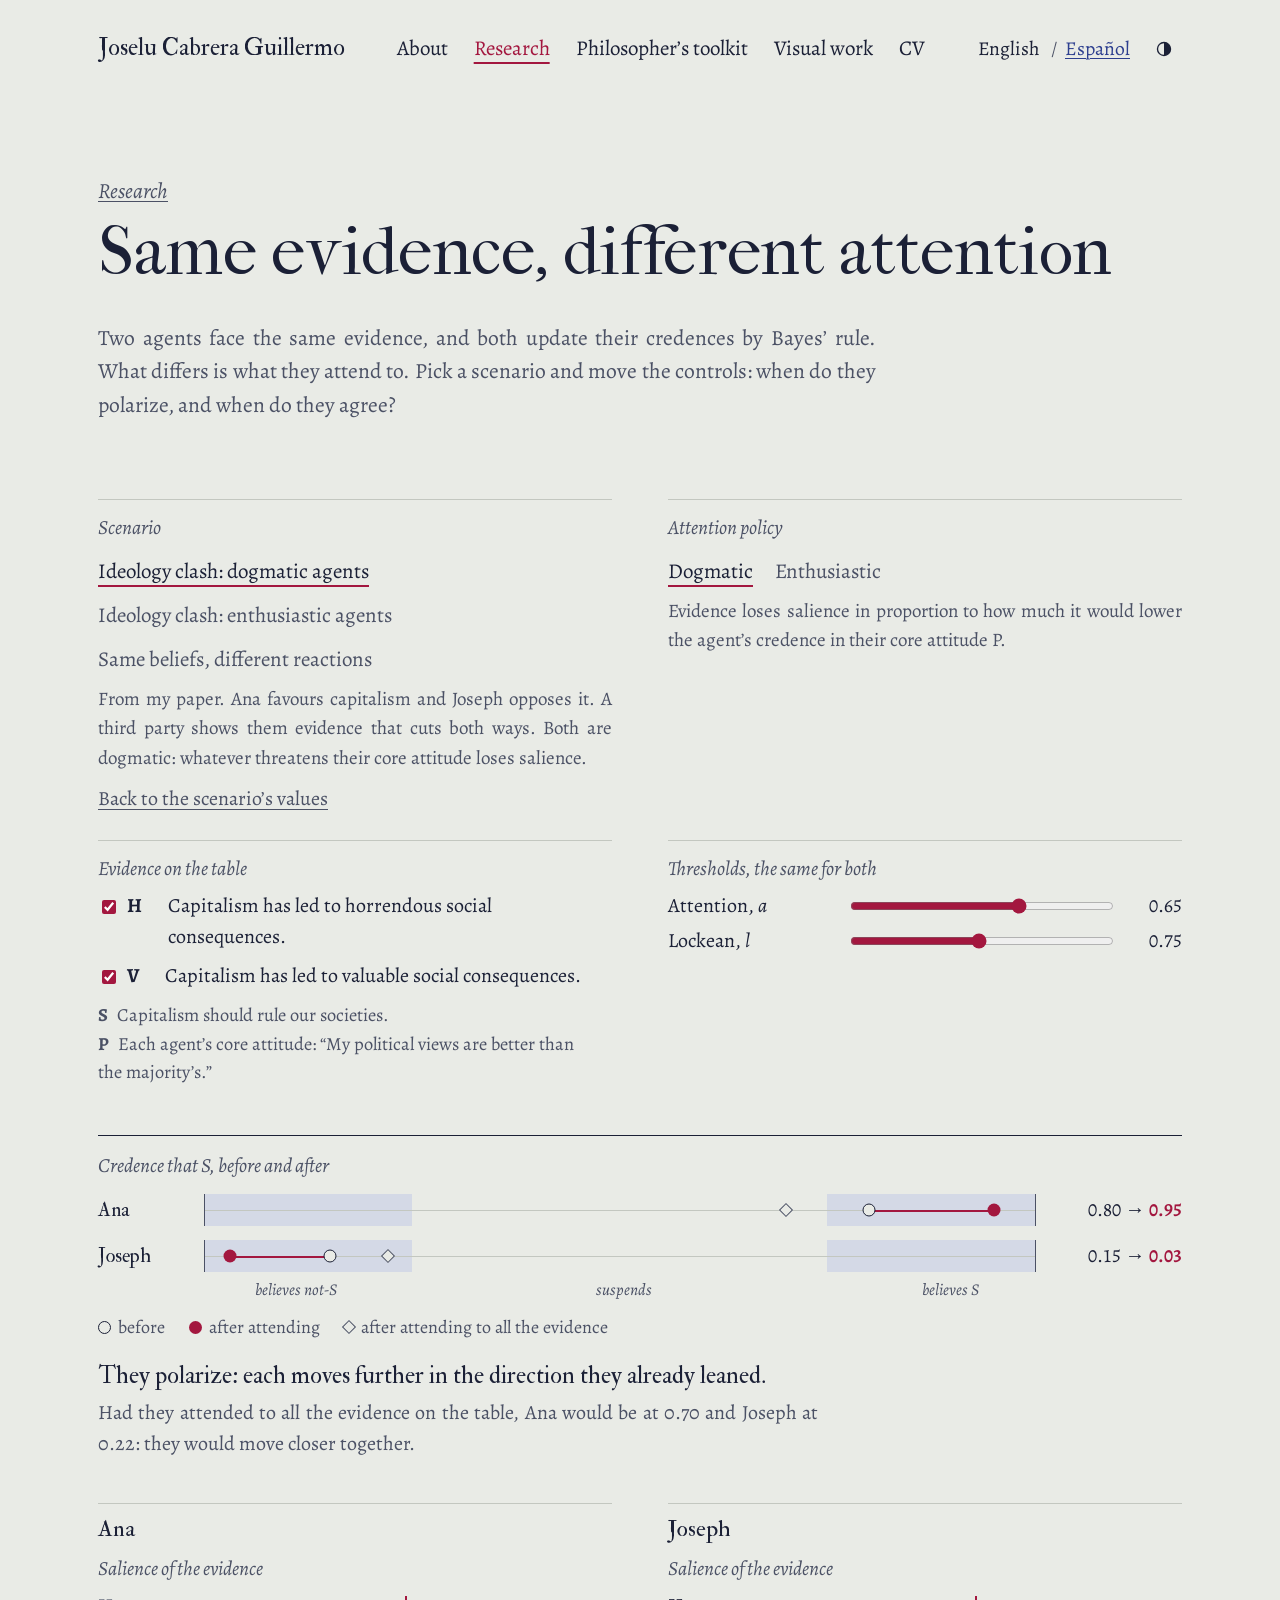
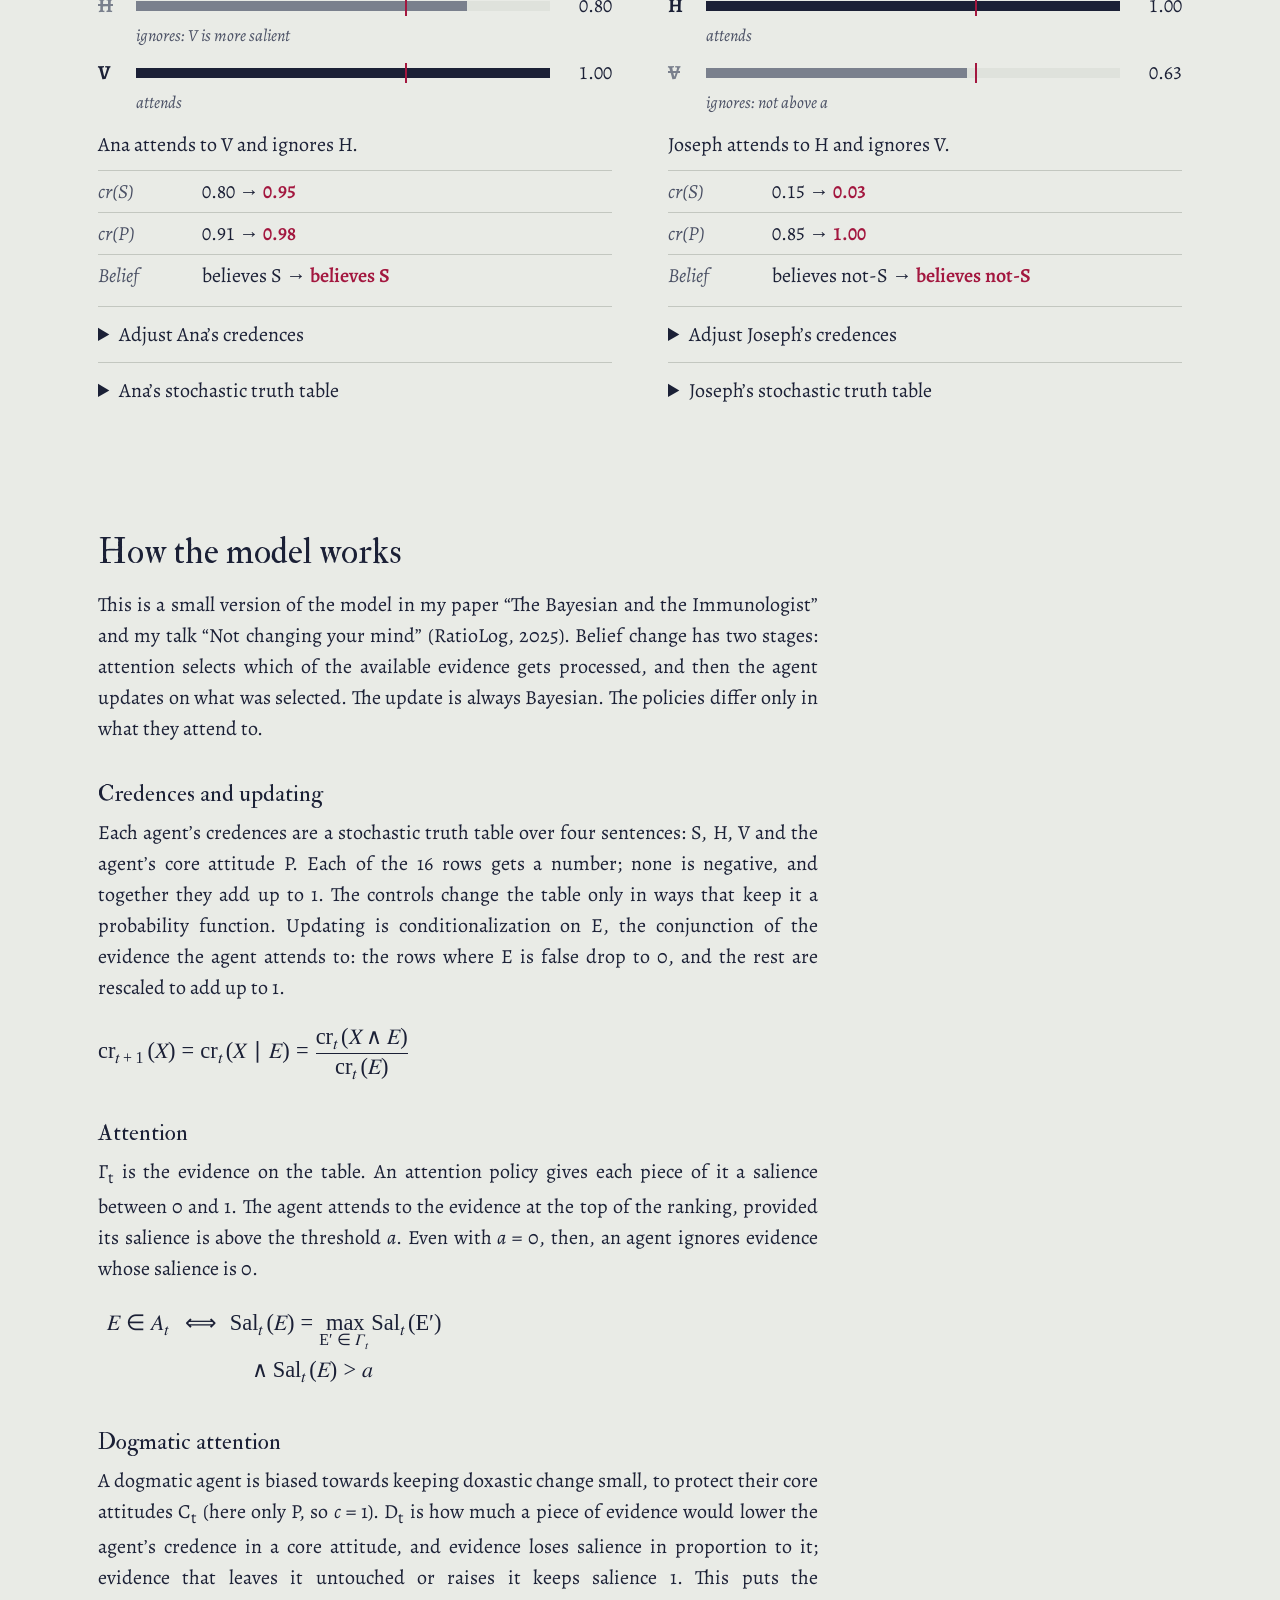
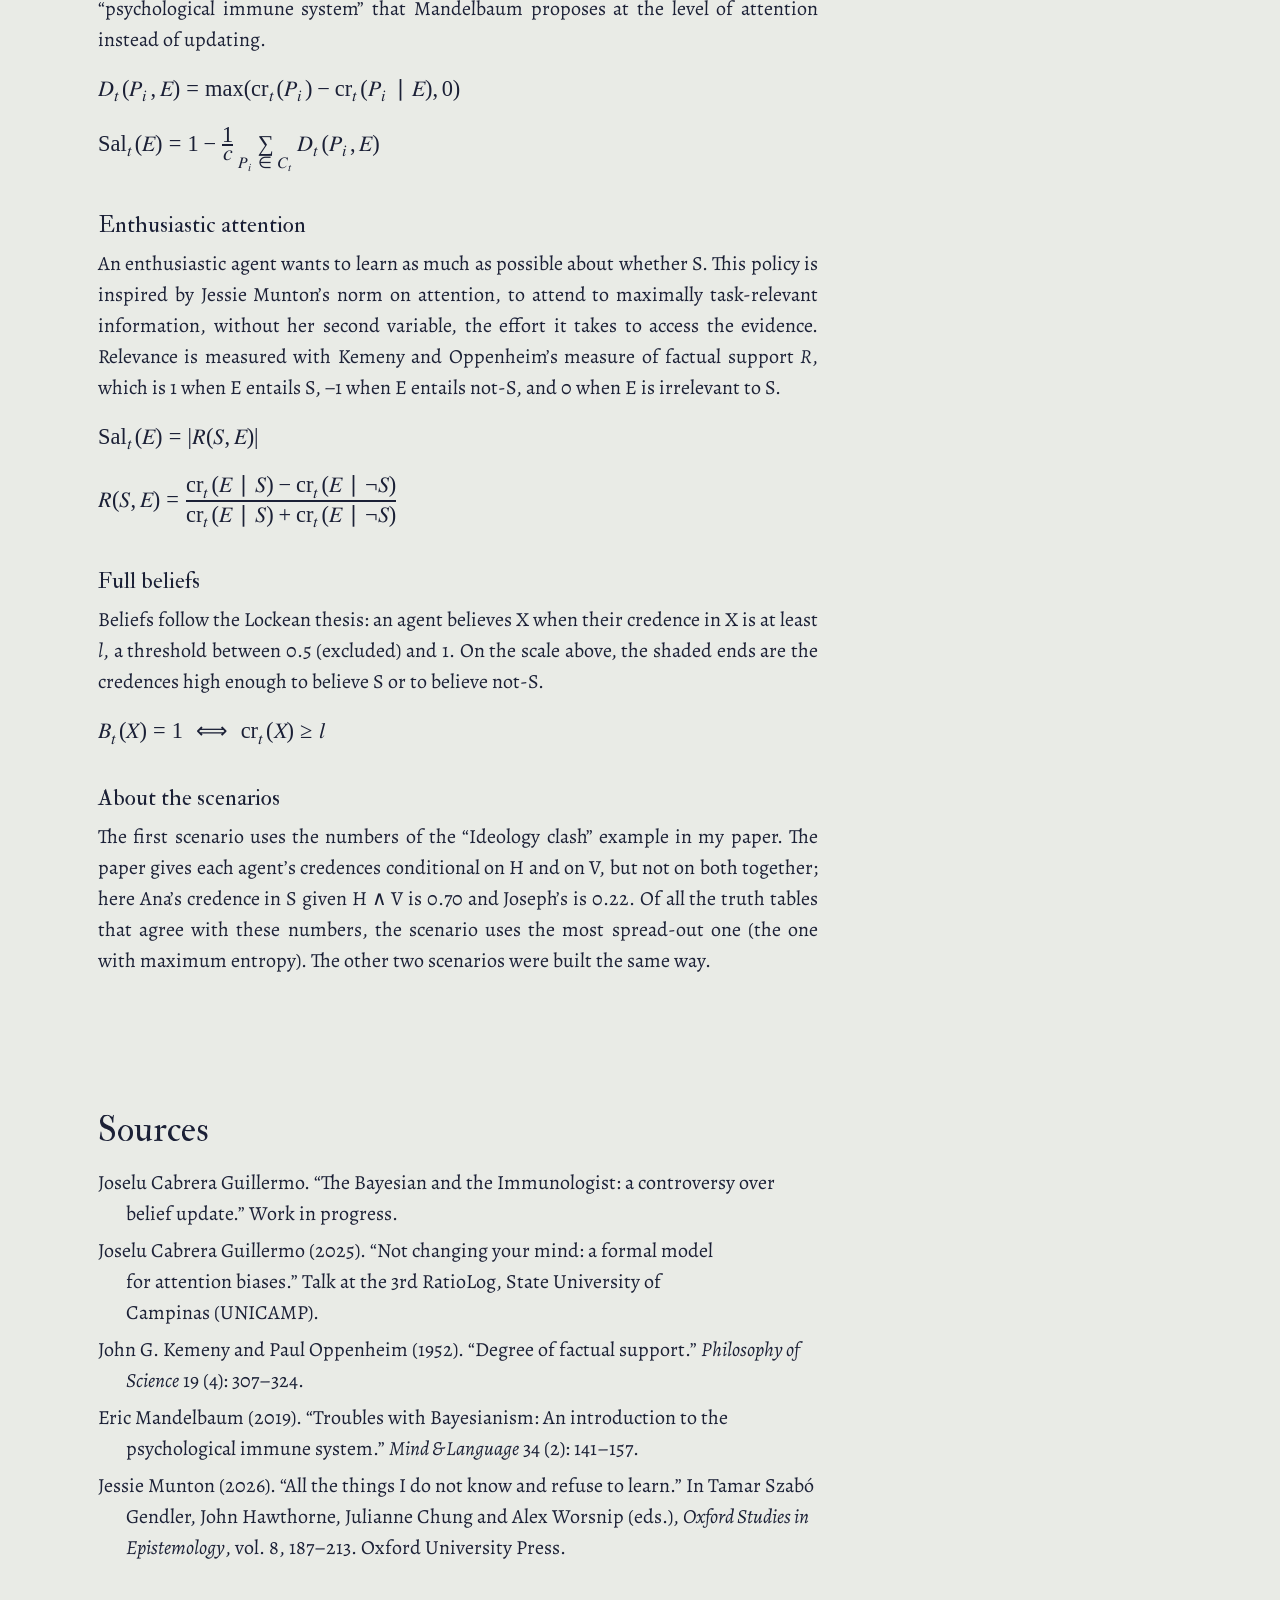
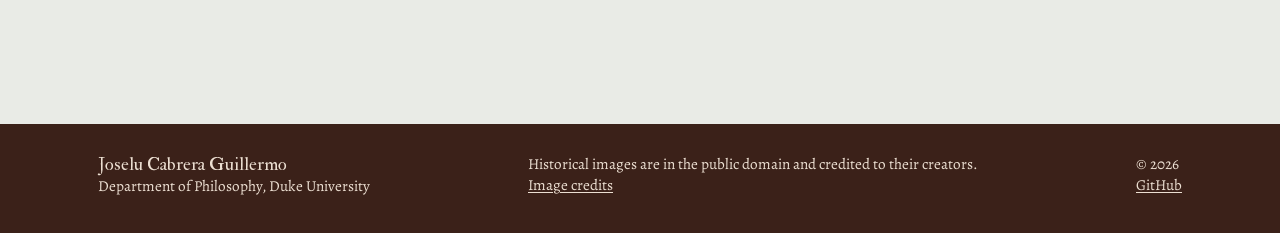
==== attention.html @ 2c98f3ec "Add the interactive attention model (not yet published) attention.html + assets/js/attention.js: two" ====
<!doctype html>
<html lang="en" data-lang="en" data-title-en="Same evidence, different attention — Joselu Cabrera Guillermo" data-title-es="La misma evidencia, distinta atención — Joselu Cabrera Guillermo">
<head>
  <meta charset="utf-8">
  <meta name="viewport" content="width=device-width, initial-scale=1">
  <title>Same evidence, different attention — Joselu Cabrera Guillermo</title>
  <meta name="description" content="An interactive model by Joselu Cabrera Guillermo: two Bayesian agents face the same evidence but attend to different parts of it, and polarize. Dogmatic and enthusiastic attention policies, with a Lockean threshold.">
  <meta name="author" content="Joselu Cabrera Guillermo">
  <!-- Link previews (WhatsApp, Slack, social media) and search engines -->
  <link rel="canonical" href="https://joselu14.github.io/attention.html">
  <meta property="og:type" content="website">
  <meta property="og:site_name" content="Joselu Cabrera Guillermo">
  <meta property="og:title" content="Same evidence, different attention — Joselu Cabrera Guillermo">
  <meta property="og:description" content="An interactive model by Joselu Cabrera Guillermo: two Bayesian agents face the same evidence but attend to different parts of it, and polarize. Dogmatic and enthusiastic attention policies, with a Lockean threshold.">
  <meta property="og:url" content="https://joselu14.github.io/attention.html">
  <meta property="og:image" content="https://joselu14.github.io/assets/img/og-card.png">
  <meta property="og:image:width" content="1200">
  <meta property="og:image:height" content="630">
  <meta property="og:image:alt" content="Joselu Cabrera Guillermo, PhD student in Philosophy at Duke University, beside an arithmetic triangle drawn in type">
  <meta property="og:locale" content="en_US">
  <meta property="og:locale:alternate" content="es_PE">
  <meta name="twitter:card" content="summary_large_image">
  <meta name="theme-color" content="#e9ebe6" media="(prefers-color-scheme: light)">
  <meta name="theme-color" content="#141826" media="(prefers-color-scheme: dark)">
  <!-- /Link previews -->
  <!-- Set language and theme before the page paints (remembers the visitor's choice). -->
  <script>
    (function () {
      var d = document.documentElement, l, t;
      try { l = localStorage.getItem("lang"); t = localStorage.getItem("theme"); } catch (e) {}
      if (!l) l = ((navigator.languages && navigator.languages[0]) || navigator.language || "en").toLowerCase().indexOf("es") === 0 ? "es" : "en";
      d.setAttribute("data-lang", l); d.lang = l;
      if (t) d.setAttribute("data-theme", t);
    })();
  </script>
  <link rel="preload" href="assets/fonts/alegreya-latin-wght-normal.woff2" as="font" type="font/woff2" crossorigin>
  <link rel="stylesheet" href="assets/css/fonts.css">
  <link rel="stylesheet" href="assets/css/style.css">
  <link rel="icon" href="assets/img/favicon.svg" type="image/svg+xml">
</head>
<body>
  <a class="skip" href="#main"><span lang="en">Skip to content</span><span lang="es">Ir al contenido</span></a>

  <header class="site-header">
    <div class="wrap">
      <a class="brand" href="index.html">Joselu Cabrera Guillermo</a>
      <nav class="nav" aria-label="Main / Principal">
        <a href="index.html"><span lang="en">About</span><span lang="es">Inicio</span></a>
        <a href="research.html" aria-current="page"><span lang="en">Research</span><span lang="es">Investigación</span></a>
        <a href="toolkit.html"><span lang="en">Philosopher’s toolkit</span><span lang="es">Herramientas</span></a>
        <a href="visual.html"><span lang="en">Visual work</span><span lang="es">Obra visual</span></a>
        <a href="cv.html">CV</a>
      </nav>
      <div class="tools">
        <div class="seg" role="group" aria-label="Language / Idioma">
          <button type="button" data-set-lang="en" aria-pressed="true">English</button>
          <button type="button" data-set-lang="es" aria-pressed="false">Español</button>
        </div>
        <button type="button" class="icon-btn" id="theme-toggle" aria-label="Switch light or dark mode"
                data-label-en="Switch light or dark mode" data-label-es="Cambiar a modo claro u oscuro"><svg viewBox="0 0 20 20" width="18" height="18" aria-hidden="true" focusable="false"><circle cx="10" cy="10" r="7.25" fill="none" stroke="currentColor" stroke-width="1.5"/><path d="M10 2.75a7.25 7.25 0 0 1 0 14.5z" fill="currentColor"/></svg></button>
      </div>
    </div>
  </header>

  <main id="main">
    <header class="wrap page-head">
      <p class="crumb"><a href="research.html#inquiry"><span lang="en">Research</span><span lang="es">Investigación</span></a></p>
      <h1><span lang="en">Same evidence, different attention</span><span lang="es">La misma evidencia, distinta atención</span></h1>
      <p lang="en">Two agents face the same evidence, and both update their credences by Bayes’ rule. What differs is what they attend to. Pick a scenario and move the controls: when do they polarize, and when do they agree?</p><p lang="es">Dos agentes enfrentan la misma evidencia y ambos actualizan sus grados de creencia con la regla de Bayes. Lo que cambia es aquello a lo que atienden. Elige un escenario y mueve los controles: ¿cuándo se polarizan y cuándo llegan a un acuerdo?</p>
    </header>

    <section class="wrap att" id="att" aria-label="Interactive model / Modelo interactivo">
      <div class="att-controls">
        <div class="att-ctl">
          <p class="att-label" id="att-scen-l"><span lang="en">Scenario</span><span lang="es">Escenario</span></p>
          <div class="filters att-choice" role="group" aria-labelledby="att-scen-l">
            <button type="button" data-scen="clash-dogmatic" aria-pressed="true"><span lang="en">Ideology clash: dogmatic agents</span><span lang="es">Choque ideológico: agentes dogmáticos</span></button>
            <button type="button" data-scen="clash-enthusiastic" aria-pressed="false"><span lang="en">Ideology clash: enthusiastic agents</span><span lang="es">Choque ideológico: agentes entusiastas</span></button>
            <button type="button" data-scen="same-beliefs" aria-pressed="false"><span lang="en">Same beliefs, different reactions</span><span lang="es">Mismas creencias, distintas reacciones</span></button>
          </div>
          <p class="att-note" data-scen-note="clash-dogmatic"><span lang="en">From my paper. Ana favours capitalism and Joseph opposes it. A third party shows them evidence that cuts both ways. Both are dogmatic: whatever threatens their core attitude loses salience.</span><span lang="es">De mi artículo. Ana está a favor del capitalismo y Joseph en contra. Un tercero les muestra evidencia que apunta en ambas direcciones. Ambos son dogmáticos: lo que amenaza su actitud nuclear pierde prominencia.</span></p>
          <p class="att-note" data-scen-note="clash-enthusiastic" hidden><span lang="en">The same story with enthusiastic agents: each attends to the evidence that, by their own lights, bears most on whether capitalism should rule.</span><span lang="es">La misma historia con agentes entusiastas: cada uno atiende a la evidencia que, a su juicio, más incide en si el capitalismo debería regir.</span></p>
          <p class="att-note" data-scen-note="same-beliefs" hidden><span lang="en">Ana and Lucía believe the same things: that capitalism should rule, and that their political views are better than the majority’s. Only H is on the table. Their credences differ, and so do their reactions.</span><span lang="es">Ana y Lucía creen lo mismo: que el capitalismo debería regir y que sus ideas políticas son mejores que las de la mayoría. Solo H está sobre la mesa. Sus grados de creencia difieren, y también sus reacciones.</span></p>
          <button type="button" class="again" id="att-reset"><span lang="en">Back to the scenario’s values</span><span lang="es">Volver a los valores del escenario</span></button>
        </div>
        <div class="att-ctl">
          <p class="att-label" id="att-pol-l"><span lang="en">Attention policy</span><span lang="es">Política atencional</span></p>
          <div class="filters att-choice" role="group" aria-labelledby="att-pol-l">
            <button type="button" data-policy="dogmatic" aria-pressed="true"><span lang="en">Dogmatic</span><span lang="es">Dogmática</span></button>
            <button type="button" data-policy="enthusiastic" aria-pressed="false"><span lang="en">Enthusiastic</span><span lang="es">Entusiasta</span></button>
          </div>
          <p class="att-note" data-policy-note="dogmatic"><span lang="en">Evidence loses salience in proportion to how much it would lower the agent’s credence in their core attitude P.</span><span lang="es">La evidencia pierde prominencia en proporción a cuánto bajaría el grado de creencia del agente en su actitud nuclear P.</span></p>
          <p class="att-note" data-policy-note="enthusiastic" hidden><span lang="en">Evidence is salient in proportion to how much it bears on whether S. Inspired by Jessie Munton’s norm on attention.</span><span lang="es">La evidencia es prominente en proporción a cuánto incide en si S. Inspirada en la norma de Jessie Munton sobre la atención.</span></p>
        </div>
        <div class="att-ctl">
          <p class="att-label"><span lang="en">Evidence on the table</span><span lang="es">Evidencia sobre la mesa</span></p>
          <label class="att-check"><input type="checkbox" id="att-ev-H" checked> <b>H</b>&#8194;<span lang="en">Capitalism has led to horrendous social consequences.</span><span lang="es">El capitalismo ha tenido consecuencias sociales horrendas.</span></label>
          <label class="att-check"><input type="checkbox" id="att-ev-V" checked> <b>V</b>&#8194;<span lang="en">Capitalism has led to valuable social consequences.</span><span lang="es">El capitalismo ha tenido consecuencias sociales valiosas.</span></label>
          <p class="att-key"><b>S</b>&#8194;<span lang="en">Capitalism should rule our societies.</span><span lang="es">El capitalismo debería regir nuestras sociedades.</span><br><b>P</b>&#8194;<span lang="en">Each agent’s core attitude: “My political views are better than the majority’s.”</span><span lang="es">La actitud nuclear de cada agente: “Mis ideas políticas son mejores que las de la mayoría”.</span></p>
        </div>
        <div class="att-ctl">
          <p class="att-label"><span lang="en">Thresholds, the same for both</span><span lang="es">Umbrales, los mismos para ambos</span></p>
          <div class="att-slider"><label for="att-a"><span lang="en">Attention, <i>a</i></span><span lang="es">Atención, <i>a</i></span></label><input type="range" id="att-a" min="0" max="1" step="0.01" value="0.65"><output id="att-a-out" for="att-a"></output></div>
          <div class="att-slider"><label for="att-l"><span lang="en">Lockean, <i>l</i></span><span lang="es">Lockeano, <i>l</i></span></label><input type="range" id="att-l" min="0.51" max="1" step="0.01" value="0.75"><output id="att-l-out" for="att-l"></output></div>
        </div>
      </div>

      <div class="att-outcome">
        <p class="att-label"><span lang="en">Credence that S, before and after</span><span lang="es">Grado de creencia en S, antes y después</span></p>
        <div class="att-scale">
          <div class="att-row">
            <span class="att-row-name"></span>
            <span class="att-track" aria-hidden="true"><span class="att-arrow"></span><span class="mk all"></span><span class="mk before"></span><span class="mk after"></span></span>
            <span class="att-row-num"></span>
          </div>
          <div class="att-row">
            <span class="att-row-name"></span>
            <span class="att-track" aria-hidden="true"><span class="att-arrow"></span><span class="mk all"></span><span class="mk before"></span><span class="mk after"></span></span>
            <span class="att-row-num"></span>
          </div>
          <div class="att-axis" aria-hidden="true"><span></span><span class="att-zones"><span><span lang="en">believes not-S</span><span lang="es">cree que no-S</span></span><span><span lang="en">suspends</span><span lang="es">suspende</span></span><span><span lang="en">believes S</span><span lang="es">cree que S</span></span></span><span></span></div>
        </div>
        <p class="att-legend" aria-hidden="true"><span class="att-li"><span class="mk before"></span><span lang="en">before</span><span lang="es">antes</span></span><span class="att-li"><span class="mk after"></span><span lang="en">after attending</span><span lang="es">después de atender</span></span><span class="att-li"><span class="mk all"></span><span lang="en">after attending to all the evidence</span><span lang="es">si atendiera a toda la evidencia</span></span></p>
        <p id="att-verdict" class="att-verdict" aria-live="polite"></p>
        <p id="att-all" class="att-all"></p>
      </div>

      <div class="att-agents">
        <article class="att-agent">
          <h3 class="att-name">Ana</h3>
          <p class="att-label"><span lang="en">Salience of the evidence</span><span lang="es">Prominencia de la evidencia</span></p>
          <div class="att-sals"></div>
          <p class="att-says"></p>
          <dl class="att-cr"></dl>
          <details class="att-adjust">
            <summary><span lang="en">Adjust <span class="att-name"></span>’s credences</span><span lang="es">Ajustar los grados de creencia de <span class="att-name"></span></span></summary>
            <div class="att-body"></div>
          </details>
          <details class="att-tt">
            <summary><span lang="en"><span class="att-name"></span>’s stochastic truth table</span><span lang="es">Tabla de verdad estocástica de <span class="att-name"></span></span></summary>
            <p class="att-tt-note"><span lang="en">Before (cr<sub>t</sub>) and after attending and updating (cr<sub>t+1</sub>). Struck-out rows are the ones the evidence rules out.</span><span lang="es">Antes (cr<sub>t</sub>) y después de atender y actualizar (cr<sub>t+1</sub>). Las filas tachadas son las que la evidencia descarta.</span></p>
            <table class="att-table"><thead></thead><tbody></tbody></table>
          </details>
        </article>
        <article class="att-agent">
          <h3 class="att-name">Joseph</h3>
          <p class="att-label"><span lang="en">Salience of the evidence</span><span lang="es">Prominencia de la evidencia</span></p>
          <div class="att-sals"></div>
          <p class="att-says"></p>
          <dl class="att-cr"></dl>
          <details class="att-adjust">
            <summary><span lang="en">Adjust <span class="att-name"></span>’s credences</span><span lang="es">Ajustar los grados de creencia de <span class="att-name"></span></span></summary>
            <div class="att-body"></div>
          </details>
          <details class="att-tt">
            <summary><span lang="en"><span class="att-name"></span>’s stochastic truth table</span><span lang="es">Tabla de verdad estocástica de <span class="att-name"></span></span></summary>
            <p class="att-tt-note"><span lang="en">Before (cr<sub>t</sub>) and after attending and updating (cr<sub>t+1</sub>). Struck-out rows are the ones the evidence rules out.</span><span lang="es">Antes (cr<sub>t</sub>) y después de atender y actualizar (cr<sub>t+1</sub>). Las filas tachadas son las que la evidencia descarta.</span></p>
            <table class="att-table"><thead></thead><tbody></tbody></table>
          </details>
        </article>
      </div>
    </section>

    <section class="wrap att-how" id="how">
      <h2><span lang="en">How the model works</span><span lang="es">Cómo funciona el modelo</span></h2>
      <p class="measure" lang="en">This is a small version of the model in my paper “The Bayesian and the Im&shy;mu&shy;nol&shy;o&shy;gist” and my talk “Not changing your mind” (RatioLog, 2025). Belief change has two stages: attention selects which of the available evidence gets processed, and then the agent updates on what was selected. The update is always Bayesian. The policies differ only in what they attend to.</p><p class="measure" lang="es">Es una versión pequeña del modelo de mi artículo “The Bayesian and the Im&shy;mu&shy;nol&shy;o&shy;gist” y de mi ponencia “Not changing your mind” (RatioLog, 2025). El cambio de creencias tiene dos etapas: la atención selecciona qué parte de la evidencia disponible se procesa, y luego el agente actualiza sobre lo seleccionado. La actualización siempre es bayesiana. Las políticas solo difieren en aquello a lo que se atiende.</p>

      <h3><span lang="en">Credences and updating</span><span lang="es">Grados de creencia y actualización</span></h3>
      <p class="measure" lang="en">Each agent’s credences are a stochastic truth table over four sentences: S, H, V and the agent’s core attitude P. Each of the 16 rows gets a number; none is negative, and together they add up to 1. The controls change the table only in ways that keep it a probability function. Updating is conditionalization on E, the conjunction of the evidence the agent attends to: the rows where E is false drop to 0, and the rest are rescaled to add up to 1.</p><p class="measure" lang="es">Los grados de creencia de cada agente son una tabla de verdad estocástica sobre cuatro oraciones: S, H, V y la actitud nuclear del agente, P. Cada una de las 16 filas recibe un número; ninguno es negativo y juntos suman 1. Los controles solo cambian la tabla de maneras que la mantienen como una función de probabilidad. Actualizar es condicionalizar sobre E, la conjunción de la evidencia a la que el agente atiende: las filas en que E es falsa pasan a 0 y el resto se reescala para sumar 1.</p>
      <math display="block"><mrow><msub><mi>cr</mi><mrow><mi>t</mi><mo>+</mo><mn>1</mn></mrow></msub><mrow><mo stretchy="false">(</mo><mi>X</mi><mo stretchy="false">)</mo></mrow><mo>=</mo><msub><mi>cr</mi><mi>t</mi></msub><mrow><mo stretchy="false">(</mo><mi>X</mi><mo>∣</mo><mi>E</mi><mo stretchy="false">)</mo></mrow><mo>=</mo><mfrac><mrow><msub><mi>cr</mi><mi>t</mi></msub><mrow><mo stretchy="false">(</mo><mi>X</mi><mo>∧</mo><mi>E</mi><mo stretchy="false">)</mo></mrow></mrow><mrow><msub><mi>cr</mi><mi>t</mi></msub><mrow><mo stretchy="false">(</mo><mi>E</mi><mo stretchy="false">)</mo></mrow></mrow></mfrac></mrow></math>

      <h3><span lang="en">Attention</span><span lang="es">Atención</span></h3>
      <p class="measure" lang="en">Γ<sub>t</sub> is the evidence on the table. An attention policy gives each piece of it a salience between 0 and 1. The agent attends to the evidence at the top of the ranking, provided its salience is above the threshold <i>a</i>. Even with <i>a</i> = 0, then, an agent ignores evidence whose salience is 0.</p><p class="measure" lang="es">Γ<sub>t</sub> es la evidencia sobre la mesa. Una política atencional le asigna a cada pieza una prominencia entre 0 y 1. El agente atiende a la evidencia que encabeza el orden, siempre que su prominencia supere el umbral <i>a</i>. Así, incluso con <i>a</i> = 0, un agente ignora la evidencia cuya prominencia es 0.</p>
      <math display="block"><mtable columnalign="left"><mtr><mtd><mrow><mi>E</mi><mo>∈</mo><msub><mi>A</mi><mi>t</mi></msub><mspace width="0.3em"/><mo>⟺</mo><mspace width="0.3em"/><msub><mi>Sal</mi><mi>t</mi></msub><mrow><mo stretchy="false">(</mo><mi>E</mi><mo stretchy="false">)</mo></mrow><mo>=</mo><munder><mi>max</mi><mrow><mi>E′</mi><mo>∈</mo><msub><mi>Γ</mi><mi>t</mi></msub></mrow></munder><msub><mi>Sal</mi><mi>t</mi></msub><mrow><mo stretchy="false">(</mo><mi>E′</mi><mo stretchy="false">)</mo></mrow></mrow></mtd></mtr><mtr><mtd><mrow><mspace width="3.2em"/><mo>∧</mo><msub><mi>Sal</mi><mi>t</mi></msub><mrow><mo stretchy="false">(</mo><mi>E</mi><mo stretchy="false">)</mo></mrow><mo>&gt;</mo><mi>a</mi></mrow></mtd></mtr></mtable></math>

      <h3><span lang="en">Dogmatic attention</span><span lang="es">Atención dogmática</span></h3>
      <p class="measure" lang="en">A dogmatic agent is biased towards keeping doxastic change small, to protect their core attitudes C<sub>t</sub> (here only P, so <i>c</i> = 1). D<sub>t</sub> is how much a piece of evidence would lower the agent’s credence in a core attitude, and evidence loses salience in proportion to it; evidence that leaves it untouched or raises it keeps salience 1. This puts the “psychological immune system” that Man&shy;del&shy;baum proposes at the level of attention instead of updating.</p><p class="measure" lang="es">Un agente dogmático tiende a mantener pequeño el cambio doxástico, para proteger sus actitudes nucleares C<sub>t</sub> (aquí solo P, así que <i>c</i> = 1). D<sub>t</sub> es cuánto bajaría una pieza de evidencia el grado de creencia del agente en una actitud nuclear, y la evidencia pierde prominencia en proporción a eso; la que no la toca o la eleva conserva prominencia 1. Así, el “sistema inmune psicológico” que propone Man&shy;del&shy;baum opera en la atención y no en la actualización.</p>
      <math display="block"><mrow><msub><mi>D</mi><mi>t</mi></msub><mrow><mo stretchy="false">(</mo><msub><mi>P</mi><mi>i</mi></msub><mo>,</mo><mi>E</mi><mo stretchy="false">)</mo></mrow><mo>=</mo><mi>max</mi><mrow><mo stretchy="false">(</mo><msub><mi>cr</mi><mi>t</mi></msub><mrow><mo stretchy="false">(</mo><msub><mi>P</mi><mi>i</mi></msub><mo stretchy="false">)</mo></mrow><mo>−</mo><msub><mi>cr</mi><mi>t</mi></msub><mrow><mo stretchy="false">(</mo><msub><mi>P</mi><mi>i</mi></msub><mo>∣</mo><mi>E</mi><mo stretchy="false">)</mo></mrow><mo>,</mo><mn>0</mn><mo stretchy="false">)</mo></mrow></mrow></math><math display="block"><mrow><msub><mi>Sal</mi><mi>t</mi></msub><mrow><mo stretchy="false">(</mo><mi>E</mi><mo stretchy="false">)</mo></mrow><mo>=</mo><mn>1</mn><mo>−</mo><mfrac><mn>1</mn><mi>c</mi></mfrac><munder><mo>∑</mo><mrow><msub><mi>P</mi><mi>i</mi></msub><mo>∈</mo><msub><mi>C</mi><mi>t</mi></msub></mrow></munder><msub><mi>D</mi><mi>t</mi></msub><mrow><mo stretchy="false">(</mo><msub><mi>P</mi><mi>i</mi></msub><mo>,</mo><mi>E</mi><mo stretchy="false">)</mo></mrow></mrow></math>

      <h3><span lang="en">Enthusiastic attention</span><span lang="es">Atención entusiasta</span></h3>
      <p class="measure" lang="en">An enthusiastic agent wants to learn as much as possible about whether S. This policy is inspired by Jessie Munton’s norm on attention, to attend to maximally task-relevant information, without her second variable, the effort it takes to access the evidence. Relevance is measured with Kemeny and Oppenheim’s measure of factual support <i>R</i>, which is 1 when E entails S, −1 when E entails not-S, and 0 when E is irrelevant to S.</p><p class="measure" lang="es">Un agente entusiasta quiere aprender lo más posible sobre si S. Esta política se inspira en la norma de Jessie Munton sobre la atención, atender a la información más relevante para la tarea, sin su segunda variable, el esfuerzo que cuesta acceder a la evidencia. La relevancia se mide con la medida de apoyo fáctico <i>R</i> de Kemeny y Oppenheim, que vale 1 cuando E implica S, −1 cuando E implica no-S y 0 cuando E es irrelevante para S.</p>
      <math display="block"><mrow><msub><mi>Sal</mi><mi>t</mi></msub><mrow><mo stretchy="false">(</mo><mi>E</mi><mo stretchy="false">)</mo></mrow><mo>=</mo><mo stretchy="false" lspace="0" rspace="0">|</mo><mi>R</mi><mrow><mo stretchy="false">(</mo><mi>S</mi><mo>,</mo><mi>E</mi><mo stretchy="false">)</mo></mrow><mo stretchy="false" lspace="0" rspace="0">|</mo></mrow></math><math display="block"><mrow><mi>R</mi><mrow><mo stretchy="false">(</mo><mi>S</mi><mo>,</mo><mi>E</mi><mo stretchy="false">)</mo></mrow><mo>=</mo><mfrac><mrow><msub><mi>cr</mi><mi>t</mi></msub><mrow><mo stretchy="false">(</mo><mi>E</mi><mo>∣</mo><mi>S</mi><mo stretchy="false">)</mo></mrow><mo>−</mo><msub><mi>cr</mi><mi>t</mi></msub><mrow><mo stretchy="false">(</mo><mi>E</mi><mo>∣</mo><mo>¬</mo><mi>S</mi><mo stretchy="false">)</mo></mrow></mrow><mrow><msub><mi>cr</mi><mi>t</mi></msub><mrow><mo stretchy="false">(</mo><mi>E</mi><mo>∣</mo><mi>S</mi><mo stretchy="false">)</mo></mrow><mo>+</mo><msub><mi>cr</mi><mi>t</mi></msub><mrow><mo stretchy="false">(</mo><mi>E</mi><mo>∣</mo><mo>¬</mo><mi>S</mi><mo stretchy="false">)</mo></mrow></mrow></mfrac></mrow></math>

      <h3><span lang="en">Full beliefs</span><span lang="es">Creencias plenas</span></h3>
      <p class="measure" lang="en">Beliefs follow the Lockean thesis: an agent believes X when their credence in X is at least <i>l</i>, a threshold between 0.5 (excluded) and 1. On the scale above, the shaded ends are the credences high enough to believe S or to believe not-S.</p><p class="measure" lang="es">Las creencias siguen la tesis lockeana: un agente cree X cuando su grado de creencia en X es al menos <i>l</i>, un umbral mayor que 0.5 y no mayor que 1. En la escala de arriba, los extremos sombreados son los grados de creencia suficientes para creer S o para creer no-S.</p>
      <math display="block"><mrow><msub><mi>B</mi><mi>t</mi></msub><mrow><mo stretchy="false">(</mo><mi>X</mi><mo stretchy="false">)</mo></mrow><mo>=</mo><mn>1</mn><mspace width="0.3em"/><mo>⟺</mo><mspace width="0.3em"/><msub><mi>cr</mi><mi>t</mi></msub><mrow><mo stretchy="false">(</mo><mi>X</mi><mo stretchy="false">)</mo></mrow><mo>≥</mo><mi>l</mi></mrow></math>

      <h3><span lang="en">About the scenarios</span><span lang="es">Sobre los escenarios</span></h3>
      <p class="measure" lang="en">The first scenario uses the numbers of the “Ideology clash” example in my paper. The paper gives each agent’s credences conditional on H and on V, but not on both together; here Ana’s credence in S given H ∧ V is 0.70 and Joseph’s is 0.22. Of all the truth tables that agree with these numbers, the scenario uses the most spread-out one (the one with maximum entropy). The other two scenarios were built the same way.</p><p class="measure" lang="es">El primer escenario usa los números del ejemplo “Ideology clash” de mi artículo. El artículo da los grados de creencia de cada agente condicionales a H y a V, pero no a ambas juntas; aquí el grado de creencia de Ana en S dado H ∧ V es 0.70 y el de Joseph, 0.22. De todas las tablas de verdad que concuerdan con esos números, el escenario usa la más repartida (la de máxima entropía). Los otros dos escenarios se construyeron de la misma manera.</p>
    </section>

    <section class="wrap" id="sources">
      <h2><span lang="en">Sources</span><span lang="es">Fuentes</span></h2>
      <ul class="readings refs">
        <li>Joselu Cabrera Guillermo. “The Bayesian and the Im&shy;mu&shy;nol&shy;o&shy;gist: a controversy over belief update.” <span lang="en">Work in progress.</span><span lang="es">Trabajo en curso.</span></li>
        <li>Joselu Cabrera Guillermo (2025). “Not changing your mind: a formal model for attention biases.” <span lang="en">Talk at the 3rd RatioLog, State Uni&shy;ver&shy;si&shy;ty of Cam&shy;pi&shy;nas (UNICAMP).</span><span lang="es">Ponencia en el 3er RatioLog, Uni&shy;ver&shy;si&shy;da&shy;de Es&shy;ta&shy;dual de Cam&shy;pi&shy;nas (UNICAMP).</span></li>
        <li>John G. Kemeny and Paul Oppenheim (1952). “Degree of factual support.” <em>Phi&shy;los&shy;o&shy;phy of Science</em> 19 (4): 307–324.</li>
        <li>Eric Man&shy;del&shy;baum (2019). “Troubles with Bayes&shy;ian&shy;ism: An introduction to the psychological immune system.” <em>Mind &amp; Language</em> 34 (2): 141–157.</li>
        <li>Jessie Munton (2026). “All the things I do not know and refuse to learn.” In Tamar Szabó Gendler, John Hawthorne, Julianne Chung and Alex Worsnip (eds.), <em>Oxford Studies in Epistemology</em>, vol. 8, 187–213. Oxford Uni&shy;ver&shy;si&shy;ty Press.</li>
      </ul>
    </section>
  </main>

  <footer class="site-footer">
    <div class="wrap">
      <span><span class="who">Joselu Cabrera Guillermo</span><br><span lang="en">De&shy;part&shy;ment of Phi&shy;los&shy;o&shy;phy, Duke Uni&shy;ver&shy;si&shy;ty</span><span lang="es">De&shy;par&shy;ta&shy;men&shy;to de Fi&shy;lo&shy;so&shy;fía, Duke Uni&shy;ver&shy;si&shy;ty</span></span>
      <span><span lang="en">Historical images are in the public domain and credited to their creators.</span><span lang="es">Las imágenes históricas son de dominio público y se acreditan a sus autores.</span><br>
        <a href="credits.html"><span lang="en">Image credits</span><span lang="es">Créditos de imágenes</span></a></span>
      <span>&copy; <span class="year">2026</span><br><a href="https://github.com/Joselu14">GitHub</a></span>
    </div>
  </footer>

  <script src="assets/js/main.js"></script>
  <script src="assets/js/attention.js"></script>
</body>
</html>
---- assets/css/fonts.css ----
/* Self-hosted fonts (no requests to Google). All three families are under the SIL Open Font License 1.1.
   IM Fell types: digitized by Igino Marini from the 17th-century types Bishop John Fell left to Oxford.
   Alegreya: Juan Pablo del Peral, Huerta Tipográfica (Argentina).
   Courier Prime: Alan Dague-Greene, for Quote-Unquote Apps. Used only inside the ASCII figure. */

@font-face { font-family: "IM Fell French Canon"; font-style: normal; font-weight: 400; font-display: swap;
  src: url("../fonts/im-fell-french-canon-latin-400-normal.woff2") format("woff2"); }
@font-face { font-family: "IM Fell French Canon"; font-style: italic; font-weight: 400; font-display: swap;
  src: url("../fonts/im-fell-french-canon-latin-400-italic.woff2") format("woff2"); }
@font-face { font-family: "IM Fell Double Pica"; font-style: normal; font-weight: 400; font-display: swap;
  src: url("../fonts/im-fell-double-pica-latin-400-normal.woff2") format("woff2"); }
@font-face { font-family: "IM Fell Double Pica"; font-style: italic; font-weight: 400; font-display: swap;
  src: url("../fonts/im-fell-double-pica-latin-400-italic.woff2") format("woff2"); }

@font-face { font-family: "Alegreya"; font-style: normal; font-weight: 400 900; font-display: swap;
  src: url("../fonts/alegreya-latin-wght-normal.woff2") format("woff2");
  unicode-range: U+0000-00FF, U+0131, U+0152-0153, U+02BB-02BC, U+02C6, U+02DA, U+02DC, U+0304, U+0308, U+0329, U+2000-206F, U+20AC, U+2122, U+2191, U+2193, U+2212, U+2215, U+FEFF, U+FFFD; }
@font-face { font-family: "Alegreya"; font-style: italic; font-weight: 400 900; font-display: swap;
  src: url("../fonts/alegreya-latin-wght-italic.woff2") format("woff2");
  unicode-range: U+0000-00FF, U+0131, U+0152-0153, U+02BB-02BC, U+02C6, U+02DA, U+02DC, U+0304, U+0308, U+0329, U+2000-206F, U+20AC, U+2122, U+2191, U+2193, U+2212, U+2215, U+FEFF, U+FFFD; }
@font-face { font-family: "Alegreya"; font-style: normal; font-weight: 400 900; font-display: swap;
  src: url("../fonts/alegreya-latin-ext-wght-normal.woff2") format("woff2");
  unicode-range: U+0100-02BA, U+02BD-02C5, U+02C7-02CC, U+02CE-02D7, U+02DD-02FF, U+1E00-1E9F, U+1EF2-1EFF, U+2020, U+20A0-20AB, U+20AD-20C0, U+2113, U+2C60-2C7F, U+A720-A7FF; }
@font-face { font-family: "Alegreya"; font-style: italic; font-weight: 400 900; font-display: swap;
  src: url("../fonts/alegreya-latin-ext-wght-italic.woff2") format("woff2");
  unicode-range: U+0100-02BA, U+02BD-02C5, U+02C7-02CC, U+02CE-02D7, U+02DD-02FF, U+1E00-1E9F, U+1EF2-1EFF, U+2020, U+20A0-20AB, U+20AD-20C0, U+2113, U+2C60-2C7F, U+A720-A7FF; }
@font-face { font-family: "Alegreya"; font-style: normal; font-weight: 400 900; font-display: swap;
  src: url("../fonts/alegreya-greek-wght-normal.woff2") format("woff2");
  unicode-range: U+0370-0377, U+037A-037F, U+0384-038A, U+038C, U+038E-03A1, U+03A3-03FF; }
@font-face { font-family: "Alegreya"; font-style: italic; font-weight: 400 900; font-display: swap;
  src: url("../fonts/alegreya-greek-wght-italic.woff2") format("woff2");
  unicode-range: U+0370-0377, U+037A-037F, U+0384-038A, U+038C, U+038E-03A1, U+03A3-03FF; }

@font-face { font-family: "Courier Prime"; font-style: normal; font-weight: 400; font-display: swap;
  src: url("../fonts/courier-prime-latin-400-normal.woff2") format("woff2"); }
@font-face { font-family: "Courier Prime"; font-style: normal; font-weight: 700; font-display: swap;
  src: url("../fonts/courier-prime-latin-700-normal.woff2") format("woff2"); }
---- assets/css/style.css ----
/* =========================================================
   Joselu Cabrera Guillermo — personal site
   Plain HTML + CSS + a little JS. No build step.

   The look, in one paragraph:
   grey "garúa" paper (Lima's winter fog) instead of cream;
   indigo-black ink with cochineal carmine as the one accent;
   IM Fell (17th-century letterpress, the era of Fludd and Guaman Poma)
   for titles, Alegreya (Huerta Tipográfica, Argentina) for reading;
   the dark-brown band from Joselu's own event posters as the footer.
   The memorable thing is the arithmetic triangle on the home page:
   everything else stays quiet.
   ========================================================= */

/* ---------- 1. Tokens ---------- */
:root {
  --paper: #e9ebe6;        /* garúa */
  --paper-2: #dfe2dc;
  --ink: #1b2036;          /* indigo-black */
  --ink-2: #4b5165;
  --faint: #7a808d;        /* the unvisited part of the triangle (3.3:1 on paper) */
  --rule: #c3c7c0;
  --carmine: #a3173f;      /* cochineal */
  --indigo: #2d3f8f;       /* links */
  --link: var(--indigo);
  --link-hover: var(--carmine);
  --cacao: #3b2119;        /* the band at the foot of Joselu's posters */
  --cacao-ink: #ecdfd2;
  --cacao-ink-2: #c4aea0;

  /* papers that black-and-white engravings are "printed" on */
  --tint-cochineal: #eac4cc;
  --tint-indigo: #c6cde6;
  --tint-ochre: #ead6a5;
  --tint-verdigris: #bfdad2;

  --display: "IM Fell French Canon", "IM Fell Double Pica", "Iowan Old Style", "Palatino Linotype", Georgia, serif;
  --head: "IM Fell Double Pica", "Iowan Old Style", "Palatino Linotype", Georgia, serif;
  --text: "Alegreya", "Iowan Old Style", "Palatino Linotype", Georgia, serif;
  --type: "Courier Prime", "Courier New", Courier, monospace;

  --measure: 36em;
  --wrap: 1180px;
  --gutter: clamp(18px, 4vw, 48px);
  color-scheme: light;
}

@media (prefers-color-scheme: dark) {
  :root:not([data-theme="light"]) {
    --paper: #141826; --paper-2: #1c2133; --ink: #e8e4db; --ink-2: #a9adb9; --faint: #666d82;
    --rule: #30364a; --carmine: #f0869e; --indigo: #aab8f5; --link: #aab8f5; --link-hover: #f6a9ba;
    --cacao: #25150f; --cacao-ink: #e4d6c8; --cacao-ink-2: #b19c8e;
    color-scheme: dark;
  }
}
:root[data-theme="dark"] {
  --paper: #141826; --paper-2: #1c2133; --ink: #e8e4db; --ink-2: #a9adb9; --faint: #666d82;
  --rule: #30364a; --carmine: #f0869e; --indigo: #aab8f5; --link: #aab8f5; --link-hover: #f6a9ba;
  --cacao: #25150f; --cacao-ink: #e4d6c8; --cacao-ink-2: #b19c8e;
  color-scheme: dark;
}

/* ---------- 2. Bilingual switch ----------
   Every piece of text exists twice: lang="en" and lang="es".
   The <html data-lang="…"> attribute decides which one shows. */
html[data-lang="en"] body [lang="es"],
html[data-lang="es"] body [lang="en"] { display: none !important; }
[hidden] { display: none !important; }

/* ---------- 3. Base ---------- */
*, *::before, *::after { box-sizing: border-box; }
html { -webkit-text-size-adjust: 100%; text-size-adjust: 100%; }
body {
  margin: 0;
  background: var(--paper);
  color: var(--ink);
  font-family: var(--text);
  font-size: clamp(1.125rem, 1.06rem + 0.25vw, 1.25rem);
  line-height: 1.55;
  font-variant-numeric: oldstyle-nums proportional-nums;
  text-rendering: optimizeLegibility;
  -webkit-font-smoothing: antialiased;
}
img { max-width: 100%; height: auto; display: block; }
button { font-family: inherit; font-size: inherit; touch-action: manipulation; }
a { color: var(--link); text-decoration-thickness: 1px; text-underline-offset: 0.16em; }
@media (hover: hover) and (pointer: fine) { a:hover { color: var(--link-hover); } }
:focus-visible { outline: 2px solid var(--carmine); outline-offset: 3px; }

h1, h2, h3 { font-weight: 400; font-synthesis: none; margin: 0 0 0.5em; }
h1 { font: 400 clamp(2.6rem, 1.9rem + 3vw, 4.4rem) / 1 var(--display); letter-spacing: -0.005em; }
h2 { font: 400 clamp(1.75rem, 1.5rem + 0.9vw, 2.35rem) / 1.08 var(--head); }
h3 { font: 400 1.45rem / 1.15 var(--head); }
p { margin: 0 0 1em; }
/* Reading text is justified; hyphenation keeps the spacing even in narrow columns.
   Headings, menus, buttons and the footer stay ranged left. */
main p, main li, main figcaption, main dd {
  text-align: justify; -webkit-hyphens: auto; hyphens: auto; hyphenate-limit-chars: 6 2 2;
  text-wrap: pretty;
}
main .go li, main .links li, main .lb-top p, main .odds { text-align: left; -webkit-hyphens: manual; hyphens: manual; }
main h1, main h2, main h3, main summary { text-align: left; -webkit-hyphens: manual; hyphens: manual; }
em, i { font-style: italic; }

.wrap { max-width: var(--wrap); margin-inline: auto; padding-inline: var(--gutter); }
.measure { max-width: var(--measure); }
.muted { color: var(--ink-2); }
.label { font-style: italic; color: var(--ink-2); }
.sr-only { position: absolute; width: 1px; height: 1px; overflow: hidden; clip: rect(0 0 0 0); white-space: nowrap; }
.skip {
  position: absolute; left: -999px; top: 8px; z-index: 10;
  background: var(--ink); color: var(--paper); padding: 8px 12px;
}
.skip:focus { left: 8px; }

/* ---------- 4. Header ---------- */
.site-header .wrap {
  display: flex; flex-wrap: wrap; align-items: baseline; justify-content: space-between;
  gap: 10px 36px; padding-top: 26px; padding-bottom: 14px;
}
.brand { font: 400 1.5rem / 1.1 var(--head); color: var(--ink); text-decoration: none; }
.nav { display: flex; flex-wrap: wrap; gap: 2px 26px; }
.nav a {
  color: var(--ink); text-decoration: none; font-size: 1.05em;
  display: inline-block; padding: 6px 0; text-underline-offset: 0.32em;
}
.nav a[aria-current="page"] { color: var(--carmine); text-decoration: underline; text-decoration-thickness: 2px; }
@media (hover: hover) and (pointer: fine) { .nav a:hover { color: var(--carmine); } }
.tools { display: flex; align-items: center; gap: 14px; }
.seg { display: inline-flex; align-items: baseline; gap: 0; }
.seg button {
  background: none; border: 0; padding: 6px 2px; cursor: pointer; font-size: 0.98em;
  color: var(--link); text-decoration: underline; text-decoration-thickness: 1px; text-underline-offset: 0.16em;
}
.seg button + button::before { content: "/"; color: var(--ink-2); display: inline-block; margin: 0 0.4em; text-decoration: none; }
.seg button[aria-pressed="true"] { color: var(--ink); text-decoration: none; cursor: default; }
.icon-btn {
  display: inline-grid; place-items: center; width: 36px; height: 36px; padding: 0;
  background: none; border: 0; color: var(--ink); cursor: pointer;
}
@media (hover: hover) and (pointer: fine) {
  .seg button[aria-pressed="false"]:hover, .icon-btn:hover { color: var(--carmine); }
}

/* ---------- 5. Sections, buttons ---------- */
main { display: block; }
section { padding-top: clamp(40px, 6vw, 84px); padding-bottom: clamp(24px, 3vw, 40px); }
.page-head { padding-top: clamp(44px, 7vw, 96px); padding-bottom: clamp(12px, 2vw, 24px); }
.page-head p { max-width: var(--measure); color: var(--ink-2); font-size: 1.08em; }

.btn {
  display: inline-block; font: 500 1rem / 1.2 var(--text); text-decoration: none; cursor: pointer;
  padding: 10px 18px 11px; border: 1.5px solid var(--ink); background: none; color: var(--ink);
}
.btn.primary { background: var(--ink); color: var(--paper); }
.btn, .controls .again { -webkit-tap-highlight-color: transparent; transition: transform 120ms ease-out; }
.btn:active, .controls .again:active { transform: scale(0.97); }
@media (hover: hover) and (pointer: fine) {
  .btn:hover { border-color: var(--carmine); color: var(--carmine); }
  .btn.primary:hover { background: var(--carmine); border-color: var(--carmine); color: var(--paper); }
}
.actions { display: flex; flex-wrap: wrap; gap: 10px; margin-top: 22px; }

/* ---------- 6. Plates (historical images) ---------- */
.plate { margin: 0; }
.plate .mat { background: var(--paper-2); padding: clamp(12px, 2vw, 22px); }
.plate[data-tint] .mat { background: var(--tint, var(--paper-2)); }
.plate[data-tint] img { mix-blend-mode: multiply; filter: grayscale(1) contrast(1.08); }
.plate[data-tint][data-aged] img { filter: grayscale(1) brightness(1.2) contrast(1.45); }
.plate[data-tint="cochineal"] { --tint: var(--tint-cochineal); }
.plate[data-tint="indigo"]    { --tint: var(--tint-indigo); }
.plate[data-tint="ochre"]     { --tint: var(--tint-ochre); }
.plate[data-tint="verdigris"] { --tint: var(--tint-verdigris); }
.plate img { margin: 0 auto; max-height: 560px; width: auto; }
.plate figcaption { margin-top: 10px; font-size: 0.9rem; line-height: 1.45; color: var(--ink-2); }
.plate figcaption a { color: inherit; }

/* ---------- 7. Home ---------- */
.hero {
  display: grid; grid-template-columns: 1fr; gap: clamp(40px, 6vw, 88px); align-items: start;
  padding-top: clamp(36px, 6vw, 88px);
}
@media (min-width: 900px) { .hero { grid-template-columns: minmax(0, 1.05fr) minmax(0, 1fr); } }
.hero h1 { font-size: clamp(3rem, 1.6rem + 5vw, 5.6rem); line-height: 0.94; margin-bottom: 0.32em; }
.role { font-style: italic; font-size: 1.22em; color: var(--ink-2); margin-bottom: 1.3em; }
.lede { font-size: 1.08em; line-height: 1.5; max-width: 32em; }
.hero .lede + p { max-width: 34em; }
.go { list-style: none; padding: 0; margin: 1.5em 0 0; display: flex; flex-wrap: wrap; gap: 6px 28px; font-size: 1.1em; }
.go a { color: var(--ink); text-decoration-color: var(--carmine); text-decoration-thickness: 2px; text-underline-offset: 0.26em; }
@media (hover: hover) and (pointer: fine) { .go a:hover { color: var(--carmine); } }

/* The arithmetic triangle: the one loud thing on the site */
.tri { margin: 0; container-type: inline-size; }
.tri-intro { font-size: 1.02em; margin: 0 0 14px; }
.tri pre {
  margin: 0 0 18px; white-space: pre; overflow: hidden;
  font-family: var(--type); font-weight: 400; line-height: 1.2;
  font-size: 12px;
  font-size: min(15px, calc(100cqi / var(--cols, 45) / 0.6));
  color: var(--faint); font-variant-numeric: normal;
}
.tri pre .p { color: var(--carmine); font-weight: 700; }
.tri pre .cur { color: var(--paper); background: var(--carmine); font-weight: 700; }
.tri pre .new { animation: ink-in 260ms cubic-bezier(0.23, 1, 0.32, 1); }
@keyframes ink-in { from { color: var(--faint); background-color: transparent; } }
.controls { display: flex; flex-wrap: wrap; align-items: center; gap: 10px; }
.controls .btn { min-width: 6.5em; text-align: center; }
.controls .again {
  background: none; border: 0; padding: 10px 4px; cursor: pointer; color: var(--ink-2);
  text-decoration: underline; text-decoration-thickness: 1px; text-underline-offset: 0.18em;
}
@media (hover: hover) and (pointer: fine) { .controls .again:hover { color: var(--carmine); } }
.seq { margin-left: auto; font: 400 0.95rem / 1 var(--type); letter-spacing: 0.14em; color: var(--ink-2); white-space: nowrap; }
.odds { font-size: 1.12em; margin: 20px 0 0; }
.odds .frac { font: 400 2.25rem / 1 var(--head); color: var(--carmine); font-variant-numeric: lining-nums; margin-left: 0.15em; }
.odds .pct { color: var(--ink-2); font-size: 0.9em; margin-left: 0.3em; font-variant-numeric: lining-nums tabular-nums; }
.tri figcaption {
  margin-top: 16px; padding-top: 12px; border-top: 1px solid var(--rule);
  font-size: 0.95rem; line-height: 1.45; color: var(--ink-2); max-width: 36em;
}
.tri figcaption p { margin: 0 0 0.5em; }
.tri .stop { font-style: italic; }

.areas { list-style: none; padding: 0; margin: 0; columns: 2 18em; column-gap: 48px; }
.areas li { break-inside: avoid; padding: 10px 0 12px; border-top: 1px solid var(--rule); }
.areas a { font: 400 1.35rem / 1.2 var(--head); color: var(--ink); text-decoration: none; }
.areas span { display: block; color: var(--ink-2); font-size: 0.95em; margin-top: 2px; }
@media (hover: hover) and (pointer: fine) { .areas a:hover { color: var(--carmine); } }

.two-col { display: grid; gap: 48px; grid-template-columns: 1fr; }
@media (min-width: 900px) { .two-col { grid-template-columns: minmax(0, 1.35fr) minmax(0, 1fr); gap: 72px; } }
.news { list-style: none; padding: 0; margin: 0; }
.news li { display: grid; grid-template-columns: 5.8rem 1fr; gap: 14px; padding: 11px 0 12px; border-top: 1px solid var(--rule); }
.news time { font-style: italic; color: var(--ink-2); }
@media (max-width: 520px) { .news li { grid-template-columns: 1fr; gap: 0; } }

.byline { display: flex; gap: 18px; align-items: center; margin-bottom: 20px; }
.byline p { margin: 0; color: var(--ink-2); line-height: 1.4; }
.portrait {
  position: relative; width: 112px; height: 112px; flex: none; overflow: hidden; border-radius: 50%;
  background: var(--tint-ochre); display: grid; place-items: center; font: 1.6rem var(--head); color: #3b2a10;
}
.portrait img { position: absolute; inset: 0; width: 100%; height: 100%; object-fit: cover; }
.links { list-style: none; padding: 0; margin: 0; }
.links li { display: flex; justify-content: space-between; align-items: baseline; gap: 14px; padding: 9px 0; border-top: 1px solid var(--rule); }
.links a { overflow-wrap: anywhere; text-align: right; font-variant-numeric: lining-nums; }

/* Every tile keeps its own proportions and all four share one height:
   one row on wide screens; on phones a row you swipe through. */
.strip { display: flex; gap: 14px; align-items: flex-start; margin-top: 22px; }
.strip a { flex: var(--ar, 0.8) 1 0; min-width: 0; display: block; }
.strip img { width: 100%; height: auto; }
@media (max-width: 640px) {
  .strip {
    gap: 10px; overflow-x: auto; scroll-snap-type: x mandatory; overscroll-behavior-x: contain;
    margin-inline: calc(-1 * var(--gutter)); padding-inline: var(--gutter); scroll-padding-inline: var(--gutter);
    scrollbar-width: none;
  }
  .strip::-webkit-scrollbar { display: none; }
  .strip a { flex: none; height: min(62vw, 300px); aspect-ratio: var(--ar, 0.8); scroll-snap-align: start; }
  .strip img { width: 100%; height: 100%; object-fit: contain; }
}
.section-lede { max-width: var(--measure); }

/* ---------- 8. Research ---------- */
.area {
  display: grid; gap: clamp(22px, 4vw, 60px); grid-template-columns: 1fr; align-items: start;
  padding: clamp(32px, 5vw, 60px) 0; border-top: 1px solid var(--rule);
}
.area:first-of-type { border-top: 0; }
@media (min-width: 900px) {
  .area { grid-template-columns: 300px minmax(0, 1fr); }
  .area:nth-of-type(even) { grid-template-columns: minmax(0, 1fr) 300px; }
  .area:nth-of-type(even) .plate { order: 2; }
}
.area .plate img { max-height: 340px; }
.keywords { font-style: italic; color: var(--ink-2); font-size: 0.95em; }

.cards { display: grid; grid-template-columns: 1fr; gap: 0 56px; }
@media (min-width: 800px) { .cards { grid-template-columns: repeat(2, minmax(0, 1fr)); } }
.card { padding: 16px 0 20px; border-top: 1px solid var(--rule); }
.card h3 { margin: 4px 0 0.35em; }
.card p { margin: 0; color: var(--ink-2); }
.status { font-style: italic; color: var(--carmine); font-size: 0.95em; }

/* Toolkit entries: status line, title, short description, optional "More about this project" */
.projects { list-style: none; padding: 0; margin: 0; max-width: 40em; }
.project { padding: 16px 0 22px; border-top: 1px solid var(--rule); }
.project h3 { margin: 4px 0 0.4em; }
.project p { margin: 0 0 0.7em; }
details.more summary {
  display: inline-block; cursor: pointer; list-style: none; padding: 4px 0; color: var(--link);
  text-decoration: underline; text-decoration-thickness: 1px; text-underline-offset: 0.16em;
}
details.more summary::-webkit-details-marker { display: none; }
details.more summary::after { content: " +"; }
details.more[open] summary::after { content: " \2212"; }
details.more[open] summary { margin-bottom: 8px; }
@media (hover: hover) and (pointer: fine) { details.more summary:hover { color: var(--link-hover); } }
@media (pointer: coarse) { details.more summary { min-height: 44px; display: inline-flex; align-items: center; } }
.entries { list-style: none; padding: 0; margin: 0; }
.entries li { display: grid; grid-template-columns: 7rem 1fr; gap: 14px; padding: 12px 0; border-top: 1px solid var(--rule); }
.entries .when { font-style: italic; color: var(--ink-2); }
@media (max-width: 520px) { .entries li { grid-template-columns: 1fr; gap: 2px; } }
.talk { font-weight: 500; }
.todo { background: var(--tint-ochre); color: #3b2a10; padding: 0 4px; }

/* ---------- Course and reading-group pages (groups/, courses/, templates/course-or-group.html) ---------- */
.crumb { margin: 0 0 10px; font-style: italic; font-size: 0.98em; }
.crumb a { color: var(--ink-2); }
@media (hover: hover) and (pointer: fine) { .crumb a:hover { color: var(--link-hover); } }
.facts { margin: 26px 0 0; max-width: var(--measure); }
.facts > div { display: grid; grid-template-columns: 8.5rem minmax(0, 1fr); align-items: baseline; padding: 9px 0; border-top: 1px solid var(--rule); }
.facts dt { font-style: italic; color: var(--ink-2); padding-right: 14px; }
.facts dd { margin: 0; text-align: left; }
.poster { margin: 0; }
.poster img { display: block; width: auto; max-width: 100%; max-height: 560px; margin: 0 auto; box-shadow: 0 1px 2px rgb(27 32 54 / 0.18), 0 10px 28px -12px rgb(27 32 54 / 0.35); }
.poster figcaption { margin-top: 14px; font-size: 0.9rem; line-height: 1.45; color: var(--ink-2); text-align: center; }
.poster figcaption a { color: inherit; }
.rules, .weeks, #materials .entries { max-width: 50em; }
.rules { margin: 18px 0 26px; }
.rules > div { display: grid; grid-template-columns: 11rem minmax(0, 1fr); column-gap: 18px; align-items: baseline; padding: 12px 0; border-top: 1px solid var(--rule); }
.rules dt { font: 400 1.22rem / 1.25 var(--head); }
.rules dd { margin: 0; }
.weeks { list-style: none; padding: 0; margin: 18px 0 0; }
.week { display: grid; grid-template-columns: 7rem minmax(0, 1fr); column-gap: 14px; align-items: start; padding: 18px 0 20px; border-top: 1px solid var(--rule); }
.week > * { grid-column: 2; }
.week > .week-n { grid-column: 1; grid-row: 1; font-style: italic; color: var(--ink-2); }
.week > .week-n, .week > h3 { align-self: baseline; }
.week h3 { margin: 0 0 0.35em; }
.week p { margin: 0 0 0.6em; }
.readings { list-style: none; padding: 0; margin: 0; }
.readings.refs { max-width: var(--measure); margin: 0 0 1em; }
main .readings li { padding-left: 1.4em; text-indent: -1.4em; margin: 0 0 0.3em; text-align: left; -webkit-hyphens: none; hyphens: none; }
@media (max-width: 620px) {
  .facts > div { grid-template-columns: 7rem minmax(0, 1fr); }
  .rules > div { grid-template-columns: 1fr; }
  .week { grid-template-columns: 1fr; }
  .week > .week-n { grid-column: 1; grid-row: auto; padding-bottom: 2px; }
  .week > * { grid-column: 1; }
}

.split { display: grid; gap: clamp(24px, 4vw, 60px); grid-template-columns: 1fr; align-items: center; }
@media (min-width: 900px) { .split { grid-template-columns: minmax(0, 1fr) minmax(0, 0.9fr); } }
.split .plate img { max-height: 520px; }
.hero > *, .two-col > *, .split > *, .area > * { min-width: 0; }

/* ---------- Attention model (attention.html) ---------- */
.att { --a: 0.65; --l: 0.75; --zone: color-mix(in srgb, var(--tint-indigo) 60%, transparent); padding-top: clamp(16px, 3vw, 32px); }
:root[data-theme="dark"] .att { --zone: color-mix(in srgb, var(--indigo) 18%, transparent); }
@media (prefers-color-scheme: dark) { :root:not([data-theme="light"]) .att { --zone: color-mix(in srgb, var(--indigo) 18%, transparent); } }
.att-label { font-style: italic; color: var(--ink-2); margin: 0 0 6px; text-align: left; }
.att-controls { display: grid; grid-template-columns: 1fr; gap: 22px 56px; }
@media (min-width: 860px) { .att-controls { grid-template-columns: 1fr 1fr; } }
.att-ctl { border-top: 1px solid var(--rule); padding-top: 12px; min-width: 0; }
.att .filters { margin: 0 0 4px; gap: 0 22px; }
.att .filters button { text-align: left; }
.att-note { font-size: 0.95em; color: var(--ink-2); margin: 4px 0 6px; max-width: var(--measure); }
.att .again { background: none; border: 0; padding: 6px 0; cursor: pointer; color: var(--ink-2); text-decoration: underline; text-decoration-thickness: 1px; text-underline-offset: 0.18em; }
@media (hover: hover) and (pointer: fine) { .att .again:hover { color: var(--link-hover); } }
.att-check { display: flex; gap: 8px; align-items: baseline; margin: 0 0 8px; cursor: pointer; text-align: left; }
.att-check input { accent-color: var(--carmine); width: 1.05em; height: 1.05em; flex: none; transform: translateY(2px); }
.att-key { font-size: 0.92em; color: var(--ink-2); margin: 10px 0 0; text-align: left; }
.att-slider { display: grid; grid-template-columns: 8.5em minmax(0, 1fr) 2.8em; align-items: center; gap: 12px; margin: 4px 0; }
.att-slider input[type="range"] { width: 100%; margin: 0; min-height: 30px; accent-color: var(--carmine); }
.att-slider output { font-variant-numeric: lining-nums tabular-nums; text-align: right; }

/* The shared scale: the one moving picture on the page */
.att-outcome { margin-top: clamp(30px, 4vw, 48px); padding-top: 14px; border-top: 1.5px solid var(--ink); }
.att-row, .att-axis { display: grid; grid-template-columns: 4.6em minmax(0, 1fr) 6.6em; gap: 14px; align-items: center; }
.att-row { min-height: 46px; }
.att-row-name { font: 400 1.25rem / 1 var(--head); }
.att-row-num { font-variant-numeric: lining-nums tabular-nums; text-align: right; white-space: nowrap; }
.att-row-num b, .att-cr b { color: var(--carmine); font-weight: 600; }
.att-track {
  position: relative; height: 32px; border-left: 1px solid var(--ink-2); border-right: 1px solid var(--ink-2);
  background: linear-gradient(to right, var(--zone) calc((1 - var(--l)) * 100%), transparent calc((1 - var(--l)) * 100%) calc(var(--l) * 100%), var(--zone) calc(var(--l) * 100%));
}
.att-track::before { content: ""; position: absolute; left: 0; right: 0; top: 50%; border-top: 1px solid var(--rule); }
.att-arrow { position: absolute; top: 50%; height: 0; border-top: 2px solid var(--carmine); transition: left 220ms cubic-bezier(0.23, 1, 0.32, 1), width 220ms cubic-bezier(0.23, 1, 0.32, 1); }
.mk { position: absolute; top: 50%; width: 13px; height: 13px; border-radius: 50%; transform: translate(-50%, -50%); transition: left 220ms cubic-bezier(0.23, 1, 0.32, 1); }
.mk.before { border: 1.5px solid var(--ink); background: var(--paper); }
.mk.after { background: var(--carmine); }
.mk.all { width: 10px; height: 10px; border-radius: 0; border: 1.5px solid var(--ink-2); background: var(--paper); transform: translate(-50%, -50%) rotate(45deg); }
.att-axis { margin-top: 2px; font-size: 0.82em; line-height: 1.15; color: var(--ink-2); font-style: italic; align-items: start; }
.att-zones { display: grid; grid-template-columns: calc((1 - var(--l)) * 100%) minmax(0, 1fr) calc((1 - var(--l)) * 100%); text-align: center; }
.att-zones > span { overflow: hidden; padding: 0 2px; }
.att-legend { display: flex; flex-wrap: wrap; align-items: center; gap: 6px 8px; font-size: 0.9em; color: var(--ink-2); margin: 14px 0 0; }
.att-li { display: inline-flex; align-items: center; gap: 7px; margin-right: 16px; white-space: nowrap; }
.att-legend .mk { position: static; display: inline-block; transform: none; flex: none; }
.att-legend .mk.all { transform: rotate(45deg); }
.att-verdict { font: 400 1.5rem / 1.25 var(--head); margin: 20px 0 6px; max-width: 32em; text-align: left; -webkit-hyphens: manual; hyphens: manual; }
.att-all { color: var(--ink-2); max-width: var(--measure); }
@media (max-width: 620px) {
  .att-row { grid-template-columns: minmax(0, 1fr) auto; grid-template-areas: "name num" "track track"; gap: 2px 10px; padding-bottom: 6px; }
  .att-row-name { grid-area: name; } .att-row-num { grid-area: num; } .att-track { grid-area: track; }
  .att-axis { grid-template-columns: minmax(0, 1fr); }
  .att-axis > span:not(.att-zones) { display: none; }
  .att-how math[display="block"] { font-size: 1em; }
}

/* The two agents */
.att-agents { display: grid; grid-template-columns: 1fr; gap: 28px 56px; margin-top: clamp(26px, 4vw, 44px); }
@media (min-width: 860px) { .att-agents { grid-template-columns: 1fr 1fr; } }
.att-agent { border-top: 1px solid var(--rule); padding-top: 12px; min-width: 0; }
.att-agent h3 { margin: 0 0 10px; }
.att-sal { display: grid; grid-template-columns: 1.4em minmax(0, 1fr) 2.6em; gap: 2px 10px; align-items: center; margin: 0 0 8px; }
.att-ev { font-weight: 700; color: var(--ink); }
.att-sal:not(.on) .att-ev { color: var(--faint); text-decoration: line-through; }
.att-bar { position: relative; height: 10px; background: var(--paper-2); }
.att-bar > span { position: absolute; left: 0; top: 0; bottom: 0; background: var(--faint); transition: width 220ms cubic-bezier(0.23, 1, 0.32, 1); }
.att-sal.on .att-bar > span { background: var(--ink); }
.att-bar::after { content: ""; position: absolute; top: -5px; bottom: -5px; left: calc(var(--a) * 100%); border-left: 2px solid var(--carmine); }
.att-num { font-variant-numeric: lining-nums tabular-nums; text-align: right; }
.att-why { grid-column: 2 / 4; font-size: 0.85em; font-style: italic; color: var(--ink-2); text-align: left; }
.att-says { margin: 12px 0 10px; text-align: left; }
.att-cr { margin: 0 0 10px; }
.att-cr > div { display: grid; grid-template-columns: 5.2em minmax(0, 1fr); padding: 5px 0; border-top: 1px solid var(--rule); }
.att-cr dt { font-style: italic; color: var(--ink-2); }
.att-cr dd { margin: 0; font-variant-numeric: lining-nums tabular-nums; text-align: left; }
.att-adjust, .att-tt { border-top: 1px solid var(--rule); padding: 8px 0; }
.att-adjust summary, .att-tt summary { cursor: pointer; padding: 4px 0; }
@media (hover: hover) and (pointer: fine) { .att-adjust summary:hover, .att-tt summary:hover { color: var(--link-hover); } }
.att-group { border: 0; padding: 0; margin: 10px 0 4px; min-width: 0; }
.att-group legend { font-style: italic; color: var(--ink-2); padding: 0; margin-bottom: 2px; font-size: 0.95em; }
.att-agent .att-slider { grid-template-columns: 5.9em minmax(0, 1fr) 2.6em; }
.att-agent .att-slider label { font-variant-numeric: lining-nums; white-space: nowrap; font-size: 0.95em; }
.att-derived { font-size: 0.9em; color: var(--ink-2); text-align: left; font-variant-numeric: lining-nums; }
.att-tt-note { font-size: 0.9em; color: var(--ink-2); max-width: 30em; }
.att-table { border-collapse: collapse; font-variant-numeric: lining-nums tabular-nums; font-size: 0.92em; margin-top: 6px; }
.att-table th, .att-table td { padding: 2px 9px; text-align: center; }
.att-table th { font-weight: 400; font-style: italic; color: var(--ink-2); border-bottom: 1px solid var(--rule); }
.att-table td:nth-child(n+5) { text-align: right; }
.att-table tr.out td { color: var(--faint); text-decoration: line-through; }

/* How the model works */
.att-how h3 { margin: 1.6em 0 0.4em; }
.att-how math { font-family: "STIX Two Math", "Cambria Math", math; }
.att-how math[display="block"] { display: block; margin: 12px 0 18px; font-size: 1.12em; overflow-x: auto; overflow-y: hidden; max-width: 100%; padding: 4px 0; }

/* ---------- 9. Visual work: the darkroom ---------- */
body.darkroom {
  --paper: #1d1512; --paper-2: #2a201b; --ink: #efe5d9; --ink-2: #b6a799; --faint: #7d6d62;
  --rule: #3e312a; --link: #f2b3c0; --link-hover: #ffffff; --carmine: #f08aa1;
  color-scheme: dark;
}
.filters { display: flex; flex-wrap: wrap; gap: 4px 26px; margin: 4px 0 30px; }
.filters button {
  background: none; border: 0; padding: 8px 0; cursor: pointer; color: var(--ink-2); font-size: 1.05em;
  text-decoration: none; text-underline-offset: 0.32em;
}
.filters button[aria-pressed="true"] { color: var(--ink); text-decoration: underline; text-decoration-color: var(--carmine); text-decoration-thickness: 2px; }
.filters .count { font-size: 0.8em; margin-left: 0.35em; color: var(--ink-2); font-variant-numeric: lining-nums; }
@media (hover: hover) and (pointer: fine) { .filters button:hover { color: var(--ink); } }

.gallery { columns: 3 280px; column-gap: 20px; }
.work { break-inside: avoid; margin: 0 0 22px; }
.work button { all: unset; display: block; width: 100%; cursor: zoom-in; }
.work button:focus-visible { outline: 2px solid var(--carmine); outline-offset: 3px; }
.work figcaption { font-size: 0.92rem; line-height: 1.35; color: var(--ink-2); padding: 9px 1px 0; }
.work figcaption strong { display: block; color: var(--ink); font-weight: 500; font-size: 1.06em; }
.work figcaption .meta { display: block; margin-top: 2px; }
.work figcaption time { display: block; font-style: italic; }
.empty { color: var(--ink-2); font-style: italic; }
@media (max-width: 600px) {
  .gallery { columns: 2; column-gap: 12px; }
  .work { margin-bottom: 16px; }
  .work figcaption { font-size: 0.82rem; }
}

/* The viewer fills the screen: tap anywhere outside the image and its caption to close,
   swipe left or right (touch) or use the arrows / arrow keys to move between works. */
dialog.lightbox {
  position: fixed; inset: 0; width: 100%; height: 100%; max-width: none; max-height: none; margin: 0;
  border: 0; color: #efe5d9; background: #160f0c;
  padding: max(12px, env(safe-area-inset-top)) max(14px, env(safe-area-inset-right)) max(14px, env(safe-area-inset-bottom)) max(14px, env(safe-area-inset-left));
  overscroll-behavior: contain; touch-action: pan-y pinch-zoom;
}
dialog.lightbox[open] { display: grid; grid-template-rows: auto minmax(0, 1fr) auto; gap: 10px; }
dialog.lightbox::backdrop { background: rgba(22, 15, 12, 0.6); }
html:has(dialog.lightbox[open]) { overflow: hidden; }
.lb-top, .lightbox .bar { width: 100%; max-width: 1100px; margin-inline: auto; }
.lb-top { display: flex; justify-content: space-between; align-items: center; gap: 12px; }
.viewer-position { color: #b6a799; font-style: italic; font-size: 0.95rem; margin: 0; }
.lightbox .stage { position: relative; min-height: 0; height: 100%; }
.lightbox .stage > * {
  position: absolute; inset: 0; margin: auto; width: auto; height: auto; max-width: 100%; max-height: 100%;
  user-select: none; -webkit-user-select: none; -webkit-user-drag: none;
}
.lightbox .bar { display: grid; grid-template-columns: 48px minmax(0, 1fr) 48px; align-items: center; gap: 12px; }
.lightbox .caption { text-align: center; font-size: 0.98rem; line-height: 1.35; }
.lightbox .caption strong { display: block; font-weight: 500; }
.lightbox .caption .meta, .lightbox .caption time { display: block; opacity: 0.8; }
.lightbox button {
  min-width: 44px; min-height: 44px; padding: 8px 14px; cursor: pointer; font: inherit;
  background: none; color: #efe5d9; border: 1px solid #5a4a40; -webkit-tap-highlight-color: transparent;
}
.lightbox .lb-arrow { padding: 0; width: 48px; height: 48px; font-size: 1.2rem; }
.lightbox button:active { transform: scale(0.96); }
@media (hover: hover) and (pointer: fine) { .lightbox button:hover { border-color: #f2b3c0; color: #f2b3c0; } }
@media (max-width: 600px) {
  .lightbox .bar { grid-template-columns: 44px minmax(0, 1fr) 44px; gap: 8px; }
  .lightbox .lb-arrow { width: 44px; height: 44px; }
  .lightbox .caption { font-size: 0.9rem; }
}

/* ---------- 10. CV ---------- */
.cv-section { display: grid; grid-template-columns: 1fr; gap: 6px 40px; padding: 26px 0; border-top: 1px solid var(--rule); }
@media (min-width: 900px) { .cv-section { grid-template-columns: 220px minmax(0, 1fr); } }
.cv-section h2 { font-size: 1.5rem; }
.cv-section ul { list-style: none; padding: 0; margin: 0; }
.cv-section li { display: grid; grid-template-columns: 7.5rem 1fr; gap: 14px; padding: 5px 0; }
.cv-section .when { font-style: italic; color: var(--ink-2); }
@media (max-width: 520px) { .cv-section li { grid-template-columns: 1fr; gap: 0; } }

/* ---------- 11. Credits ---------- */
.credits { display: grid; grid-template-columns: 1fr; gap: 26px 56px; }
@media (min-width: 800px) { .credits { grid-template-columns: repeat(2, minmax(0, 1fr)); } }
.credit { display: grid; grid-template-columns: 96px minmax(0, 1fr); gap: 18px; align-items: start; }
.credit .thumb { background: var(--paper-2); padding: 6px; }
.credit .thumb img { width: 100%; height: 84px; object-fit: contain; }
.credit .label { display: block; }
.credit h3 { font-size: 1.2rem; margin-bottom: 0.25em; }
.credit p { font-size: 0.95rem; margin: 0; color: var(--ink-2); }
@media (max-width: 600px) { .credit { grid-template-columns: 70px minmax(0, 1fr); } }

/* ---------- 12. 404 ---------- */
.lost { display: grid; grid-template-columns: 1fr; gap: clamp(32px, 5vw, 72px); align-items: start; padding-top: clamp(36px, 6vw, 88px); }
@media (min-width: 900px) { .lost { grid-template-columns: minmax(0, 1fr) minmax(0, 0.9fr); } }
.lost > * { min-width: 0; }
#random-plate .mat { height: clamp(300px, 46vw, 460px); display: block; }
#random-plate .mat img { width: 100%; height: 100%; max-height: none; object-fit: contain; }
#random-plate figcaption { min-height: 4.4em; }
.redraw {
  background: none; border: 0; padding: 8px 0; cursor: pointer; color: var(--link);
  text-decoration: underline; text-decoration-thickness: 1px; text-underline-offset: 0.18em;
}

/* ---------- 13. Footer: the band at the foot of the posters ---------- */
.site-footer { background: var(--cacao); color: var(--cacao-ink); margin-top: clamp(56px, 8vw, 110px); font-size: 0.95rem; line-height: 1.4; }
.site-footer .wrap { display: flex; flex-wrap: wrap; justify-content: space-between; gap: 10px 36px; padding-top: 30px; padding-bottom: 36px; }
.site-footer a { color: inherit; }
@media (hover: hover) and (pointer: fine) { .site-footer a:hover { color: #ffffff; } }
.site-footer .who { font: 400 1.15rem / 1.2 var(--head); }

/* ---------- 14. Touch, motion, print ---------- */
@media (pointer: coarse) {
  .nav a, .seg button, .filters button, .btn, .controls .again, .redraw { min-height: 44px; }
  .nav a { display: inline-flex; align-items: center; }
  .icon-btn { width: 44px; height: 44px; }
}
@media (max-width: 640px) {
  .site-header .wrap { gap: 4px 20px; padding-top: 18px; }
  .brand { flex-basis: 100%; font-size: 1.35rem; }
  .nav { gap: 0 18px; }
  .tools { margin-left: auto; }
  .seq { margin-left: 0; width: 100%; padding-top: 4px; }
  .links li { flex-wrap: wrap; }
  .links a { text-align: left; }
}
@media (prefers-reduced-motion: reduce) {
  *, *::before, *::after { animation: none !important; transition: none !important; }
}
@media print {
  :root, :root[data-theme="dark"] { --paper: #fff; --paper-2: #fff; --ink: #000; --ink-2: #333; --rule: #bbb; --link: #000; color-scheme: light; }
  .site-header, .site-footer, .skip, .actions { display: none !important; }
  body { font-size: 10.5pt; }
  .wrap { padding: 0; max-width: none; }
  .page-head { padding: 0 0 12pt; }
  h1 { font-size: 26pt; }
  .cv-section { grid-template-columns: 110pt 1fr; padding: 10pt 0; }
  .cv-section li { grid-template-columns: 72pt 1fr; break-inside: avoid; }
  a { text-decoration: none; }
}
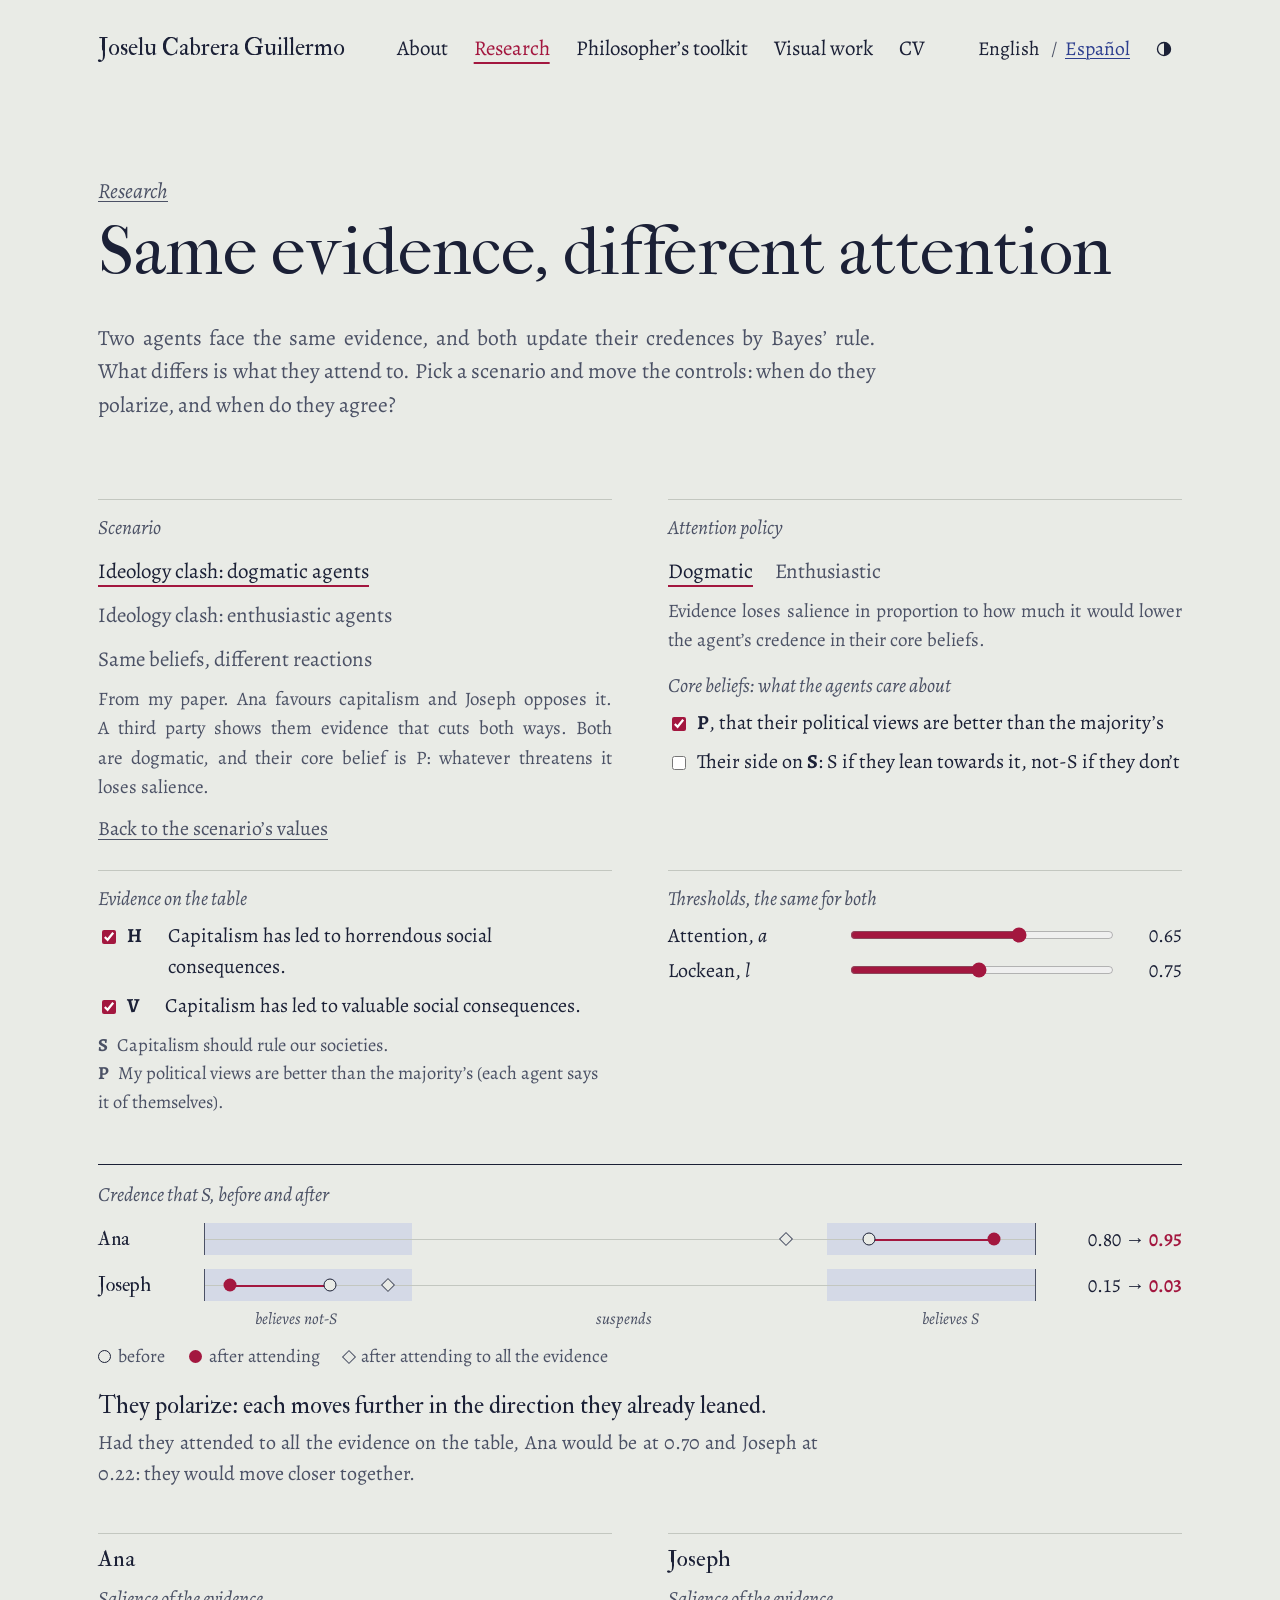
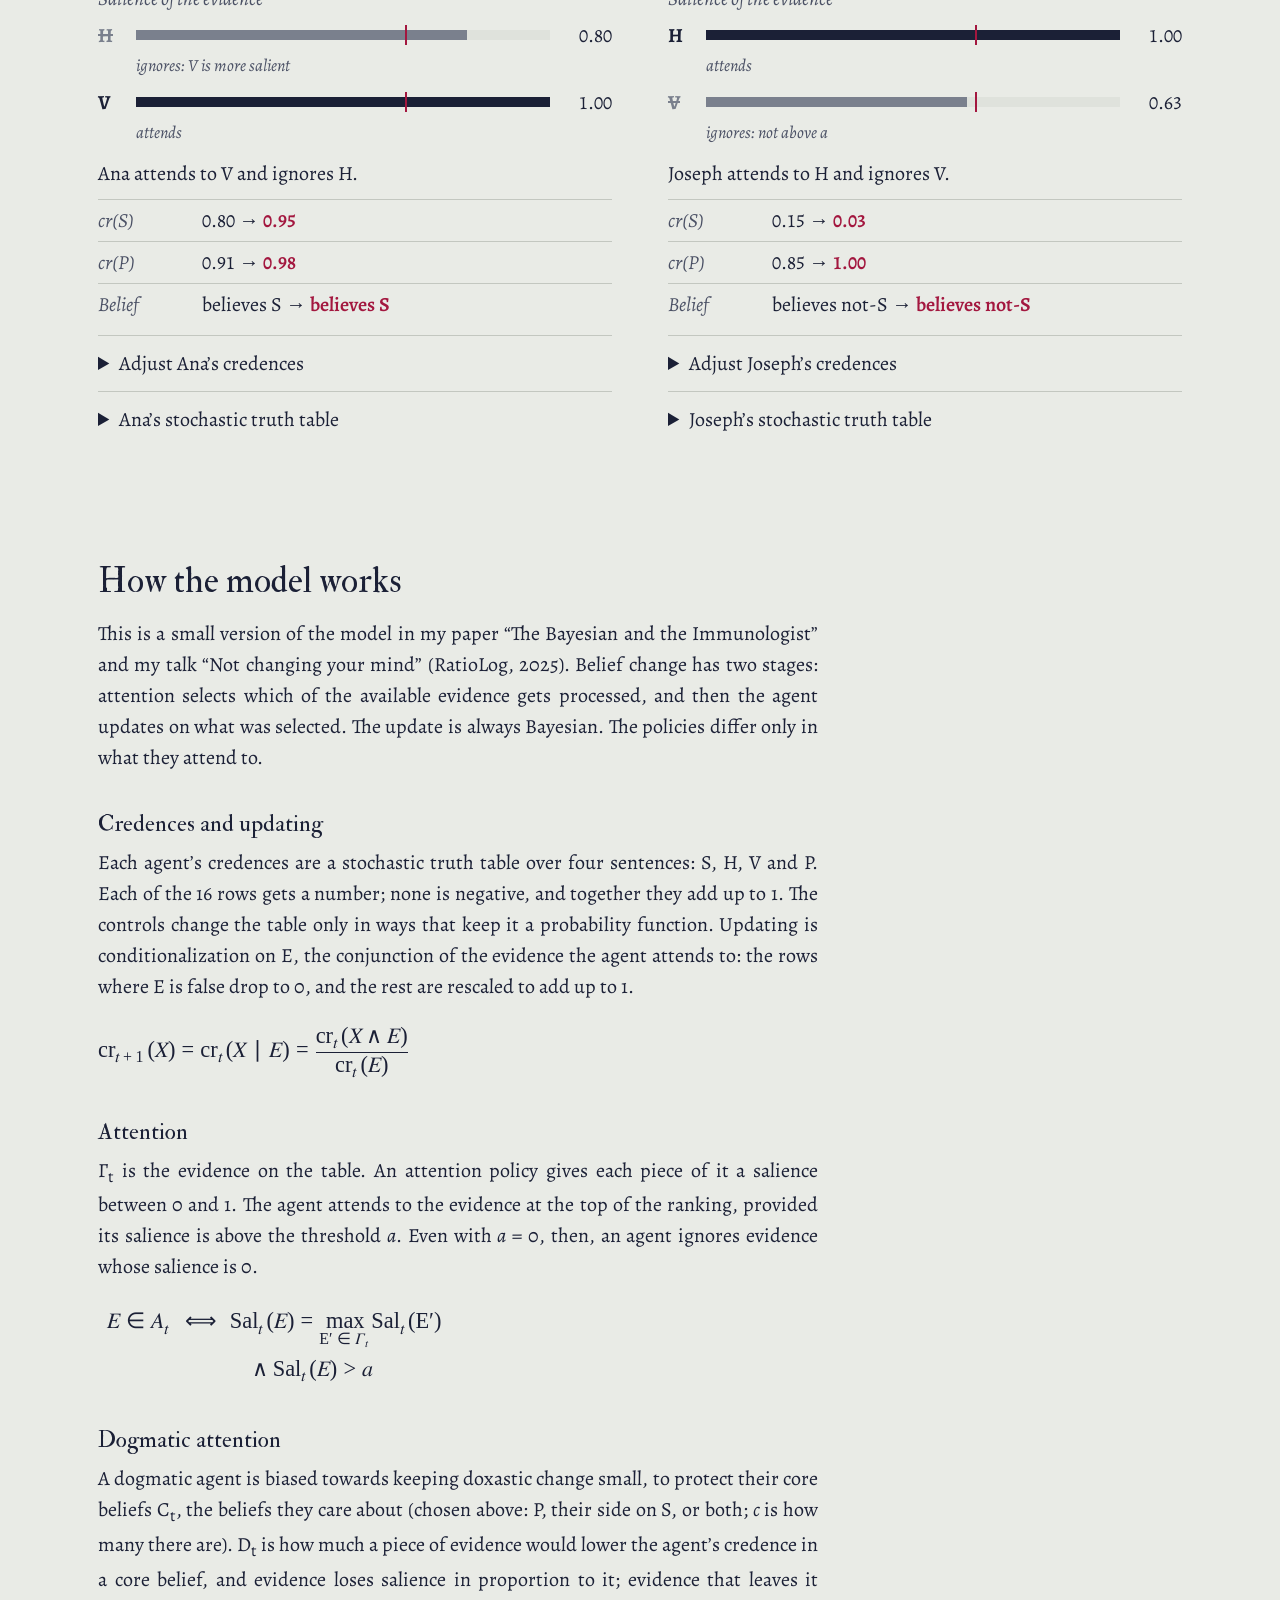
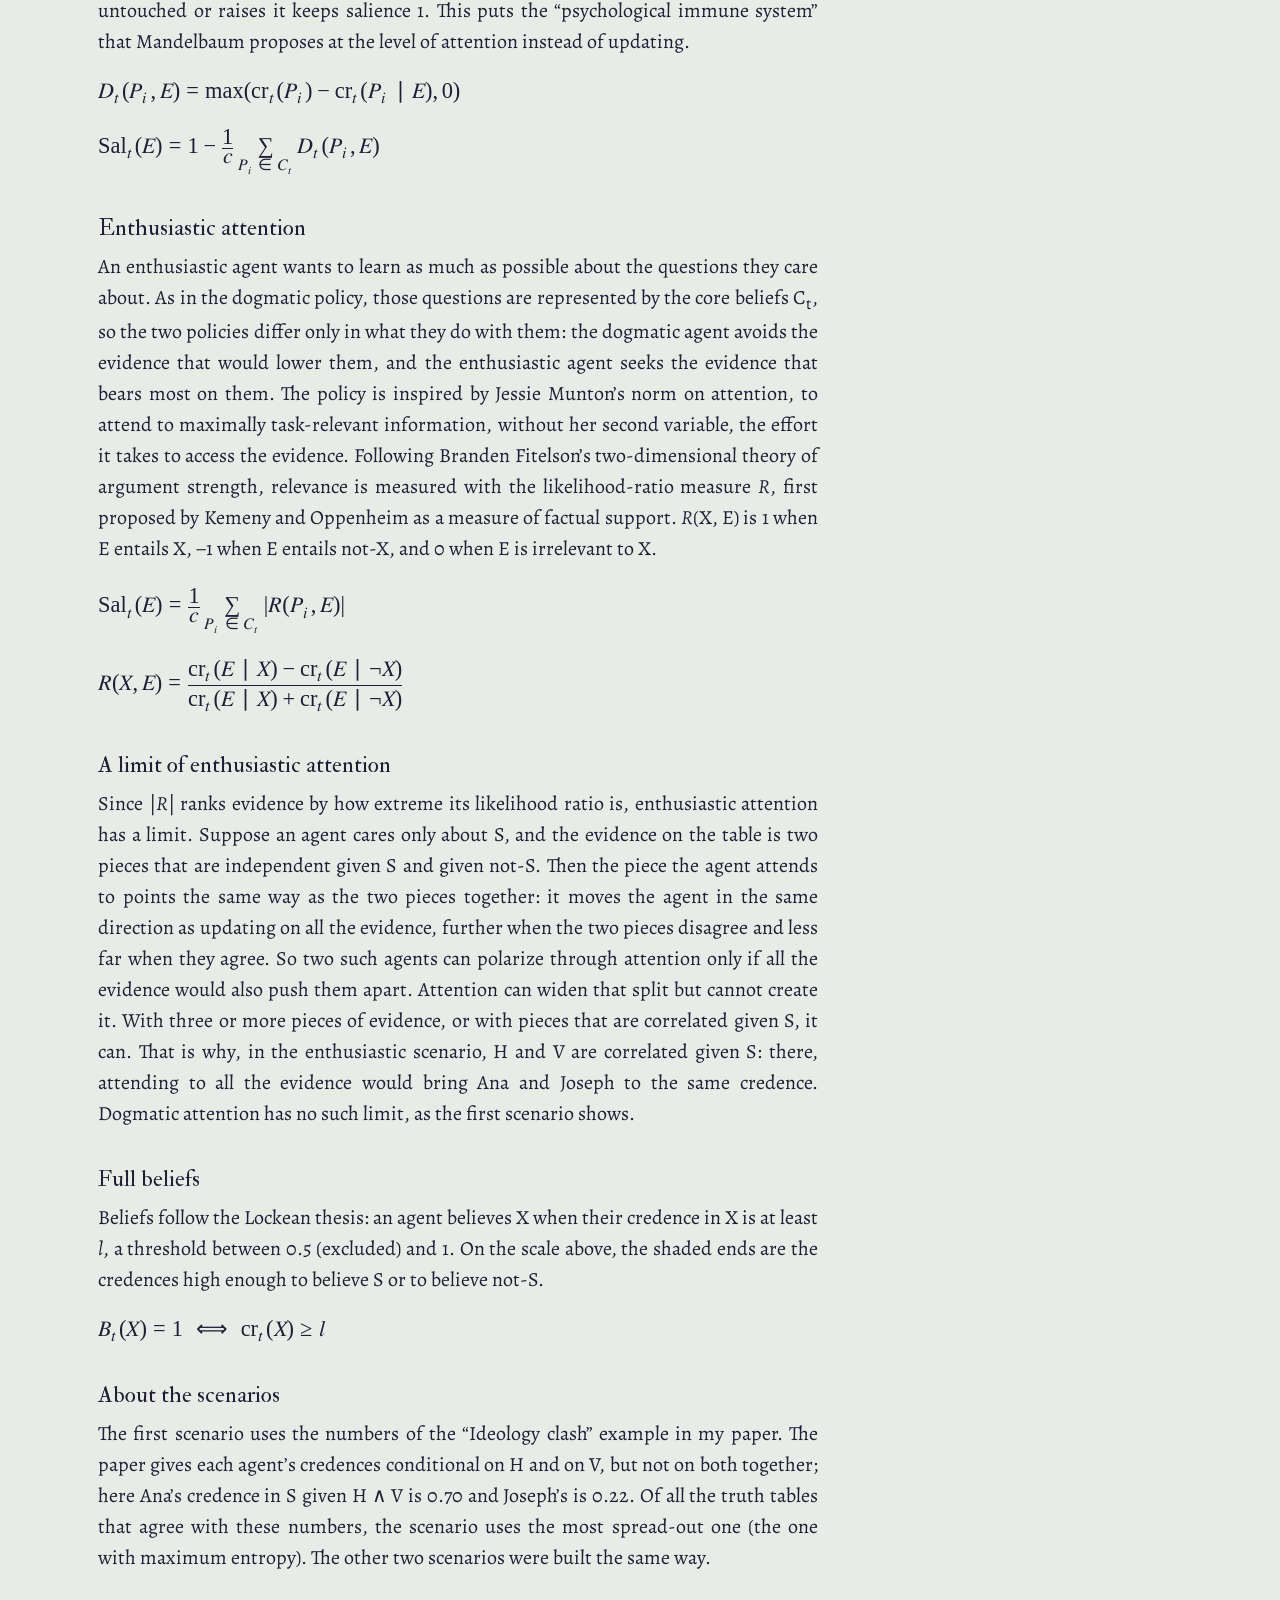
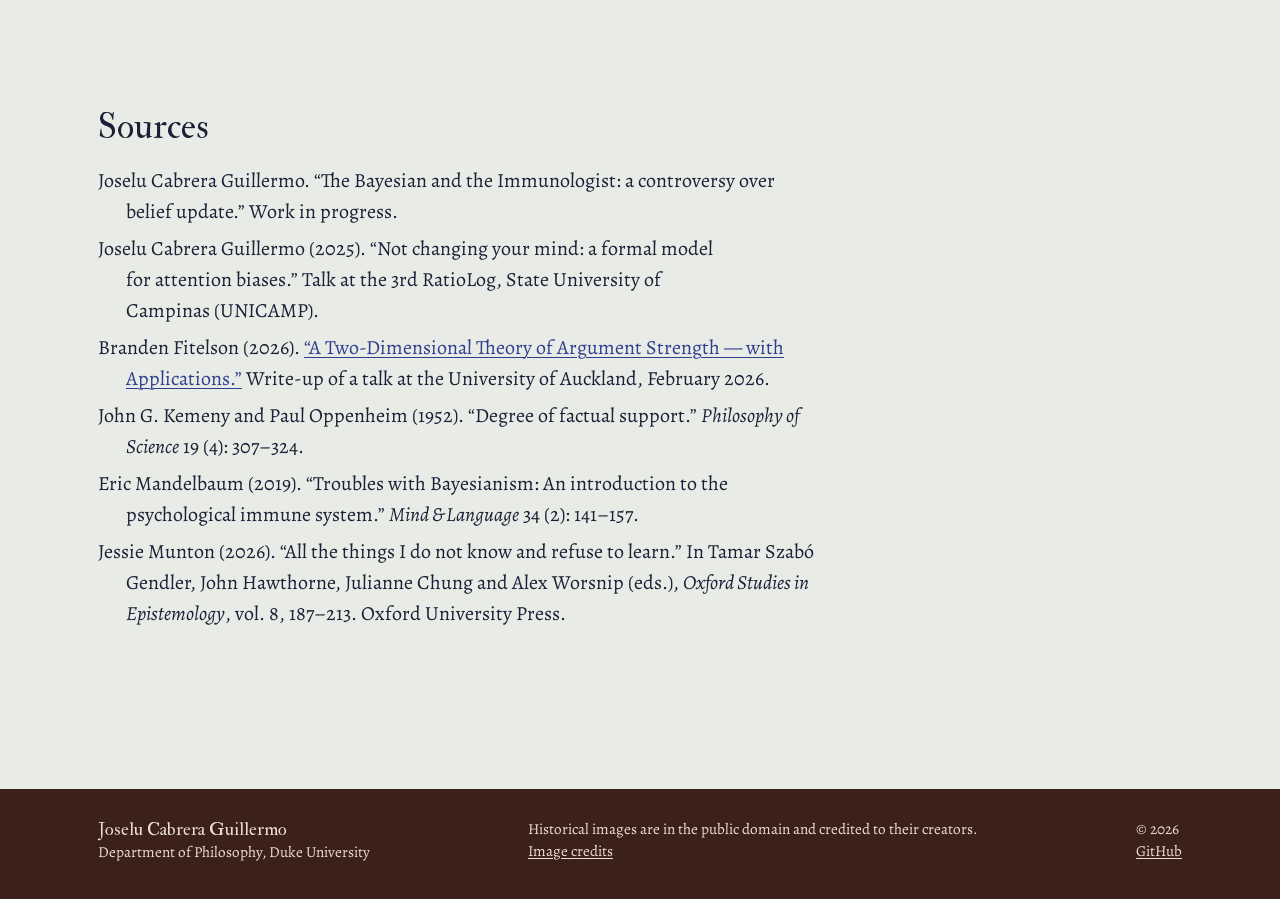
==== commit 1cf4e5bc: "Attention model: core beliefs for both policies, Fitelson reference, the limit of enthusiastic atten" ====
--- a/attention.html
+++ b/attention.html
@@ -78,9 +78,9 @@
             <button type="button" data-scen="clash-enthusiastic" aria-pressed="false"><span lang="en">Ideology clash: enthusiastic agents</span><span lang="es">Choque ideológico: agentes entusiastas</span></button>
             <button type="button" data-scen="same-beliefs" aria-pressed="false"><span lang="en">Same beliefs, different reactions</span><span lang="es">Mismas creencias, distintas reacciones</span></button>
           </div>
-          <p class="att-note" data-scen-note="clash-dogmatic"><span lang="en">From my paper. Ana favours capitalism and Joseph opposes it. A third party shows them evidence that cuts both ways. Both are dogmatic: whatever threatens their core attitude loses salience.</span><span lang="es">De mi artículo. Ana está a favor del capitalismo y Joseph en contra. Un tercero les muestra evidencia que apunta en ambas direcciones. Ambos son dogmáticos: lo que amenaza su actitud nuclear pierde prominencia.</span></p>
-          <p class="att-note" data-scen-note="clash-enthusiastic" hidden><span lang="en">The same story with enthusiastic agents: each attends to the evidence that, by their own lights, bears most on whether capitalism should rule.</span><span lang="es">La misma historia con agentes entusiastas: cada uno atiende a la evidencia que, a su juicio, más incide en si el capitalismo debería regir.</span></p>
-          <p class="att-note" data-scen-note="same-beliefs" hidden><span lang="en">Ana and Lucía believe the same things: that capitalism should rule, and that their political views are better than the majority’s. Only H is on the table. Their credences differ, and so do their reactions.</span><span lang="es">Ana y Lucía creen lo mismo: que el capitalismo debería regir y que sus ideas políticas son mejores que las de la mayoría. Solo H está sobre la mesa. Sus grados de creencia difieren, y también sus reacciones.</span></p>
+          <p class="att-note" data-scen-note="clash-dogmatic"><span lang="en">From my paper. Ana favours capitalism and Joseph opposes it. A third party shows them evidence that cuts both ways. Both are dogmatic, and their core belief is P: whatever threatens it loses salience.</span><span lang="es">De mi artículo. Ana está a favor del capitalismo y Joseph en contra. Un tercero les muestra evidencia que apunta en ambas direcciones. Ambos son dogmáticos y su creencia nuclear es P: lo que la amenaza pierde saliencia.</span></p>
+          <p class="att-note" data-scen-note="clash-enthusiastic" hidden><span lang="en">The same story with enthusiastic agents who care about S: each attends to the evidence that, by their own lights, bears most on whether capitalism should rule.</span><span lang="es">La misma historia con agentes entusiastas a quienes les importa S: cada quien atiende a la evidencia que, a su juicio, más incide en si el capitalismo debería regir.</span></p>
+          <p class="att-note" data-scen-note="same-beliefs" hidden><span lang="en">Ana and Dai believe the same things: that capitalism should rule, and that their political views are better than the majority’s. Only H is on the table. Their credences differ, and so do their reactions.</span><span lang="es">Ana y Dai creen lo mismo: que el capitalismo debería regir y que sus ideas políticas son mejores que las de la mayoría. Solo H está sobre la mesa. Sus grados de creencia difieren, y también sus reacciones.</span></p>
           <button type="button" class="again" id="att-reset"><span lang="en">Back to the scenario’s values</span><span lang="es">Volver a los valores del escenario</span></button>
         </div>
         <div class="att-ctl">
@@ -89,14 +89,17 @@
             <button type="button" data-policy="dogmatic" aria-pressed="true"><span lang="en">Dogmatic</span><span lang="es">Dogmática</span></button>
             <button type="button" data-policy="enthusiastic" aria-pressed="false"><span lang="en">Enthusiastic</span><span lang="es">Entusiasta</span></button>
           </div>
-          <p class="att-note" data-policy-note="dogmatic"><span lang="en">Evidence loses salience in proportion to how much it would lower the agent’s credence in their core attitude P.</span><span lang="es">La evidencia pierde prominencia en proporción a cuánto bajaría el grado de creencia del agente en su actitud nuclear P.</span></p>
-          <p class="att-note" data-policy-note="enthusiastic" hidden><span lang="en">Evidence is salient in proportion to how much it bears on whether S. Inspired by Jessie Munton’s norm on attention.</span><span lang="es">La evidencia es prominente en proporción a cuánto incide en si S. Inspirada en la norma de Jessie Munton sobre la atención.</span></p>
+          <p class="att-note" data-policy-note="dogmatic"><span lang="en">Evidence loses salience in proportion to how much it would lower the agent’s credence in their core beliefs.</span><span lang="es">La evidencia pierde saliencia en proporción a cuánto bajaría el grado de creencia del agente en sus creencias nucleares.</span></p>
+          <p class="att-note" data-policy-note="enthusiastic" hidden><span lang="en">Evidence is salient in proportion to how much it bears on the agent’s core beliefs, with relevance measured as in Branden Fitelson’s two-dimensional theory of argument strength. Inspired by Jessie Munton’s norm on attention.</span><span lang="es">La evidencia es saliente en proporción a cuánto incide en las creencias nucleares del agente, con la relevancia medida como en la teoría bidimensional de la fuerza argumentativa de Branden Fitelson. Inspirada en la norma de Jessie Munton sobre la atención.</span></p>
+          <p class="att-label att-sub"><span lang="en">Core beliefs: what the agents care about</span><span lang="es">Creencias nucleares: lo que les importa a los agentes</span></p>
+          <label class="att-check"><input type="checkbox" id="att-core-P" checked> <span lang="en"><b>P</b>, that their political views are better than the majority’s</span><span lang="es"><b>P</b>, que sus ideas políticas son mejores que las de la mayoría</span></label>
+          <label class="att-check"><input type="checkbox" id="att-core-S"> <span lang="en">Their side on <b>S</b>: S if they lean towards it, not-S if they don’t</span><span lang="es">Su postura sobre <b>S</b>: S si se inclinan hacia ella, no-S si no</span></label>
         </div>
         <div class="att-ctl">
           <p class="att-label"><span lang="en">Evidence on the table</span><span lang="es">Evidencia sobre la mesa</span></p>
           <label class="att-check"><input type="checkbox" id="att-ev-H" checked> <b>H</b>&#8194;<span lang="en">Capitalism has led to horrendous social consequences.</span><span lang="es">El capitalismo ha tenido consecuencias sociales horrendas.</span></label>
           <label class="att-check"><input type="checkbox" id="att-ev-V" checked> <b>V</b>&#8194;<span lang="en">Capitalism has led to valuable social consequences.</span><span lang="es">El capitalismo ha tenido consecuencias sociales valiosas.</span></label>
-          <p class="att-key"><b>S</b>&#8194;<span lang="en">Capitalism should rule our societies.</span><span lang="es">El capitalismo debería regir nuestras sociedades.</span><br><b>P</b>&#8194;<span lang="en">Each agent’s core attitude: “My political views are better than the majority’s.”</span><span lang="es">La actitud nuclear de cada agente: “Mis ideas políticas son mejores que las de la mayoría”.</span></p>
+          <p class="att-key"><b>S</b>&#8194;<span lang="en">Capitalism should rule our societies.</span><span lang="es">El capitalismo debería regir nuestras sociedades.</span><br><b>P</b>&#8194;<span lang="en">My political views are better than the majority’s (each agent says it of themselves).</span><span lang="es">Mis ideas políticas son mejores que las de la mayoría (cada agente lo dice de sí).</span></p>
         </div>
         <div class="att-ctl">
           <p class="att-label"><span lang="en">Thresholds, the same for both</span><span lang="es">Umbrales, los mismos para ambos</span></p>
@@ -166,20 +169,22 @@
       <p class="measure" lang="en">This is a small version of the model in my paper “The Bayesian and the Im&shy;mu&shy;nol&shy;o&shy;gist” and my talk “Not changing your mind” (RatioLog, 2025). Belief change has two stages: attention selects which of the available evidence gets processed, and then the agent updates on what was selected. The update is always Bayesian. The policies differ only in what they attend to.</p><p class="measure" lang="es">Es una versión pequeña del modelo de mi artículo “The Bayesian and the Im&shy;mu&shy;nol&shy;o&shy;gist” y de mi ponencia “Not changing your mind” (RatioLog, 2025). El cambio de creencias tiene dos etapas: la atención selecciona qué parte de la evidencia disponible se procesa, y luego el agente actualiza sobre lo seleccionado. La actualización siempre es bayesiana. Las políticas solo difieren en aquello a lo que se atiende.</p>
 
       <h3><span lang="en">Credences and updating</span><span lang="es">Grados de creencia y actualización</span></h3>
-      <p class="measure" lang="en">Each agent’s credences are a stochastic truth table over four sentences: S, H, V and the agent’s core attitude P. Each of the 16 rows gets a number; none is negative, and together they add up to 1. The controls change the table only in ways that keep it a probability function. Updating is conditionalization on E, the conjunction of the evidence the agent attends to: the rows where E is false drop to 0, and the rest are rescaled to add up to 1.</p><p class="measure" lang="es">Los grados de creencia de cada agente son una tabla de verdad estocástica sobre cuatro oraciones: S, H, V y la actitud nuclear del agente, P. Cada una de las 16 filas recibe un número; ninguno es negativo y juntos suman 1. Los controles solo cambian la tabla de maneras que la mantienen como una función de probabilidad. Actualizar es condicionalizar sobre E, la conjunción de la evidencia a la que el agente atiende: las filas en que E es falsa pasan a 0 y el resto se reescala para sumar 1.</p>
+      <p class="measure" lang="en">Each agent’s credences are a stochastic truth table over four sentences: S, H, V and P. Each of the 16 rows gets a number; none is negative, and together they add up to 1. The controls change the table only in ways that keep it a probability function. Updating is conditionalization on E, the conjunction of the evidence the agent attends to: the rows where E is false drop to 0, and the rest are rescaled to add up to 1.</p><p class="measure" lang="es">Los grados de creencia de cada agente son una tabla de verdad estocástica sobre cuatro oraciones: S, H, V y P. Cada una de las 16 filas recibe un número; ninguno es negativo y juntos suman 1. Los controles solo cambian la tabla de maneras que la mantienen como una función de probabilidad. Actualizar es condicionalizar sobre E, la conjunción de la evidencia a la que el agente atiende: las filas en que E es falsa pasan a 0 y el resto se reescala para sumar 1.</p>
       <math display="block"><mrow><msub><mi>cr</mi><mrow><mi>t</mi><mo>+</mo><mn>1</mn></mrow></msub><mrow><mo stretchy="false">(</mo><mi>X</mi><mo stretchy="false">)</mo></mrow><mo>=</mo><msub><mi>cr</mi><mi>t</mi></msub><mrow><mo stretchy="false">(</mo><mi>X</mi><mo>∣</mo><mi>E</mi><mo stretchy="false">)</mo></mrow><mo>=</mo><mfrac><mrow><msub><mi>cr</mi><mi>t</mi></msub><mrow><mo stretchy="false">(</mo><mi>X</mi><mo>∧</mo><mi>E</mi><mo stretchy="false">)</mo></mrow></mrow><mrow><msub><mi>cr</mi><mi>t</mi></msub><mrow><mo stretchy="false">(</mo><mi>E</mi><mo stretchy="false">)</mo></mrow></mrow></mfrac></mrow></math>
 
       <h3><span lang="en">Attention</span><span lang="es">Atención</span></h3>
-      <p class="measure" lang="en">Γ<sub>t</sub> is the evidence on the table. An attention policy gives each piece of it a salience between 0 and 1. The agent attends to the evidence at the top of the ranking, provided its salience is above the threshold <i>a</i>. Even with <i>a</i> = 0, then, an agent ignores evidence whose salience is 0.</p><p class="measure" lang="es">Γ<sub>t</sub> es la evidencia sobre la mesa. Una política atencional le asigna a cada pieza una prominencia entre 0 y 1. El agente atiende a la evidencia que encabeza el orden, siempre que su prominencia supere el umbral <i>a</i>. Así, incluso con <i>a</i> = 0, un agente ignora la evidencia cuya prominencia es 0.</p>
+      <p class="measure" lang="en">Γ<sub>t</sub> is the evidence on the table. An attention policy gives each piece of it a salience between 0 and 1. The agent attends to the evidence at the top of the ranking, provided its salience is above the threshold <i>a</i>. Even with <i>a</i> = 0, then, an agent ignores evidence whose salience is 0.</p><p class="measure" lang="es">Γ<sub>t</sub> es la evidencia sobre la mesa. Una política atencional le asigna a cada pieza una saliencia entre 0 y 1. El agente atiende a la evidencia que encabeza el orden, siempre que su saliencia supere el umbral <i>a</i>. Así, incluso con <i>a</i> = 0, un agente ignora la evidencia cuya saliencia es 0.</p>
       <math display="block"><mtable columnalign="left"><mtr><mtd><mrow><mi>E</mi><mo>∈</mo><msub><mi>A</mi><mi>t</mi></msub><mspace width="0.3em"/><mo>⟺</mo><mspace width="0.3em"/><msub><mi>Sal</mi><mi>t</mi></msub><mrow><mo stretchy="false">(</mo><mi>E</mi><mo stretchy="false">)</mo></mrow><mo>=</mo><munder><mi>max</mi><mrow><mi>E′</mi><mo>∈</mo><msub><mi>Γ</mi><mi>t</mi></msub></mrow></munder><msub><mi>Sal</mi><mi>t</mi></msub><mrow><mo stretchy="false">(</mo><mi>E′</mi><mo stretchy="false">)</mo></mrow></mrow></mtd></mtr><mtr><mtd><mrow><mspace width="3.2em"/><mo>∧</mo><msub><mi>Sal</mi><mi>t</mi></msub><mrow><mo stretchy="false">(</mo><mi>E</mi><mo stretchy="false">)</mo></mrow><mo>&gt;</mo><mi>a</mi></mrow></mtd></mtr></mtable></math>
 
       <h3><span lang="en">Dogmatic attention</span><span lang="es">Atención dogmática</span></h3>
-      <p class="measure" lang="en">A dogmatic agent is biased towards keeping doxastic change small, to protect their core attitudes C<sub>t</sub> (here only P, so <i>c</i> = 1). D<sub>t</sub> is how much a piece of evidence would lower the agent’s credence in a core attitude, and evidence loses salience in proportion to it; evidence that leaves it untouched or raises it keeps salience 1. This puts the “psychological immune system” that Man&shy;del&shy;baum proposes at the level of attention instead of updating.</p><p class="measure" lang="es">Un agente dogmático tiende a mantener pequeño el cambio doxástico, para proteger sus actitudes nucleares C<sub>t</sub> (aquí solo P, así que <i>c</i> = 1). D<sub>t</sub> es cuánto bajaría una pieza de evidencia el grado de creencia del agente en una actitud nuclear, y la evidencia pierde prominencia en proporción a eso; la que no la toca o la eleva conserva prominencia 1. Así, el “sistema inmune psicológico” que propone Man&shy;del&shy;baum opera en la atención y no en la actualización.</p>
+      <p class="measure" lang="en">A dogmatic agent is biased towards keeping doxastic change small, to protect their core beliefs C<sub>t</sub>, the beliefs they care about (chosen above: P, their side on S, or both; <i>c</i> is how many there are). D<sub>t</sub> is how much a piece of evidence would lower the agent’s credence in a core belief, and evidence loses salience in proportion to it; evidence that leaves it untouched or raises it keeps salience 1. This puts the “psychological immune system” that Man&shy;del&shy;baum proposes at the level of attention instead of updating.</p><p class="measure" lang="es">Un agente dogmático tiende a mantener pequeño el cambio doxástico, para proteger sus creencias nucleares C<sub>t</sub>, las creencias que le importan (elegidas arriba: P, su postura sobre S, o ambas; <i>c</i> es cuántas son). D<sub>t</sub> es cuánto bajaría una pieza de evidencia el grado de creencia del agente en una creencia nuclear, y la evidencia pierde saliencia en proporción a eso; la que no la toca o la eleva conserva saliencia 1. Así, el “sistema inmune psicológico” que propone Man&shy;del&shy;baum opera en la atención y no en la actualización.</p>
       <math display="block"><mrow><msub><mi>D</mi><mi>t</mi></msub><mrow><mo stretchy="false">(</mo><msub><mi>P</mi><mi>i</mi></msub><mo>,</mo><mi>E</mi><mo stretchy="false">)</mo></mrow><mo>=</mo><mi>max</mi><mrow><mo stretchy="false">(</mo><msub><mi>cr</mi><mi>t</mi></msub><mrow><mo stretchy="false">(</mo><msub><mi>P</mi><mi>i</mi></msub><mo stretchy="false">)</mo></mrow><mo>−</mo><msub><mi>cr</mi><mi>t</mi></msub><mrow><mo stretchy="false">(</mo><msub><mi>P</mi><mi>i</mi></msub><mo>∣</mo><mi>E</mi><mo stretchy="false">)</mo></mrow><mo>,</mo><mn>0</mn><mo stretchy="false">)</mo></mrow></mrow></math><math display="block"><mrow><msub><mi>Sal</mi><mi>t</mi></msub><mrow><mo stretchy="false">(</mo><mi>E</mi><mo stretchy="false">)</mo></mrow><mo>=</mo><mn>1</mn><mo>−</mo><mfrac><mn>1</mn><mi>c</mi></mfrac><munder><mo>∑</mo><mrow><msub><mi>P</mi><mi>i</mi></msub><mo>∈</mo><msub><mi>C</mi><mi>t</mi></msub></mrow></munder><msub><mi>D</mi><mi>t</mi></msub><mrow><mo stretchy="false">(</mo><msub><mi>P</mi><mi>i</mi></msub><mo>,</mo><mi>E</mi><mo stretchy="false">)</mo></mrow></mrow></math>
 
       <h3><span lang="en">Enthusiastic attention</span><span lang="es">Atención entusiasta</span></h3>
-      <p class="measure" lang="en">An enthusiastic agent wants to learn as much as possible about whether S. This policy is inspired by Jessie Munton’s norm on attention, to attend to maximally task-relevant information, without her second variable, the effort it takes to access the evidence. Relevance is measured with Kemeny and Oppenheim’s measure of factual support <i>R</i>, which is 1 when E entails S, −1 when E entails not-S, and 0 when E is irrelevant to S.</p><p class="measure" lang="es">Un agente entusiasta quiere aprender lo más posible sobre si S. Esta política se inspira en la norma de Jessie Munton sobre la atención, atender a la información más relevante para la tarea, sin su segunda variable, el esfuerzo que cuesta acceder a la evidencia. La relevancia se mide con la medida de apoyo fáctico <i>R</i> de Kemeny y Oppenheim, que vale 1 cuando E implica S, −1 cuando E implica no-S y 0 cuando E es irrelevante para S.</p>
-      <math display="block"><mrow><msub><mi>Sal</mi><mi>t</mi></msub><mrow><mo stretchy="false">(</mo><mi>E</mi><mo stretchy="false">)</mo></mrow><mo>=</mo><mo stretchy="false" lspace="0" rspace="0">|</mo><mi>R</mi><mrow><mo stretchy="false">(</mo><mi>S</mi><mo>,</mo><mi>E</mi><mo stretchy="false">)</mo></mrow><mo stretchy="false" lspace="0" rspace="0">|</mo></mrow></math><math display="block"><mrow><mi>R</mi><mrow><mo stretchy="false">(</mo><mi>S</mi><mo>,</mo><mi>E</mi><mo stretchy="false">)</mo></mrow><mo>=</mo><mfrac><mrow><msub><mi>cr</mi><mi>t</mi></msub><mrow><mo stretchy="false">(</mo><mi>E</mi><mo>∣</mo><mi>S</mi><mo stretchy="false">)</mo></mrow><mo>−</mo><msub><mi>cr</mi><mi>t</mi></msub><mrow><mo stretchy="false">(</mo><mi>E</mi><mo>∣</mo><mo>¬</mo><mi>S</mi><mo stretchy="false">)</mo></mrow></mrow><mrow><msub><mi>cr</mi><mi>t</mi></msub><mrow><mo stretchy="false">(</mo><mi>E</mi><mo>∣</mo><mi>S</mi><mo stretchy="false">)</mo></mrow><mo>+</mo><msub><mi>cr</mi><mi>t</mi></msub><mrow><mo stretchy="false">(</mo><mi>E</mi><mo>∣</mo><mo>¬</mo><mi>S</mi><mo stretchy="false">)</mo></mrow></mrow></mfrac></mrow></math>
+      <p class="measure" lang="en">An enthusiastic agent wants to learn as much as possible about the questions they care about. As in the dogmatic policy, those questions are represented by the core beliefs C<sub>t</sub>, so the two policies differ only in what they do with them: the dogmatic agent avoids the evidence that would lower them, and the enthusiastic agent seeks the evidence that bears most on them. The policy is inspired by Jessie Munton’s norm on attention, to attend to maximally task-relevant information, without her second variable, the effort it takes to access the evidence. Following Branden Fitelson’s two-dimensional theory of argument strength, relevance is measured with the likelihood-ratio measure <i>R</i>, first proposed by Kemeny and Oppenheim as a measure of factual support. <i>R</i>(X, E) is 1 when E entails X, −1 when E entails not-X, and 0 when E is irrelevant to X.</p><p class="measure" lang="es">Un agente entusiasta quiere aprender lo más posible sobre las preguntas que le importan. Como en la política dogmática, esas preguntas se representan con las creencias nucleares C<sub>t</sub>, así que las dos políticas solo difieren en qué hacen con ellas: el agente dogmático evita la evidencia que las bajaría y el entusiasta busca la evidencia que más incide en ellas. La política se inspira en la norma de Jessie Munton sobre la atención, atender a la información más relevante para la tarea, sin su segunda variable, el esfuerzo que cuesta acceder a la evidencia. Siguiendo la teoría bidimensional de la fuerza argumentativa de Branden Fitelson, la relevancia se mide con la medida de razón de verosimilitudes <i>R</i>, propuesta primero por Kemeny y Oppenheim como medida de apoyo fáctico. <i>R</i>(X, E) vale 1 cuando E implica X, −1 cuando E implica no-X y 0 cuando E es irrelevante para X.</p>
+      <math display="block"><mrow><msub><mi>Sal</mi><mi>t</mi></msub><mrow><mo stretchy="false">(</mo><mi>E</mi><mo stretchy="false">)</mo></mrow><mo>=</mo><mfrac><mn>1</mn><mi>c</mi></mfrac><munder><mo>∑</mo><mrow><msub><mi>P</mi><mi>i</mi></msub><mo>∈</mo><msub><mi>C</mi><mi>t</mi></msub></mrow></munder><mo stretchy="false" lspace="0" rspace="0">|</mo><mi>R</mi><mrow><mo stretchy="false">(</mo><msub><mi>P</mi><mi>i</mi></msub><mo>,</mo><mi>E</mi><mo stretchy="false">)</mo></mrow><mo stretchy="false" lspace="0" rspace="0">|</mo></mrow></math><math display="block"><mrow><mi>R</mi><mrow><mo stretchy="false">(</mo><mi>X</mi><mo>,</mo><mi>E</mi><mo stretchy="false">)</mo></mrow><mo>=</mo><mfrac><mrow><msub><mi>cr</mi><mi>t</mi></msub><mrow><mo stretchy="false">(</mo><mi>E</mi><mo>∣</mo><mi>X</mi><mo stretchy="false">)</mo></mrow><mo>−</mo><msub><mi>cr</mi><mi>t</mi></msub><mrow><mo stretchy="false">(</mo><mi>E</mi><mo>∣</mo><mo>¬</mo><mi>X</mi><mo stretchy="false">)</mo></mrow></mrow><mrow><msub><mi>cr</mi><mi>t</mi></msub><mrow><mo stretchy="false">(</mo><mi>E</mi><mo>∣</mo><mi>X</mi><mo stretchy="false">)</mo></mrow><mo>+</mo><msub><mi>cr</mi><mi>t</mi></msub><mrow><mo stretchy="false">(</mo><mi>E</mi><mo>∣</mo><mo>¬</mo><mi>X</mi><mo stretchy="false">)</mo></mrow></mrow></mfrac></mrow></math>
+      <h3><span lang="en">A limit of enthusiastic attention</span><span lang="es">Un límite de la atención entusiasta</span></h3>
+      <p class="measure" lang="en">Since |<i>R</i>| ranks evidence by how extreme its likelihood ratio is, enthusiastic attention has a limit. Suppose an agent cares only about S, and the evidence on the table is two pieces that are independent given S and given not-S. Then the piece the agent attends to points the same way as the two pieces together: it moves the agent in the same direction as updating on all the evidence, further when the two pieces disagree and less far when they agree. So two such agents can polarize through attention only if all the evidence would also push them apart. Attention can widen that split but cannot create it. With three or more pieces of evidence, or with pieces that are correlated given S, it can. That is why, in the enthusiastic scenario, H and V are correlated given S: there, attending to all the evidence would bring Ana and Joseph to the same credence. Dogmatic attention has no such limit, as the first scenario shows.</p><p class="measure" lang="es">Como |<i>R</i>| ordena la evidencia según qué tan extrema es su razón de verosimilitudes, la atención entusiasta tiene un límite. Supongamos que a un agente solo le importa S y que la evidencia sobre la mesa son dos piezas independientes dado S y dado no-S. Entonces la pieza a la que el agente atiende apunta en la misma dirección que las dos juntas: lo mueve en la misma dirección que actualizar con toda la evidencia, más lejos cuando las dos piezas discrepan y menos cuando coinciden. Así, dos agentes como estos solo pueden polarizarse por la atención si toda la evidencia también los separaría. La atención puede ampliar esa separación, pero no crearla. Con tres o más piezas de evidencia, o con piezas correlacionadas dado S, sí puede. Por eso, en el escenario entusiasta, H y V están correlacionadas dado S: ahí, atender a toda la evidencia llevaría a Ana y a Joseph al mismo grado de creencia. La atención dogmática no tiene este límite, como muestra el primer escenario.</p>
 
       <h3><span lang="en">Full beliefs</span><span lang="es">Creencias plenas</span></h3>
       <p class="measure" lang="en">Beliefs follow the Lockean thesis: an agent believes X when their credence in X is at least <i>l</i>, a threshold between 0.5 (excluded) and 1. On the scale above, the shaded ends are the credences high enough to believe S or to believe not-S.</p><p class="measure" lang="es">Las creencias siguen la tesis lockeana: un agente cree X cuando su grado de creencia en X es al menos <i>l</i>, un umbral mayor que 0.5 y no mayor que 1. En la escala de arriba, los extremos sombreados son los grados de creencia suficientes para creer S o para creer no-S.</p>
@@ -194,6 +199,7 @@
       <ul class="readings refs">
         <li>Joselu Cabrera Guillermo. “The Bayesian and the Im&shy;mu&shy;nol&shy;o&shy;gist: a controversy over belief update.” <span lang="en">Work in progress.</span><span lang="es">Trabajo en curso.</span></li>
         <li>Joselu Cabrera Guillermo (2025). “Not changing your mind: a formal model for attention biases.” <span lang="en">Talk at the 3rd RatioLog, State Uni&shy;ver&shy;si&shy;ty of Cam&shy;pi&shy;nas (UNICAMP).</span><span lang="es">Ponencia en el 3er RatioLog, Uni&shy;ver&shy;si&shy;da&shy;de Es&shy;ta&shy;dual de Cam&shy;pi&shy;nas (UNICAMP).</span></li>
+        <li>Branden Fitelson (2026). <a href="http://fitelson.org/2-D_theory_preread.pdf">“A Two-Dimensional Theory of Argument Strength — with Applications.”</a> <span lang="en">Write-up of a talk at the Uni&shy;ver&shy;si&shy;ty of Auckland, February 2026.</span><span lang="es">Texto de una charla en la Uni&shy;ver&shy;si&shy;dad de Auckland, febrero de 2026.</span></li>
         <li>John G. Kemeny and Paul Oppenheim (1952). “Degree of factual support.” <em>Phi&shy;los&shy;o&shy;phy of Science</em> 19 (4): 307–324.</li>
         <li>Eric Man&shy;del&shy;baum (2019). “Troubles with Bayes&shy;ian&shy;ism: An introduction to the psychological immune system.” <em>Mind &amp; Language</em> 34 (2): 141–157.</li>
         <li>Jessie Munton (2026). “All the things I do not know and refuse to learn.” In Tamar Szabó Gendler, John Hawthorne, Julianne Chung and Alex Worsnip (eds.), <em>Oxford Studies in Epistemology</em>, vol. 8, 187–213. Oxford Uni&shy;ver&shy;si&shy;ty Press.</li>
--- a/assets/css/style.css
+++ b/assets/css/style.css
@@ -350,6 +350,7 @@
 :root[data-theme="dark"] .att { --zone: color-mix(in srgb, var(--indigo) 18%, transparent); }
 @media (prefers-color-scheme: dark) { :root:not([data-theme="light"]) .att { --zone: color-mix(in srgb, var(--indigo) 18%, transparent); } }
 .att-label { font-style: italic; color: var(--ink-2); margin: 0 0 6px; text-align: left; }
+.att-sub { margin-top: 14px; }
 .att-controls { display: grid; grid-template-columns: 1fr; gap: 22px 56px; }
 @media (min-width: 860px) { .att-controls { grid-template-columns: 1fr 1fr; } }
 .att-ctl { border-top: 1px solid var(--rule); padding-top: 12px; min-width: 0; }
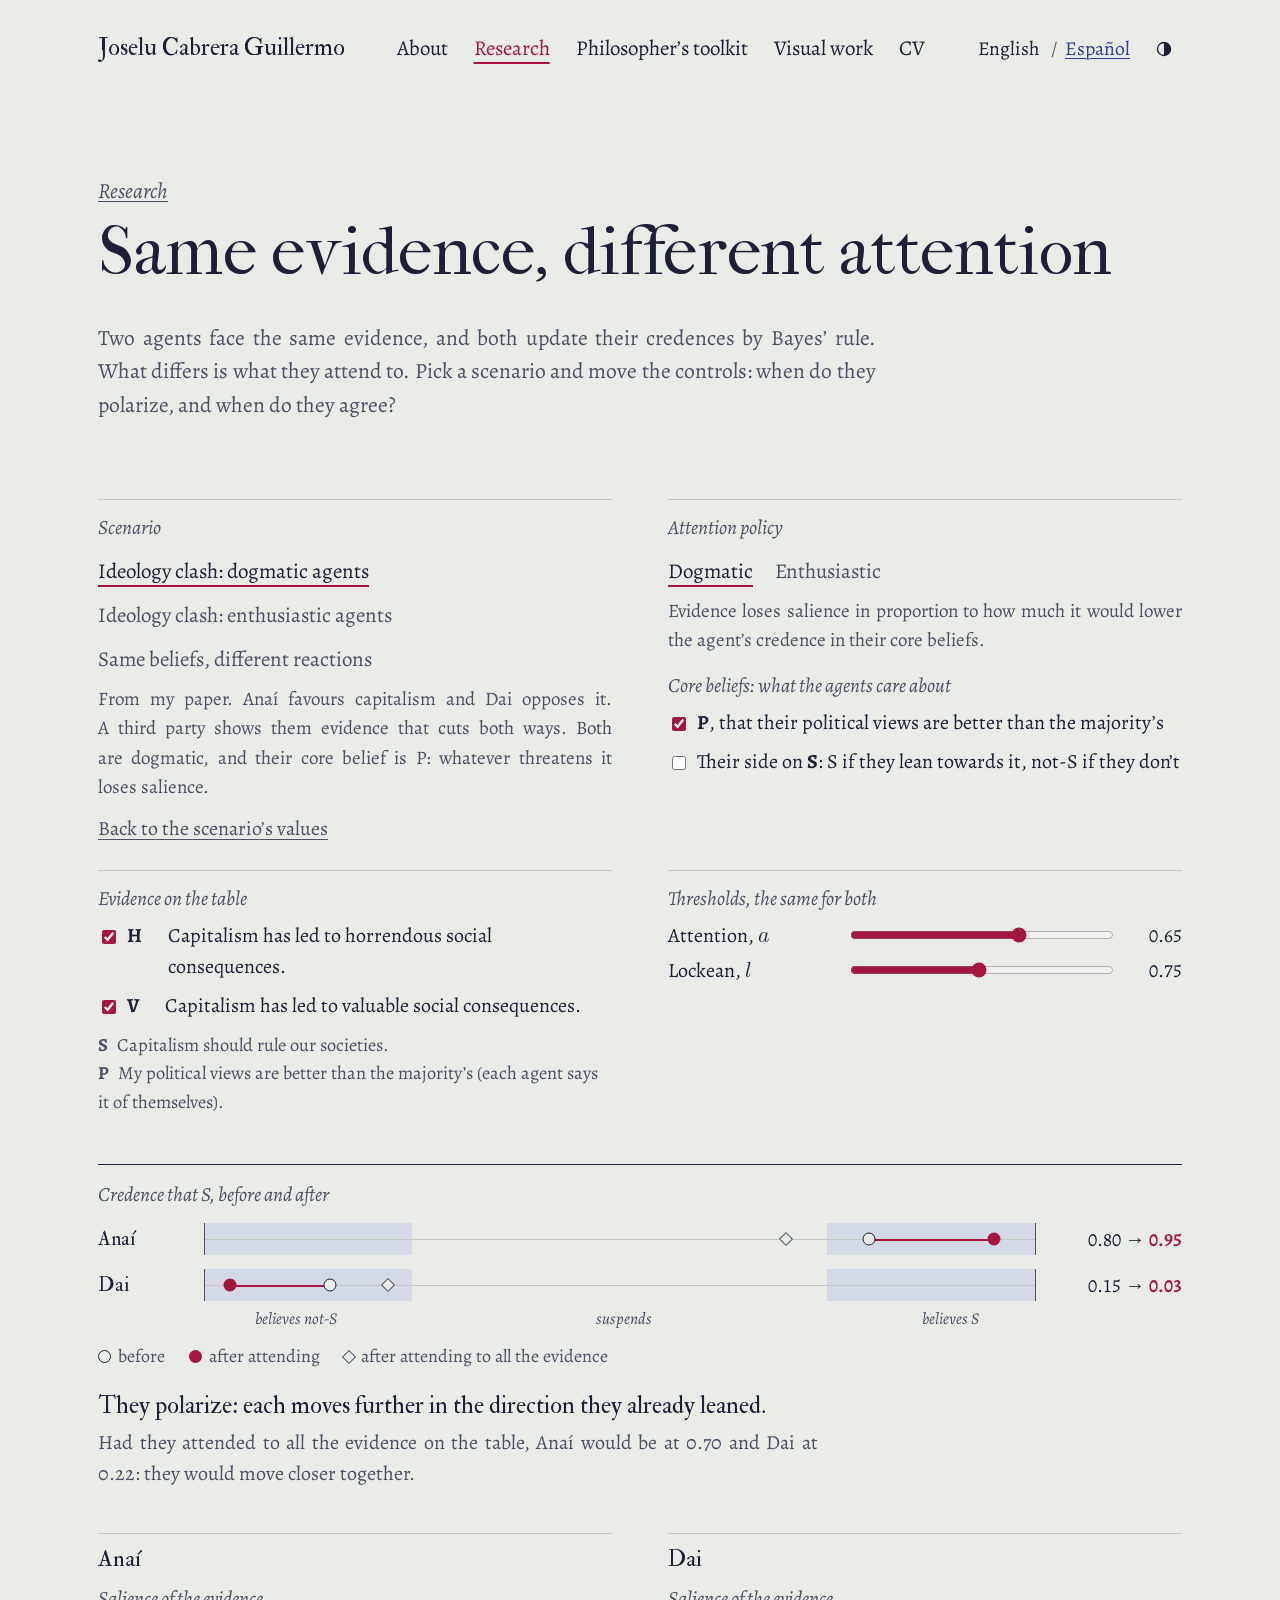
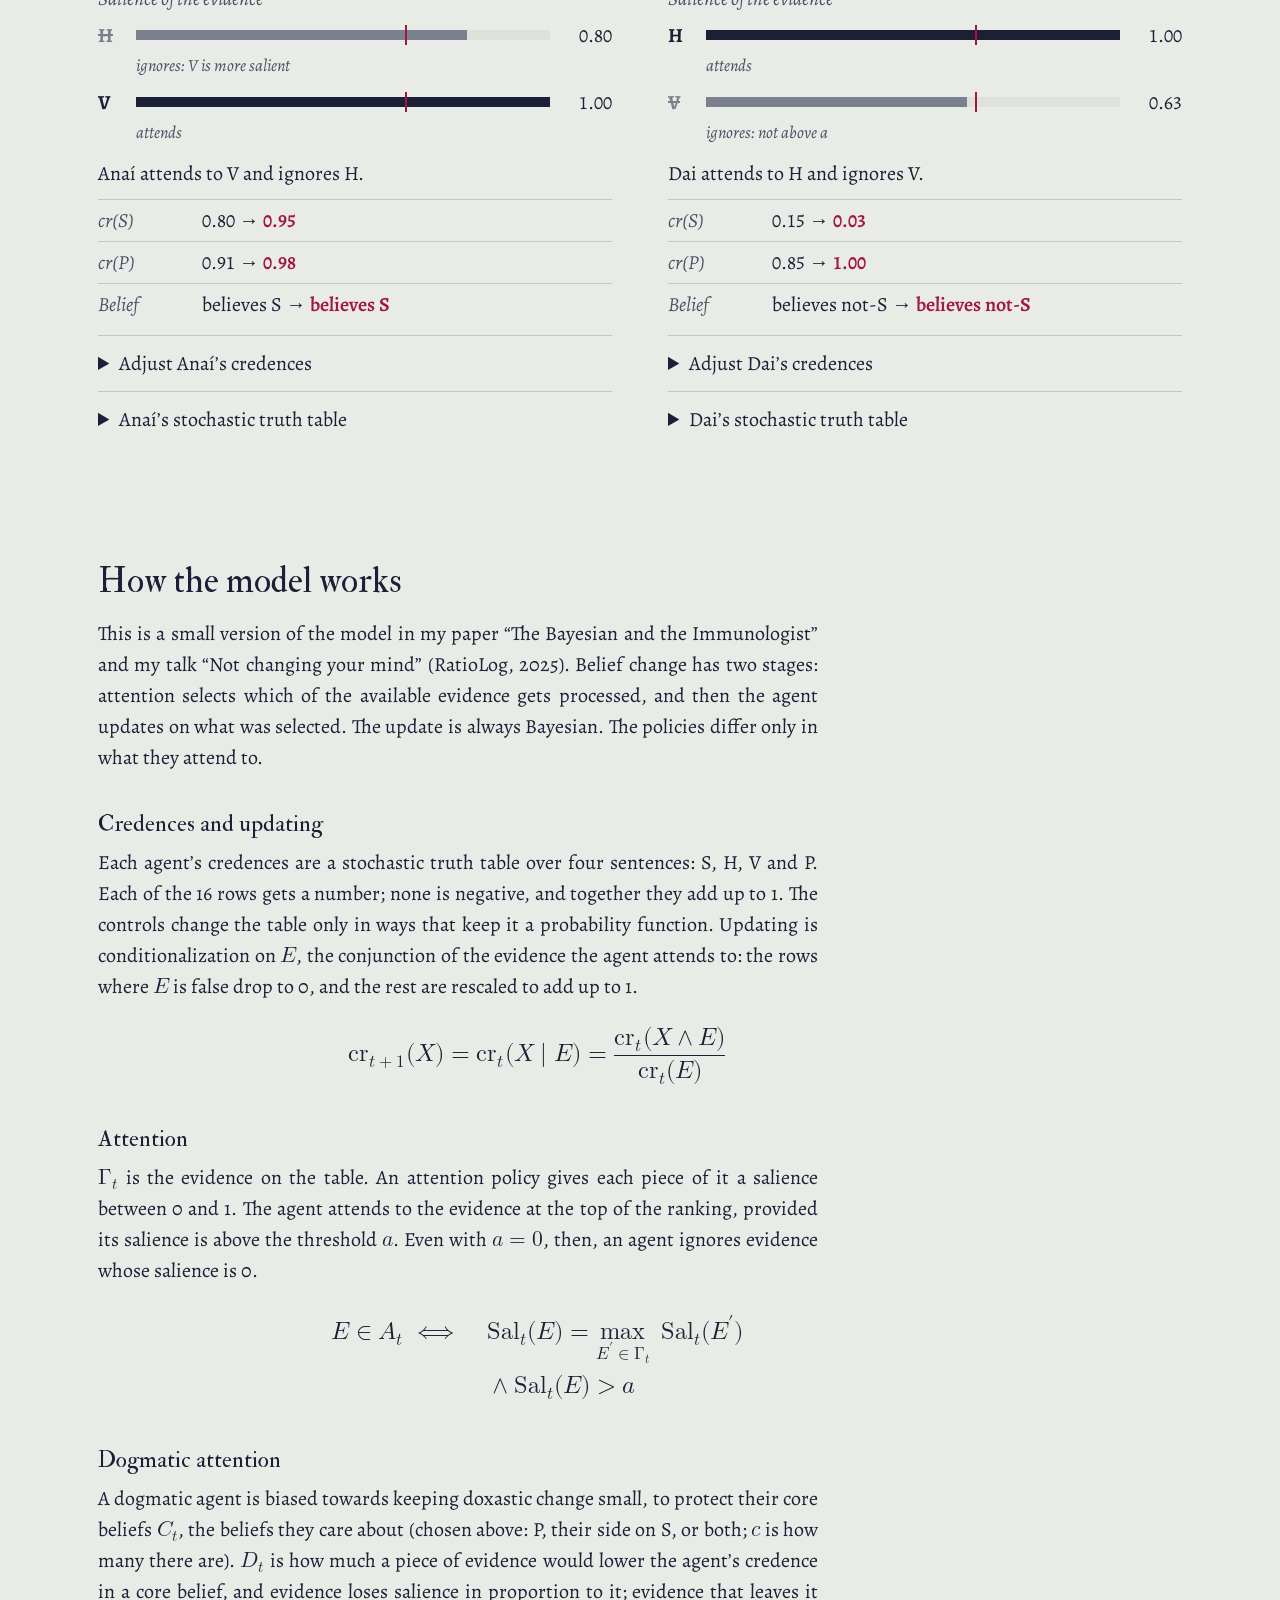
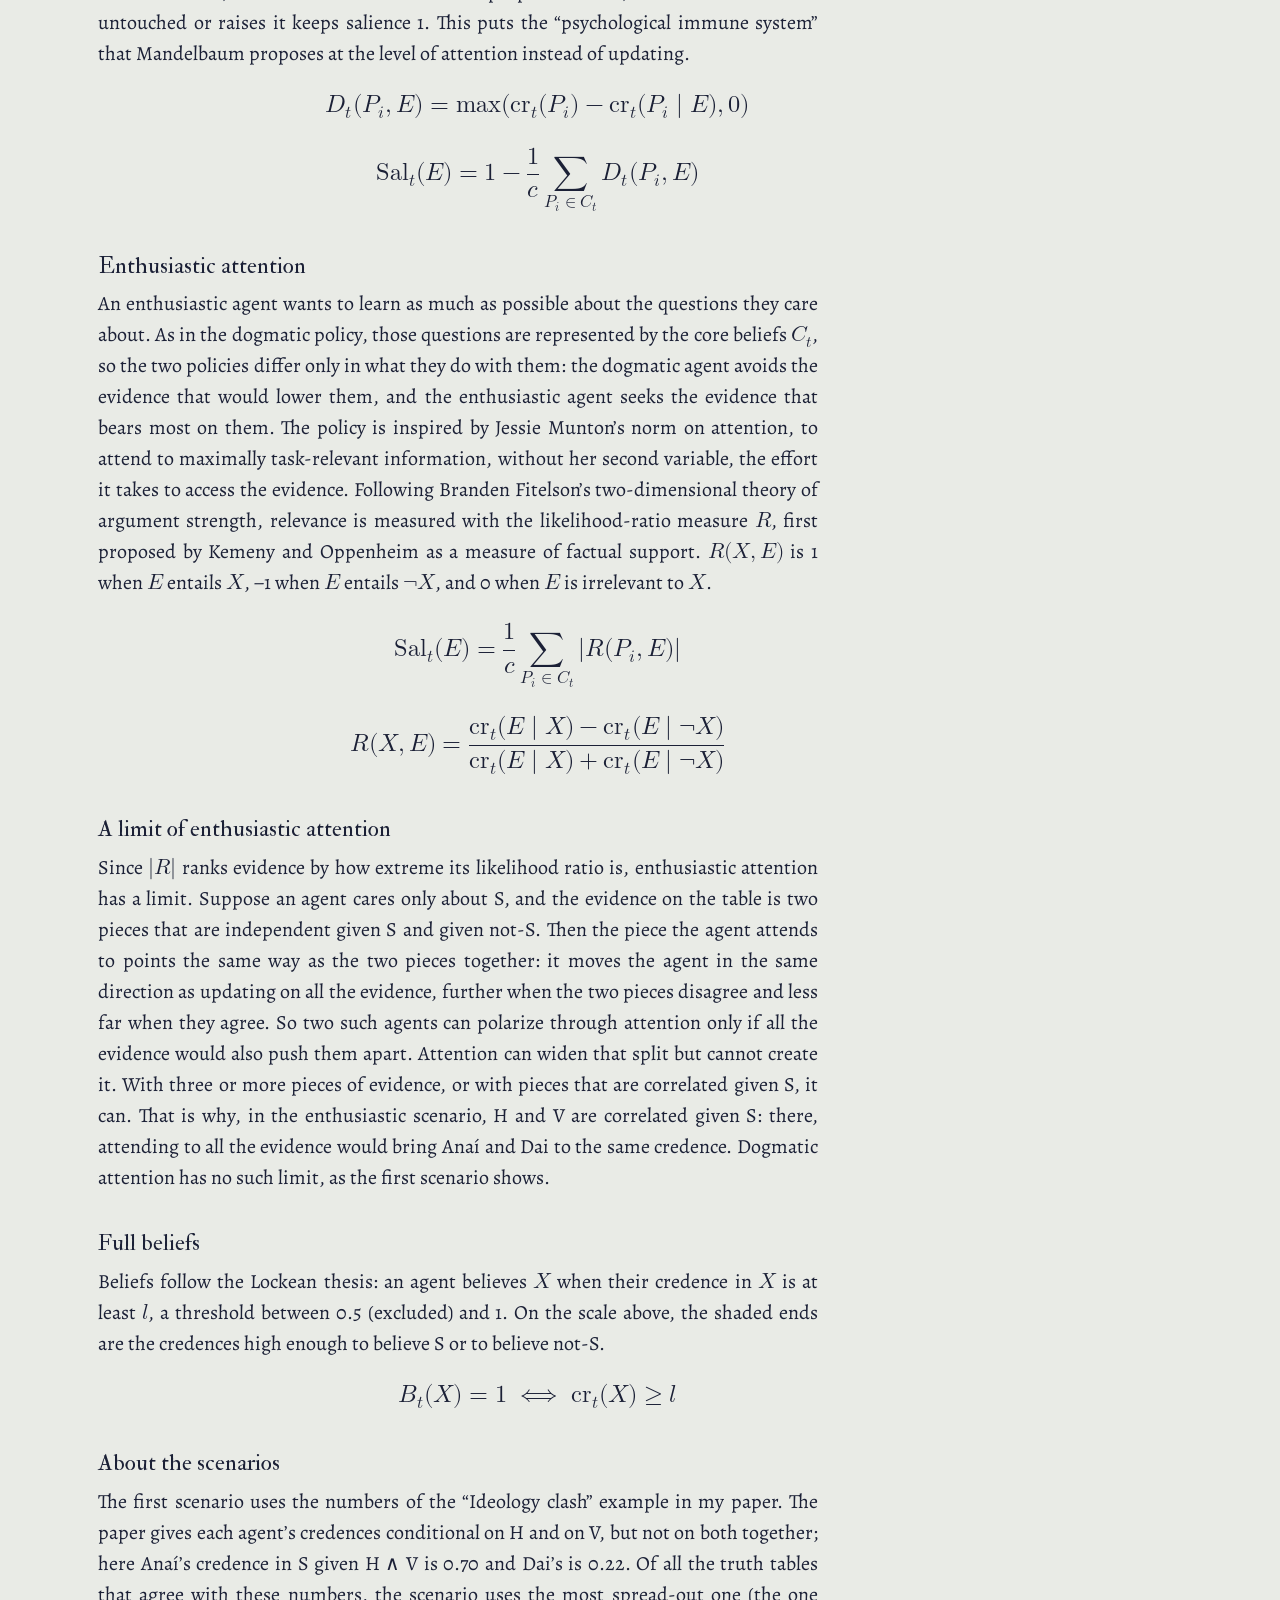
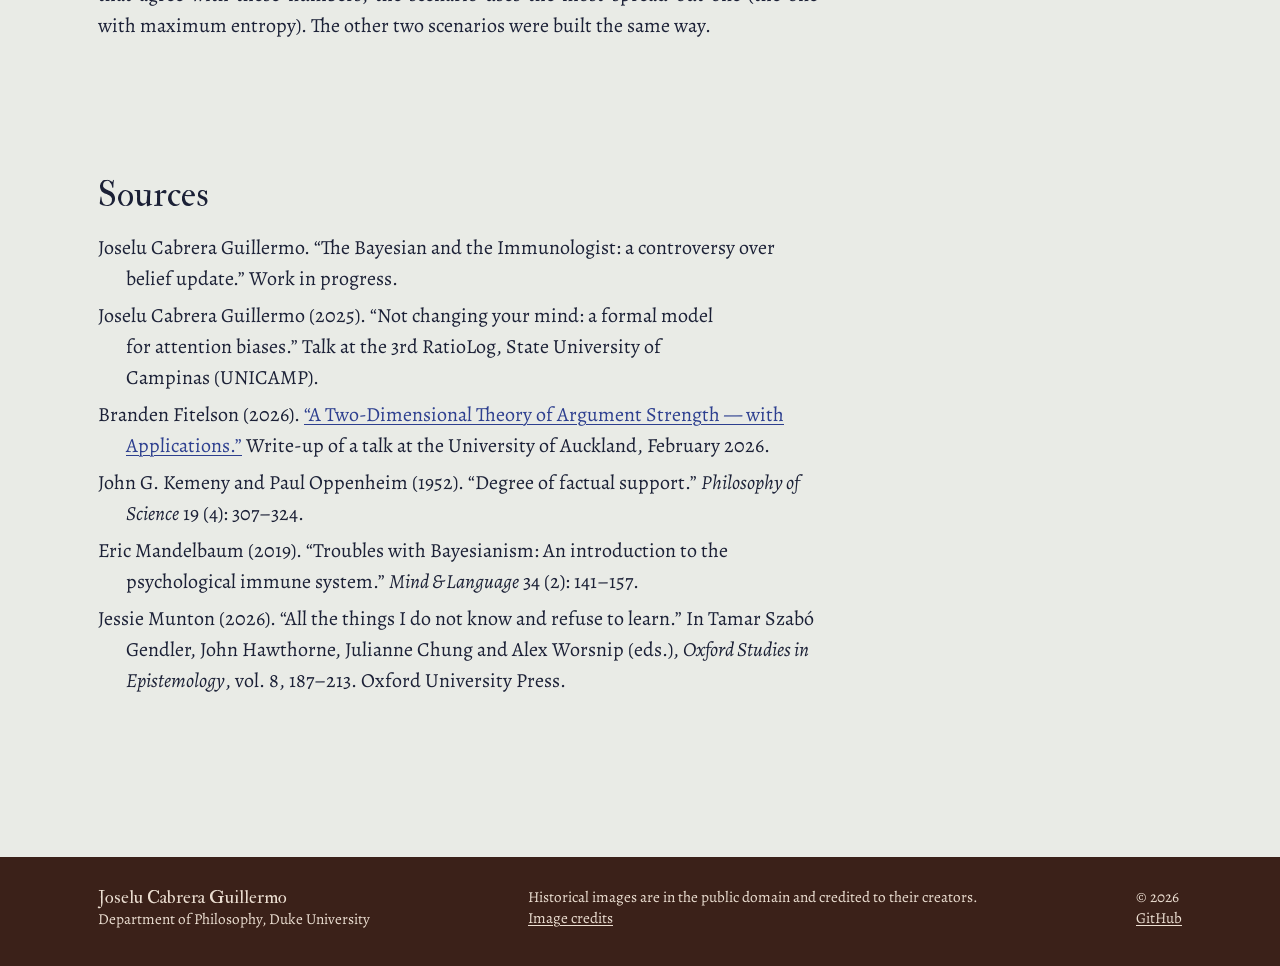
==== commit 82470d0c: "Attention model: LaTeX-style formulas; agents Anaí, Dai and Claudio; fix typeface credits - Formulas" ====
--- a/attention.html
+++ b/attention.html
@@ -78,9 +78,9 @@
             <button type="button" data-scen="clash-enthusiastic" aria-pressed="false"><span lang="en">Ideology clash: enthusiastic agents</span><span lang="es">Choque ideológico: agentes entusiastas</span></button>
             <button type="button" data-scen="same-beliefs" aria-pressed="false"><span lang="en">Same beliefs, different reactions</span><span lang="es">Mismas creencias, distintas reacciones</span></button>
           </div>
-          <p class="att-note" data-scen-note="clash-dogmatic"><span lang="en">From my paper. Ana favours capitalism and Joseph opposes it. A third party shows them evidence that cuts both ways. Both are dogmatic, and their core belief is P: whatever threatens it loses salience.</span><span lang="es">De mi artículo. Ana está a favor del capitalismo y Joseph en contra. Un tercero les muestra evidencia que apunta en ambas direcciones. Ambos son dogmáticos y su creencia nuclear es P: lo que la amenaza pierde saliencia.</span></p>
+          <p class="att-note" data-scen-note="clash-dogmatic"><span lang="en">From my paper. Anaí favours capitalism and Dai opposes it. A third party shows them evidence that cuts both ways. Both are dogmatic, and their core belief is P: whatever threatens it loses salience.</span><span lang="es">De mi artículo. Anaí está a favor del capitalismo y Dai en contra. Un tercero les muestra evidencia que apunta en ambas direcciones. Ambos son dogmáticos y su creencia nuclear es P: lo que la amenaza pierde saliencia.</span></p>
           <p class="att-note" data-scen-note="clash-enthusiastic" hidden><span lang="en">The same story with enthusiastic agents who care about S: each attends to the evidence that, by their own lights, bears most on whether capitalism should rule.</span><span lang="es">La misma historia con agentes entusiastas a quienes les importa S: cada quien atiende a la evidencia que, a su juicio, más incide en si el capitalismo debería regir.</span></p>
-          <p class="att-note" data-scen-note="same-beliefs" hidden><span lang="en">Ana and Dai believe the same things: that capitalism should rule, and that their political views are better than the majority’s. Only H is on the table. Their credences differ, and so do their reactions.</span><span lang="es">Ana y Dai creen lo mismo: que el capitalismo debería regir y que sus ideas políticas son mejores que las de la mayoría. Solo H está sobre la mesa. Sus grados de creencia difieren, y también sus reacciones.</span></p>
+          <p class="att-note" data-scen-note="same-beliefs" hidden><span lang="en">Anaí and Claudio believe the same things: that capitalism should rule, and that their political views are better than the majority’s. Only H is on the table. Their credences differ, and so do their reactions.</span><span lang="es">Anaí y Claudio creen lo mismo: que el capitalismo debería regir y que sus ideas políticas son mejores que las de la mayoría. Solo H está sobre la mesa. Sus grados de creencia difieren, y también sus reacciones.</span></p>
           <button type="button" class="again" id="att-reset"><span lang="en">Back to the scenario’s values</span><span lang="es">Volver a los valores del escenario</span></button>
         </div>
         <div class="att-ctl">
@@ -103,8 +103,8 @@
         </div>
         <div class="att-ctl">
           <p class="att-label"><span lang="en">Thresholds, the same for both</span><span lang="es">Umbrales, los mismos para ambos</span></p>
-          <div class="att-slider"><label for="att-a"><span lang="en">Attention, <i>a</i></span><span lang="es">Atención, <i>a</i></span></label><input type="range" id="att-a" min="0" max="1" step="0.01" value="0.65"><output id="att-a-out" for="att-a"></output></div>
-          <div class="att-slider"><label for="att-l"><span lang="en">Lockean, <i>l</i></span><span lang="es">Lockeano, <i>l</i></span></label><input type="range" id="att-l" min="0.51" max="1" step="0.01" value="0.75"><output id="att-l-out" for="att-l"></output></div>
+          <div class="att-slider"><label for="att-a"><span lang="en">Attention, <math><mrow><mi>a</mi></mrow></math></span><span lang="es">Atención, <math><mrow><mi>a</mi></mrow></math></span></label><input type="range" id="att-a" min="0" max="1" step="0.01" value="0.65"><output id="att-a-out" for="att-a"></output></div>
+          <div class="att-slider"><label for="att-l"><span lang="en">Lockean, <math><mrow><mi>l</mi></mrow></math></span><span lang="es">Lockeano, <math><mrow><mi>l</mi></mrow></math></span></label><input type="range" id="att-l" min="0.51" max="1" step="0.01" value="0.75"><output id="att-l-out" for="att-l"></output></div>
         </div>
       </div>
 
@@ -130,7 +130,7 @@
 
       <div class="att-agents">
         <article class="att-agent">
-          <h3 class="att-name">Ana</h3>
+          <h3 class="att-name">Anaí</h3>
           <p class="att-label"><span lang="en">Salience of the evidence</span><span lang="es">Prominencia de la evidencia</span></p>
           <div class="att-sals"></div>
           <p class="att-says"></p>
@@ -141,12 +141,12 @@
           </details>
           <details class="att-tt">
             <summary><span lang="en"><span class="att-name"></span>’s stochastic truth table</span><span lang="es">Tabla de verdad estocástica de <span class="att-name"></span></span></summary>
-            <p class="att-tt-note"><span lang="en">Before (cr<sub>t</sub>) and after attending and updating (cr<sub>t+1</sub>). Struck-out rows are the ones the evidence rules out.</span><span lang="es">Antes (cr<sub>t</sub>) y después de atender y actualizar (cr<sub>t+1</sub>). Las filas tachadas son las que la evidencia descarta.</span></p>
+            <p class="att-tt-note"><span lang="en">Before (<math><mrow><msub><mi>cr</mi><mi>t</mi></msub></mrow></math>) and after attending and updating (<math><mrow><msub><mi>cr</mi><mrow><mi>t</mi><mo>+</mo><mn>1</mn></mrow></msub></mrow></math>). Struck-out rows are the ones the evidence rules out.</span><span lang="es">Antes (<math><mrow><msub><mi>cr</mi><mi>t</mi></msub></mrow></math>) y después de atender y actualizar (<math><mrow><msub><mi>cr</mi><mrow><mi>t</mi><mo>+</mo><mn>1</mn></mrow></msub></mrow></math>). Las filas tachadas son las que la evidencia descarta.</span></p>
             <table class="att-table"><thead></thead><tbody></tbody></table>
           </details>
         </article>
         <article class="att-agent">
-          <h3 class="att-name">Joseph</h3>
+          <h3 class="att-name">Dai</h3>
           <p class="att-label"><span lang="en">Salience of the evidence</span><span lang="es">Prominencia de la evidencia</span></p>
           <div class="att-sals"></div>
           <p class="att-says"></p>
@@ -157,7 +157,7 @@
           </details>
           <details class="att-tt">
             <summary><span lang="en"><span class="att-name"></span>’s stochastic truth table</span><span lang="es">Tabla de verdad estocástica de <span class="att-name"></span></span></summary>
-            <p class="att-tt-note"><span lang="en">Before (cr<sub>t</sub>) and after attending and updating (cr<sub>t+1</sub>). Struck-out rows are the ones the evidence rules out.</span><span lang="es">Antes (cr<sub>t</sub>) y después de atender y actualizar (cr<sub>t+1</sub>). Las filas tachadas son las que la evidencia descarta.</span></p>
+            <p class="att-tt-note"><span lang="en">Before (<math><mrow><msub><mi>cr</mi><mi>t</mi></msub></mrow></math>) and after attending and updating (<math><mrow><msub><mi>cr</mi><mrow><mi>t</mi><mo>+</mo><mn>1</mn></mrow></msub></mrow></math>). Struck-out rows are the ones the evidence rules out.</span><span lang="es">Antes (<math><mrow><msub><mi>cr</mi><mi>t</mi></msub></mrow></math>) y después de atender y actualizar (<math><mrow><msub><mi>cr</mi><mrow><mi>t</mi><mo>+</mo><mn>1</mn></mrow></msub></mrow></math>). Las filas tachadas son las que la evidencia descarta.</span></p>
             <table class="att-table"><thead></thead><tbody></tbody></table>
           </details>
         </article>
@@ -169,29 +169,29 @@
       <p class="measure" lang="en">This is a small version of the model in my paper “The Bayesian and the Im&shy;mu&shy;nol&shy;o&shy;gist” and my talk “Not changing your mind” (RatioLog, 2025). Belief change has two stages: attention selects which of the available evidence gets processed, and then the agent updates on what was selected. The update is always Bayesian. The policies differ only in what they attend to.</p><p class="measure" lang="es">Es una versión pequeña del modelo de mi artículo “The Bayesian and the Im&shy;mu&shy;nol&shy;o&shy;gist” y de mi ponencia “Not changing your mind” (RatioLog, 2025). El cambio de creencias tiene dos etapas: la atención selecciona qué parte de la evidencia disponible se procesa, y luego el agente actualiza sobre lo seleccionado. La actualización siempre es bayesiana. Las políticas solo difieren en aquello a lo que se atiende.</p>
 
       <h3><span lang="en">Credences and updating</span><span lang="es">Grados de creencia y actualización</span></h3>
-      <p class="measure" lang="en">Each agent’s credences are a stochastic truth table over four sentences: S, H, V and P. Each of the 16 rows gets a number; none is negative, and together they add up to 1. The controls change the table only in ways that keep it a probability function. Updating is conditionalization on E, the conjunction of the evidence the agent attends to: the rows where E is false drop to 0, and the rest are rescaled to add up to 1.</p><p class="measure" lang="es">Los grados de creencia de cada agente son una tabla de verdad estocástica sobre cuatro oraciones: S, H, V y P. Cada una de las 16 filas recibe un número; ninguno es negativo y juntos suman 1. Los controles solo cambian la tabla de maneras que la mantienen como una función de probabilidad. Actualizar es condicionalizar sobre E, la conjunción de la evidencia a la que el agente atiende: las filas en que E es falsa pasan a 0 y el resto se reescala para sumar 1.</p>
+      <p class="measure" lang="en">Each agent’s credences are a stochastic truth table over four sentences: S, H, V and P. Each of the 16 rows gets a number; none is negative, and together they add up to 1. The controls change the table only in ways that keep it a probability function. Updating is conditionalization on <math><mrow><mi>E</mi></mrow></math>, the conjunction of the evidence the agent attends to: the rows where <math><mrow><mi>E</mi></mrow></math> is false drop to 0, and the rest are rescaled to add up to 1.</p><p class="measure" lang="es">Los grados de creencia de cada agente son una tabla de verdad estocástica sobre cuatro oraciones: S, H, V y P. Cada una de las 16 filas recibe un número; ninguno es negativo y juntos suman 1. Los controles solo cambian la tabla de maneras que la mantienen como una función de probabilidad. Actualizar es condicionalizar sobre <math><mrow><mi>E</mi></mrow></math>, la conjunción de la evidencia a la que el agente atiende: las filas en que <math><mrow><mi>E</mi></mrow></math> es falsa pasan a 0 y el resto se reescala para sumar 1.</p>
       <math display="block"><mrow><msub><mi>cr</mi><mrow><mi>t</mi><mo>+</mo><mn>1</mn></mrow></msub><mrow><mo stretchy="false">(</mo><mi>X</mi><mo stretchy="false">)</mo></mrow><mo>=</mo><msub><mi>cr</mi><mi>t</mi></msub><mrow><mo stretchy="false">(</mo><mi>X</mi><mo>∣</mo><mi>E</mi><mo stretchy="false">)</mo></mrow><mo>=</mo><mfrac><mrow><msub><mi>cr</mi><mi>t</mi></msub><mrow><mo stretchy="false">(</mo><mi>X</mi><mo>∧</mo><mi>E</mi><mo stretchy="false">)</mo></mrow></mrow><mrow><msub><mi>cr</mi><mi>t</mi></msub><mrow><mo stretchy="false">(</mo><mi>E</mi><mo stretchy="false">)</mo></mrow></mrow></mfrac></mrow></math>
 
       <h3><span lang="en">Attention</span><span lang="es">Atención</span></h3>
-      <p class="measure" lang="en">Γ<sub>t</sub> is the evidence on the table. An attention policy gives each piece of it a salience between 0 and 1. The agent attends to the evidence at the top of the ranking, provided its salience is above the threshold <i>a</i>. Even with <i>a</i> = 0, then, an agent ignores evidence whose salience is 0.</p><p class="measure" lang="es">Γ<sub>t</sub> es la evidencia sobre la mesa. Una política atencional le asigna a cada pieza una saliencia entre 0 y 1. El agente atiende a la evidencia que encabeza el orden, siempre que su saliencia supere el umbral <i>a</i>. Así, incluso con <i>a</i> = 0, un agente ignora la evidencia cuya saliencia es 0.</p>
-      <math display="block"><mtable columnalign="left"><mtr><mtd><mrow><mi>E</mi><mo>∈</mo><msub><mi>A</mi><mi>t</mi></msub><mspace width="0.3em"/><mo>⟺</mo><mspace width="0.3em"/><msub><mi>Sal</mi><mi>t</mi></msub><mrow><mo stretchy="false">(</mo><mi>E</mi><mo stretchy="false">)</mo></mrow><mo>=</mo><munder><mi>max</mi><mrow><mi>E′</mi><mo>∈</mo><msub><mi>Γ</mi><mi>t</mi></msub></mrow></munder><msub><mi>Sal</mi><mi>t</mi></msub><mrow><mo stretchy="false">(</mo><mi>E′</mi><mo stretchy="false">)</mo></mrow></mrow></mtd></mtr><mtr><mtd><mrow><mspace width="3.2em"/><mo>∧</mo><msub><mi>Sal</mi><mi>t</mi></msub><mrow><mo stretchy="false">(</mo><mi>E</mi><mo stretchy="false">)</mo></mrow><mo>&gt;</mo><mi>a</mi></mrow></mtd></mtr></mtable></math>
+      <p class="measure" lang="en"><math><mrow><msub><mi mathvariant="normal">Γ</mi><mi>t</mi></msub></mrow></math> is the evidence on the table. An attention policy gives each piece of it a salience between 0 and 1. The agent attends to the evidence at the top of the ranking, provided its salience is above the threshold <math><mrow><mi>a</mi></mrow></math>. Even with <math><mrow><mi>a</mi><mo>=</mo><mn>0</mn></mrow></math>, then, an agent ignores evidence whose salience is 0.</p><p class="measure" lang="es"><math><mrow><msub><mi mathvariant="normal">Γ</mi><mi>t</mi></msub></mrow></math> es la evidencia sobre la mesa. Una política atencional le asigna a cada pieza una saliencia entre 0 y 1. El agente atiende a la evidencia que encabeza el orden, siempre que su saliencia supere el umbral <math><mrow><mi>a</mi></mrow></math>. Así, incluso con <math><mrow><mi>a</mi><mo>=</mo><mn>0</mn></mrow></math>, un agente ignora la evidencia cuya saliencia es 0.</p>
+      <math display="block"><mtable><mtr><mtd style="text-align:right"><mrow displaystyle="true"><mi>E</mi><mo>∈</mo><msub><mi>A</mi><mi>t</mi></msub><mspace width="0.2778em"/><mo>⟺</mo><mspace width="0.2778em"/></mrow></mtd><mtd style="text-align:left"><mrow displaystyle="true"><msub><mi>Sal</mi><mi>t</mi></msub><mrow><mo stretchy="false">(</mo><mi>E</mi><mo stretchy="false">)</mo></mrow><mo>=</mo><munder><mo form="prefix" movablelimits="true" lspace="0">max</mo><mrow><msup><mi>E</mi><mo>′</mo></msup><mo>∈</mo><msub><mi mathvariant="normal">Γ</mi><mi>t</mi></msub></mrow></munder><mspace width="0.1667em"/><msub><mi>Sal</mi><mi>t</mi></msub><mrow><mo stretchy="false">(</mo><msup><mi>E</mi><mo>′</mo></msup><mo stretchy="false">)</mo></mrow></mrow></mtd></mtr><mtr><mtd></mtd><mtd style="text-align:left"><mrow displaystyle="true"><mo>∧</mo><msub><mi>Sal</mi><mi>t</mi></msub><mrow><mo stretchy="false">(</mo><mi>E</mi><mo stretchy="false">)</mo></mrow><mo>&gt;</mo><mi>a</mi></mrow></mtd></mtr></mtable></math>
 
       <h3><span lang="en">Dogmatic attention</span><span lang="es">Atención dogmática</span></h3>
-      <p class="measure" lang="en">A dogmatic agent is biased towards keeping doxastic change small, to protect their core beliefs C<sub>t</sub>, the beliefs they care about (chosen above: P, their side on S, or both; <i>c</i> is how many there are). D<sub>t</sub> is how much a piece of evidence would lower the agent’s credence in a core belief, and evidence loses salience in proportion to it; evidence that leaves it untouched or raises it keeps salience 1. This puts the “psychological immune system” that Man&shy;del&shy;baum proposes at the level of attention instead of updating.</p><p class="measure" lang="es">Un agente dogmático tiende a mantener pequeño el cambio doxástico, para proteger sus creencias nucleares C<sub>t</sub>, las creencias que le importan (elegidas arriba: P, su postura sobre S, o ambas; <i>c</i> es cuántas son). D<sub>t</sub> es cuánto bajaría una pieza de evidencia el grado de creencia del agente en una creencia nuclear, y la evidencia pierde saliencia en proporción a eso; la que no la toca o la eleva conserva saliencia 1. Así, el “sistema inmune psicológico” que propone Man&shy;del&shy;baum opera en la atención y no en la actualización.</p>
-      <math display="block"><mrow><msub><mi>D</mi><mi>t</mi></msub><mrow><mo stretchy="false">(</mo><msub><mi>P</mi><mi>i</mi></msub><mo>,</mo><mi>E</mi><mo stretchy="false">)</mo></mrow><mo>=</mo><mi>max</mi><mrow><mo stretchy="false">(</mo><msub><mi>cr</mi><mi>t</mi></msub><mrow><mo stretchy="false">(</mo><msub><mi>P</mi><mi>i</mi></msub><mo stretchy="false">)</mo></mrow><mo>−</mo><msub><mi>cr</mi><mi>t</mi></msub><mrow><mo stretchy="false">(</mo><msub><mi>P</mi><mi>i</mi></msub><mo>∣</mo><mi>E</mi><mo stretchy="false">)</mo></mrow><mo>,</mo><mn>0</mn><mo stretchy="false">)</mo></mrow></mrow></math><math display="block"><mrow><msub><mi>Sal</mi><mi>t</mi></msub><mrow><mo stretchy="false">(</mo><mi>E</mi><mo stretchy="false">)</mo></mrow><mo>=</mo><mn>1</mn><mo>−</mo><mfrac><mn>1</mn><mi>c</mi></mfrac><munder><mo>∑</mo><mrow><msub><mi>P</mi><mi>i</mi></msub><mo>∈</mo><msub><mi>C</mi><mi>t</mi></msub></mrow></munder><msub><mi>D</mi><mi>t</mi></msub><mrow><mo stretchy="false">(</mo><msub><mi>P</mi><mi>i</mi></msub><mo>,</mo><mi>E</mi><mo stretchy="false">)</mo></mrow></mrow></math>
+      <p class="measure" lang="en">A dogmatic agent is biased towards keeping doxastic change small, to protect their core beliefs <math><mrow><msub><mi>C</mi><mi>t</mi></msub></mrow></math>, the beliefs they care about (chosen above: P, their side on S, or both; <math><mrow><mi>c</mi></mrow></math> is how many there are). <math><mrow><msub><mi>D</mi><mi>t</mi></msub></mrow></math> is how much a piece of evidence would lower the agent’s credence in a core belief, and evidence loses salience in proportion to it; evidence that leaves it untouched or raises it keeps salience 1. This puts the “psychological immune system” that Man&shy;del&shy;baum proposes at the level of attention instead of updating.</p><p class="measure" lang="es">Un agente dogmático tiende a mantener pequeño el cambio doxástico, para proteger sus creencias nucleares <math><mrow><msub><mi>C</mi><mi>t</mi></msub></mrow></math>, las creencias que le importan (elegidas arriba: P, su postura sobre S, o ambas; <math><mrow><mi>c</mi></mrow></math> es cuántas son). <math><mrow><msub><mi>D</mi><mi>t</mi></msub></mrow></math> es cuánto bajaría una pieza de evidencia el grado de creencia del agente en una creencia nuclear, y la evidencia pierde saliencia en proporción a eso; la que no la toca o la eleva conserva saliencia 1. Así, el “sistema inmune psicológico” que propone Man&shy;del&shy;baum opera en la atención y no en la actualización.</p>
+      <math display="block"><mrow><msub><mi>D</mi><mi>t</mi></msub><mrow><mo stretchy="false">(</mo><msub><mi>P</mi><mi>i</mi></msub><mo>,</mo><mi>E</mi><mo stretchy="false">)</mo></mrow><mo>=</mo><mo form="prefix" lspace="0" rspace="0">max</mo><mrow><mo stretchy="false">(</mo><msub><mi>cr</mi><mi>t</mi></msub><mrow><mo stretchy="false">(</mo><msub><mi>P</mi><mi>i</mi></msub><mo stretchy="false">)</mo></mrow><mo>−</mo><msub><mi>cr</mi><mi>t</mi></msub><mrow><mo stretchy="false">(</mo><msub><mi>P</mi><mi>i</mi></msub><mo>∣</mo><mi>E</mi><mo stretchy="false">)</mo></mrow><mo>,</mo><mn>0</mn><mo stretchy="false">)</mo></mrow></mrow></math><math display="block"><mrow><msub><mi>Sal</mi><mi>t</mi></msub><mrow><mo stretchy="false">(</mo><mi>E</mi><mo stretchy="false">)</mo></mrow><mo>=</mo><mn>1</mn><mo>−</mo><mfrac><mn>1</mn><mi>c</mi></mfrac><munder><mo>∑</mo><mrow><msub><mi>P</mi><mi>i</mi></msub><mo>∈</mo><msub><mi>C</mi><mi>t</mi></msub></mrow></munder><msub><mi>D</mi><mi>t</mi></msub><mrow><mo stretchy="false">(</mo><msub><mi>P</mi><mi>i</mi></msub><mo>,</mo><mi>E</mi><mo stretchy="false">)</mo></mrow></mrow></math>
 
       <h3><span lang="en">Enthusiastic attention</span><span lang="es">Atención entusiasta</span></h3>
-      <p class="measure" lang="en">An enthusiastic agent wants to learn as much as possible about the questions they care about. As in the dogmatic policy, those questions are represented by the core beliefs C<sub>t</sub>, so the two policies differ only in what they do with them: the dogmatic agent avoids the evidence that would lower them, and the enthusiastic agent seeks the evidence that bears most on them. The policy is inspired by Jessie Munton’s norm on attention, to attend to maximally task-relevant information, without her second variable, the effort it takes to access the evidence. Following Branden Fitelson’s two-dimensional theory of argument strength, relevance is measured with the likelihood-ratio measure <i>R</i>, first proposed by Kemeny and Oppenheim as a measure of factual support. <i>R</i>(X, E) is 1 when E entails X, −1 when E entails not-X, and 0 when E is irrelevant to X.</p><p class="measure" lang="es">Un agente entusiasta quiere aprender lo más posible sobre las preguntas que le importan. Como en la política dogmática, esas preguntas se representan con las creencias nucleares C<sub>t</sub>, así que las dos políticas solo difieren en qué hacen con ellas: el agente dogmático evita la evidencia que las bajaría y el entusiasta busca la evidencia que más incide en ellas. La política se inspira en la norma de Jessie Munton sobre la atención, atender a la información más relevante para la tarea, sin su segunda variable, el esfuerzo que cuesta acceder a la evidencia. Siguiendo la teoría bidimensional de la fuerza argumentativa de Branden Fitelson, la relevancia se mide con la medida de razón de verosimilitudes <i>R</i>, propuesta primero por Kemeny y Oppenheim como medida de apoyo fáctico. <i>R</i>(X, E) vale 1 cuando E implica X, −1 cuando E implica no-X y 0 cuando E es irrelevante para X.</p>
-      <math display="block"><mrow><msub><mi>Sal</mi><mi>t</mi></msub><mrow><mo stretchy="false">(</mo><mi>E</mi><mo stretchy="false">)</mo></mrow><mo>=</mo><mfrac><mn>1</mn><mi>c</mi></mfrac><munder><mo>∑</mo><mrow><msub><mi>P</mi><mi>i</mi></msub><mo>∈</mo><msub><mi>C</mi><mi>t</mi></msub></mrow></munder><mo stretchy="false" lspace="0" rspace="0">|</mo><mi>R</mi><mrow><mo stretchy="false">(</mo><msub><mi>P</mi><mi>i</mi></msub><mo>,</mo><mi>E</mi><mo stretchy="false">)</mo></mrow><mo stretchy="false" lspace="0" rspace="0">|</mo></mrow></math><math display="block"><mrow><mi>R</mi><mrow><mo stretchy="false">(</mo><mi>X</mi><mo>,</mo><mi>E</mi><mo stretchy="false">)</mo></mrow><mo>=</mo><mfrac><mrow><msub><mi>cr</mi><mi>t</mi></msub><mrow><mo stretchy="false">(</mo><mi>E</mi><mo>∣</mo><mi>X</mi><mo stretchy="false">)</mo></mrow><mo>−</mo><msub><mi>cr</mi><mi>t</mi></msub><mrow><mo stretchy="false">(</mo><mi>E</mi><mo>∣</mo><mo>¬</mo><mi>X</mi><mo stretchy="false">)</mo></mrow></mrow><mrow><msub><mi>cr</mi><mi>t</mi></msub><mrow><mo stretchy="false">(</mo><mi>E</mi><mo>∣</mo><mi>X</mi><mo stretchy="false">)</mo></mrow><mo>+</mo><msub><mi>cr</mi><mi>t</mi></msub><mrow><mo stretchy="false">(</mo><mi>E</mi><mo>∣</mo><mo>¬</mo><mi>X</mi><mo stretchy="false">)</mo></mrow></mrow></mfrac></mrow></math>
+      <p class="measure" lang="en">An enthusiastic agent wants to learn as much as possible about the questions they care about. As in the dogmatic policy, those questions are represented by the core beliefs <math><mrow><msub><mi>C</mi><mi>t</mi></msub></mrow></math>, so the two policies differ only in what they do with them: the dogmatic agent avoids the evidence that would lower them, and the enthusiastic agent seeks the evidence that bears most on them. The policy is inspired by Jessie Munton’s norm on attention, to attend to maximally task-relevant information, without her second variable, the effort it takes to access the evidence. Following Branden Fitelson’s two-dimensional theory of argument strength, relevance is measured with the likelihood-ratio measure <math><mrow><mi>R</mi></mrow></math>, first proposed by Kemeny and Oppenheim as a measure of factual support. <math><mrow><mi>R</mi><mrow><mo stretchy="false">(</mo><mi>X</mi><mo>,</mo><mi>E</mi><mo stretchy="false">)</mo></mrow></mrow></math> is 1 when <math><mrow><mi>E</mi></mrow></math> entails <math><mrow><mi>X</mi></mrow></math>, −1 when <math><mrow><mi>E</mi></mrow></math> entails <math><mrow><mrow><mo>¬</mo><mi>X</mi></mrow></mrow></math>, and 0 when <math><mrow><mi>E</mi></mrow></math> is irrelevant to <math><mrow><mi>X</mi></mrow></math>.</p><p class="measure" lang="es">Un agente entusiasta quiere aprender lo más posible sobre las preguntas que le importan. Como en la política dogmática, esas preguntas se representan con las creencias nucleares <math><mrow><msub><mi>C</mi><mi>t</mi></msub></mrow></math>, así que las dos políticas solo difieren en qué hacen con ellas: el agente dogmático evita la evidencia que las bajaría y el entusiasta busca la evidencia que más incide en ellas. La política se inspira en la norma de Jessie Munton sobre la atención, atender a la información más relevante para la tarea, sin su segunda variable, el esfuerzo que cuesta acceder a la evidencia. Siguiendo la teoría bidimensional de la fuerza argumentativa de Branden Fitelson, la relevancia se mide con la medida de razón de verosimilitudes <math><mrow><mi>R</mi></mrow></math>, propuesta primero por Kemeny y Oppenheim como medida de apoyo fáctico. <math><mrow><mi>R</mi><mrow><mo stretchy="false">(</mo><mi>X</mi><mo>,</mo><mi>E</mi><mo stretchy="false">)</mo></mrow></mrow></math> vale 1 cuando <math><mrow><mi>E</mi></mrow></math> implica <math><mrow><mi>X</mi></mrow></math>, −1 cuando <math><mrow><mi>E</mi></mrow></math> implica <math><mrow><mrow><mo>¬</mo><mi>X</mi></mrow></mrow></math> y 0 cuando <math><mrow><mi>E</mi></mrow></math> es irrelevante para <math><mrow><mi>X</mi></mrow></math>.</p>
+      <math display="block"><mrow><msub><mi>Sal</mi><mi>t</mi></msub><mrow><mo stretchy="false">(</mo><mi>E</mi><mo stretchy="false">)</mo></mrow><mo>=</mo><mfrac><mn>1</mn><mi>c</mi></mfrac><munder><mo>∑</mo><mrow><msub><mi>P</mi><mi>i</mi></msub><mo>∈</mo><msub><mi>C</mi><mi>t</mi></msub></mrow></munder><mrow><mo form="prefix" stretchy="false">|</mo><mi>R</mi><mrow><mo stretchy="false">(</mo><msub><mi>P</mi><mi>i</mi></msub><mo>,</mo><mi>E</mi><mo stretchy="false">)</mo></mrow><mo form="postfix" stretchy="false">|</mo></mrow></mrow></math><math display="block"><mrow><mi>R</mi><mrow><mo stretchy="false">(</mo><mi>X</mi><mo>,</mo><mi>E</mi><mo stretchy="false">)</mo></mrow><mo>=</mo><mfrac><mrow><msub><mi>cr</mi><mi>t</mi></msub><mrow><mo stretchy="false">(</mo><mi>E</mi><mo>∣</mo><mi>X</mi><mo stretchy="false">)</mo></mrow><mo>−</mo><msub><mi>cr</mi><mi>t</mi></msub><mrow><mo stretchy="false">(</mo><mi>E</mi><mo>∣</mo><mrow><mo>¬</mo><mi>X</mi></mrow><mo stretchy="false">)</mo></mrow></mrow><mrow><msub><mi>cr</mi><mi>t</mi></msub><mrow><mo stretchy="false">(</mo><mi>E</mi><mo>∣</mo><mi>X</mi><mo stretchy="false">)</mo></mrow><mo>+</mo><msub><mi>cr</mi><mi>t</mi></msub><mrow><mo stretchy="false">(</mo><mi>E</mi><mo>∣</mo><mrow><mo>¬</mo><mi>X</mi></mrow><mo stretchy="false">)</mo></mrow></mrow></mfrac></mrow></math>
       <h3><span lang="en">A limit of enthusiastic attention</span><span lang="es">Un límite de la atención entusiasta</span></h3>
-      <p class="measure" lang="en">Since |<i>R</i>| ranks evidence by how extreme its likelihood ratio is, enthusiastic attention has a limit. Suppose an agent cares only about S, and the evidence on the table is two pieces that are independent given S and given not-S. Then the piece the agent attends to points the same way as the two pieces together: it moves the agent in the same direction as updating on all the evidence, further when the two pieces disagree and less far when they agree. So two such agents can polarize through attention only if all the evidence would also push them apart. Attention can widen that split but cannot create it. With three or more pieces of evidence, or with pieces that are correlated given S, it can. That is why, in the enthusiastic scenario, H and V are correlated given S: there, attending to all the evidence would bring Ana and Joseph to the same credence. Dogmatic attention has no such limit, as the first scenario shows.</p><p class="measure" lang="es">Como |<i>R</i>| ordena la evidencia según qué tan extrema es su razón de verosimilitudes, la atención entusiasta tiene un límite. Supongamos que a un agente solo le importa S y que la evidencia sobre la mesa son dos piezas independientes dado S y dado no-S. Entonces la pieza a la que el agente atiende apunta en la misma dirección que las dos juntas: lo mueve en la misma dirección que actualizar con toda la evidencia, más lejos cuando las dos piezas discrepan y menos cuando coinciden. Así, dos agentes como estos solo pueden polarizarse por la atención si toda la evidencia también los separaría. La atención puede ampliar esa separación, pero no crearla. Con tres o más piezas de evidencia, o con piezas correlacionadas dado S, sí puede. Por eso, en el escenario entusiasta, H y V están correlacionadas dado S: ahí, atender a toda la evidencia llevaría a Ana y a Joseph al mismo grado de creencia. La atención dogmática no tiene este límite, como muestra el primer escenario.</p>
+      <p class="measure" lang="en">Since <math><mrow><mrow><mo form="prefix" stretchy="false">|</mo><mi>R</mi><mo form="postfix" stretchy="false">|</mo></mrow></mrow></math> ranks evidence by how extreme its likelihood ratio is, enthusiastic attention has a limit. Suppose an agent cares only about S, and the evidence on the table is two pieces that are independent given S and given not-S. Then the piece the agent attends to points the same way as the two pieces together: it moves the agent in the same direction as updating on all the evidence, further when the two pieces disagree and less far when they agree. So two such agents can polarize through attention only if all the evidence would also push them apart. Attention can widen that split but cannot create it. With three or more pieces of evidence, or with pieces that are correlated given S, it can. That is why, in the enthusiastic scenario, H and V are correlated given S: there, attending to all the evidence would bring Anaí and Dai to the same credence. Dogmatic attention has no such limit, as the first scenario shows.</p><p class="measure" lang="es">Como <math><mrow><mrow><mo form="prefix" stretchy="false">|</mo><mi>R</mi><mo form="postfix" stretchy="false">|</mo></mrow></mrow></math> ordena la evidencia según qué tan extrema es su razón de verosimilitudes, la atención entusiasta tiene un límite. Supongamos que a un agente solo le importa S y que la evidencia sobre la mesa son dos piezas independientes dado S y dado no-S. Entonces la pieza a la que el agente atiende apunta en la misma dirección que las dos juntas: lo mueve en la misma dirección que actualizar con toda la evidencia, más lejos cuando las dos piezas discrepan y menos cuando coinciden. Así, dos agentes como estos solo pueden polarizarse por la atención si toda la evidencia también los separaría. La atención puede ampliar esa separación, pero no crearla. Con tres o más piezas de evidencia, o con piezas correlacionadas dado S, sí puede. Por eso, en el escenario entusiasta, H y V están correlacionadas dado S: ahí, atender a toda la evidencia llevaría a Anaí y a Dai al mismo grado de creencia. La atención dogmática no tiene este límite, como muestra el primer escenario.</p>
 
       <h3><span lang="en">Full beliefs</span><span lang="es">Creencias plenas</span></h3>
-      <p class="measure" lang="en">Beliefs follow the Lockean thesis: an agent believes X when their credence in X is at least <i>l</i>, a threshold between 0.5 (excluded) and 1. On the scale above, the shaded ends are the credences high enough to believe S or to believe not-S.</p><p class="measure" lang="es">Las creencias siguen la tesis lockeana: un agente cree X cuando su grado de creencia en X es al menos <i>l</i>, un umbral mayor que 0.5 y no mayor que 1. En la escala de arriba, los extremos sombreados son los grados de creencia suficientes para creer S o para creer no-S.</p>
-      <math display="block"><mrow><msub><mi>B</mi><mi>t</mi></msub><mrow><mo stretchy="false">(</mo><mi>X</mi><mo stretchy="false">)</mo></mrow><mo>=</mo><mn>1</mn><mspace width="0.3em"/><mo>⟺</mo><mspace width="0.3em"/><msub><mi>cr</mi><mi>t</mi></msub><mrow><mo stretchy="false">(</mo><mi>X</mi><mo stretchy="false">)</mo></mrow><mo>≥</mo><mi>l</mi></mrow></math>
+      <p class="measure" lang="en">Beliefs follow the Lockean thesis: an agent believes <math><mrow><mi>X</mi></mrow></math> when their credence in <math><mrow><mi>X</mi></mrow></math> is at least <math><mrow><mi>l</mi></mrow></math>, a threshold between 0.5 (excluded) and 1. On the scale above, the shaded ends are the credences high enough to believe S or to believe not-S.</p><p class="measure" lang="es">Las creencias siguen la tesis lockeana: un agente cree <math><mrow><mi>X</mi></mrow></math> cuando su grado de creencia en <math><mrow><mi>X</mi></mrow></math> es al menos <math><mrow><mi>l</mi></mrow></math>, un umbral mayor que 0.5 y no mayor que 1. En la escala de arriba, los extremos sombreados son los grados de creencia suficientes para creer S o para creer no-S.</p>
+      <math display="block"><mrow><msub><mi>B</mi><mi>t</mi></msub><mrow><mo stretchy="false">(</mo><mi>X</mi><mo stretchy="false">)</mo></mrow><mo>=</mo><mn>1</mn><mspace width="0.2778em"/><mo>⟺</mo><mspace width="0.2778em"/><msub><mi>cr</mi><mi>t</mi></msub><mrow><mo stretchy="false">(</mo><mi>X</mi><mo stretchy="false">)</mo></mrow><mo>≥</mo><mi>l</mi></mrow></math>
 
       <h3><span lang="en">About the scenarios</span><span lang="es">Sobre los escenarios</span></h3>
-      <p class="measure" lang="en">The first scenario uses the numbers of the “Ideology clash” example in my paper. The paper gives each agent’s credences conditional on H and on V, but not on both together; here Ana’s credence in S given H ∧ V is 0.70 and Joseph’s is 0.22. Of all the truth tables that agree with these numbers, the scenario uses the most spread-out one (the one with maximum entropy). The other two scenarios were built the same way.</p><p class="measure" lang="es">El primer escenario usa los números del ejemplo “Ideology clash” de mi artículo. El artículo da los grados de creencia de cada agente condicionales a H y a V, pero no a ambas juntas; aquí el grado de creencia de Ana en S dado H ∧ V es 0.70 y el de Joseph, 0.22. De todas las tablas de verdad que concuerdan con esos números, el escenario usa la más repartida (la de máxima entropía). Los otros dos escenarios se construyeron de la misma manera.</p>
+      <p class="measure" lang="en">The first scenario uses the numbers of the “Ideology clash” example in my paper. The paper gives each agent’s credences conditional on H and on V, but not on both together; here Anaí’s credence in S given H ∧ V is 0.70 and Dai’s is 0.22. Of all the truth tables that agree with these numbers, the scenario uses the most spread-out one (the one with maximum entropy). The other two scenarios were built the same way.</p><p class="measure" lang="es">El primer escenario usa los números del ejemplo “Ideology clash” de mi artículo. El artículo da los grados de creencia de cada agente condicionales a H y a V, pero no a ambas juntas; aquí el grado de creencia de Anaí en S dado H ∧ V es 0.70 y el de Dai, 0.22. De todas las tablas de verdad que concuerdan con esos números, el escenario usa la más repartida (la de máxima entropía). Los otros dos escenarios se construyeron de la misma manera.</p>
     </section>
 
     <section class="wrap" id="sources">
--- a/assets/css/fonts.css
+++ b/assets/css/fonts.css
@@ -1,4 +1,5 @@
-/* Self-hosted fonts (no requests to Google). All three families are under the SIL Open Font License 1.1.
+/* Self-hosted fonts (no requests to Google). IM Fell, Alegreya and Courier Prime are under the SIL Open Font License 1.1;
+   the formulas on attention.html use a subset of Latin Modern Math (GUST Font License; see ../fonts/README-latin-modern-math-subset.txt).
    IM Fell types: digitized by Igino Marini from the 17th-century types Bishop John Fell left to Oxford.
    Alegreya: Juan Pablo del Peral, Huerta Tipográfica (Argentina).
    Courier Prime: Alan Dague-Greene, for Quote-Unquote Apps. Used only inside the ASCII figure. */
@@ -35,3 +36,8 @@
   src: url("../fonts/courier-prime-latin-400-normal.woff2") format("woff2"); }
 @font-face { font-family: "Courier Prime"; font-style: normal; font-weight: 700; font-display: swap;
   src: url("../fonts/courier-prime-latin-700-normal.woff2") format("woff2"); }
+
+/* Formulas (attention.html): a subset of Latin Modern Math, the OpenType math companion of TeX's Latin Modern,
+   by B. Jackowski, P. Strzelczyk and P. Pianowski (GUST e-foundry). Downloaded only by pages with formulas. */
+@font-face { font-family: "Latin Modern Math Subset"; font-style: normal; font-weight: 400; font-display: swap;
+  src: url("../fonts/latin-modern-math-subset.woff2") format("woff2"); }
--- a/assets/css/style.css
+++ b/assets/css/style.css
@@ -397,7 +397,6 @@
   .att-row-name { grid-area: name; } .att-row-num { grid-area: num; } .att-track { grid-area: track; }
   .att-axis { grid-template-columns: minmax(0, 1fr); }
   .att-axis > span:not(.att-zones) { display: none; }
-  .att-how math[display="block"] { font-size: 1em; }
 }
 
 /* The two agents */
@@ -436,8 +435,11 @@
 
 /* How the model works */
 .att-how h3 { margin: 1.6em 0 0.4em; }
-.att-how math { font-family: "STIX Two Math", "Cambria Math", math; }
-.att-how math[display="block"] { display: block; margin: 12px 0 18px; font-size: 1.12em; overflow-x: auto; overflow-y: hidden; max-width: 100%; padding: 4px 0; }
+/* Formulas: set like a LaTeX equation environment, in Latin Modern Math */
+math { font-family: "Latin Modern Math Subset", "Latin Modern Math", "STIX Two Math", "Cambria Math", math; font-size: 1.08em; }
+math[display="block"] { display: block math; margin: 14px 0 20px; font-size: 1.22em; overflow-x: auto; overflow-y: hidden; max-width: 100%; padding: 4px 0; text-align: center; }
+.att-how math[display="block"] { max-width: var(--measure); }
+@media (max-width: 620px) { math[display="block"] { font-size: 1.06em; } }
 
 /* ---------- 9. Visual work: the darkroom ---------- */
 body.darkroom {
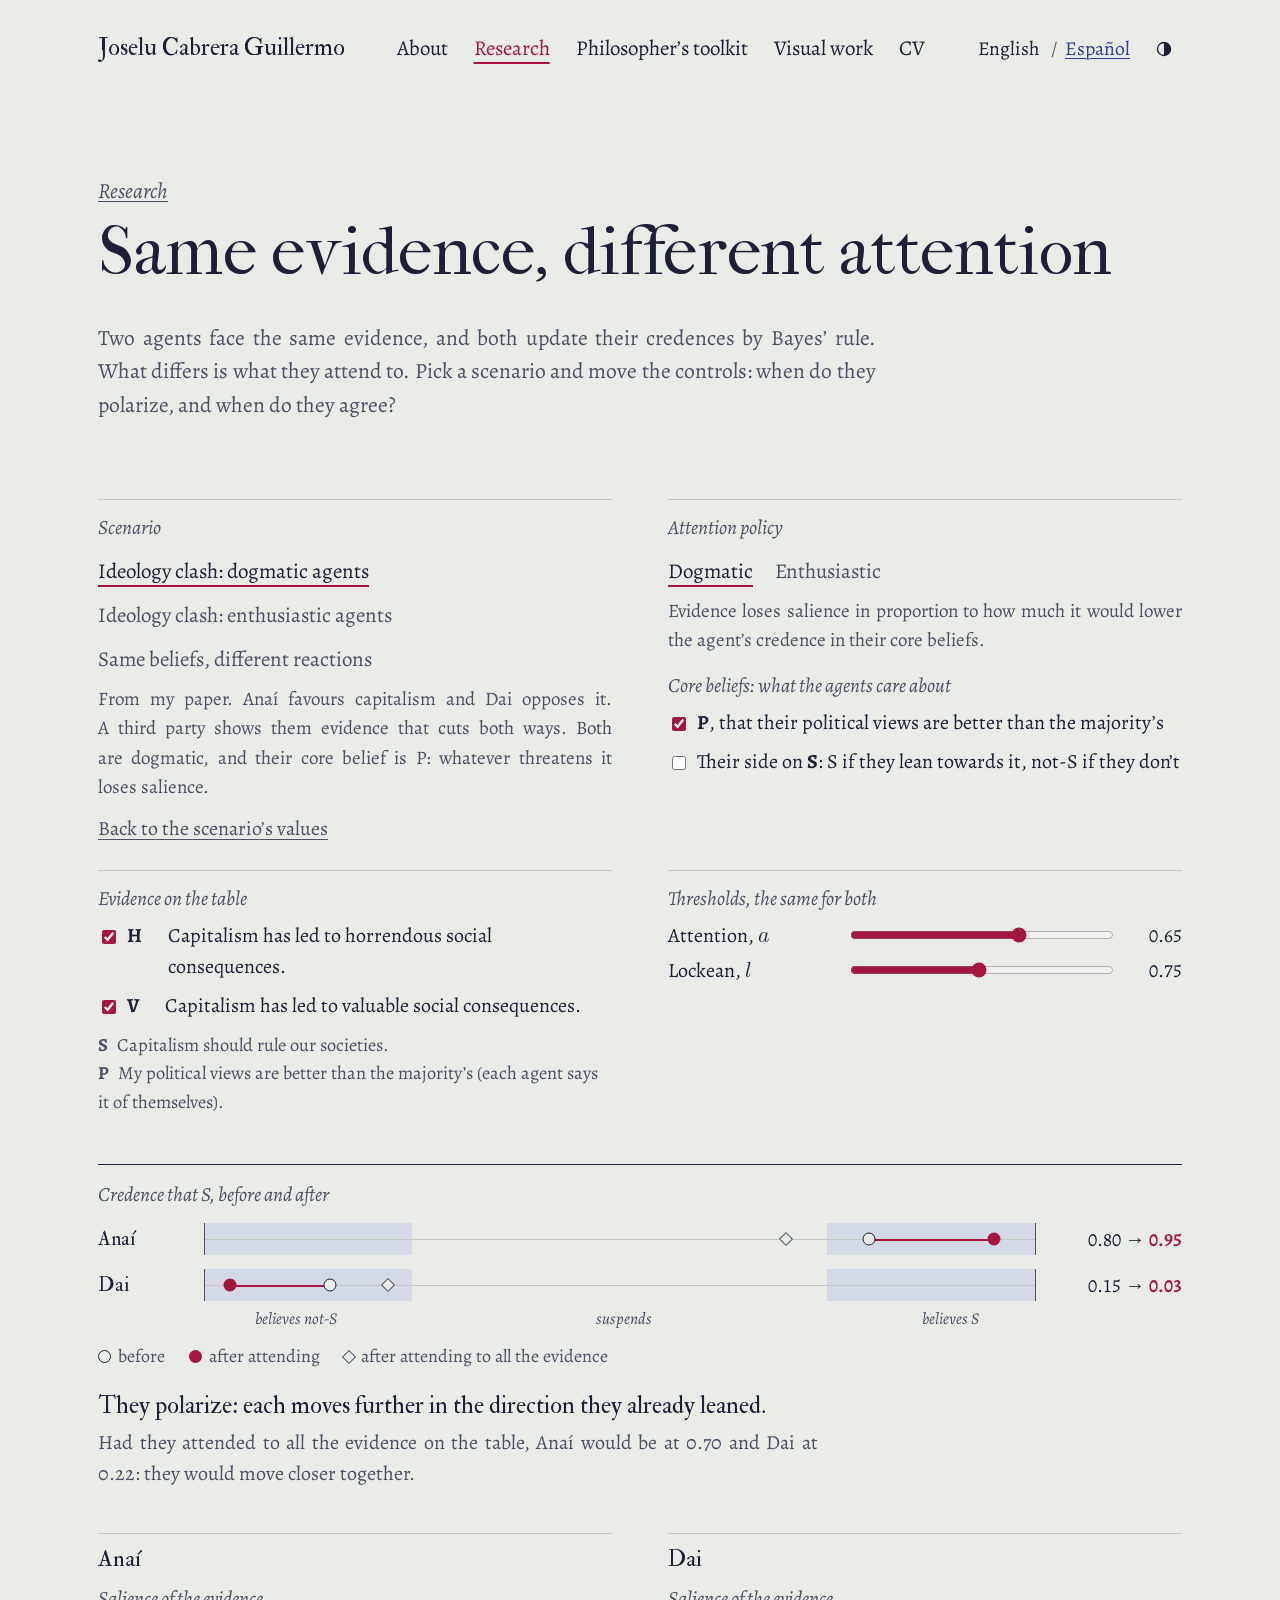
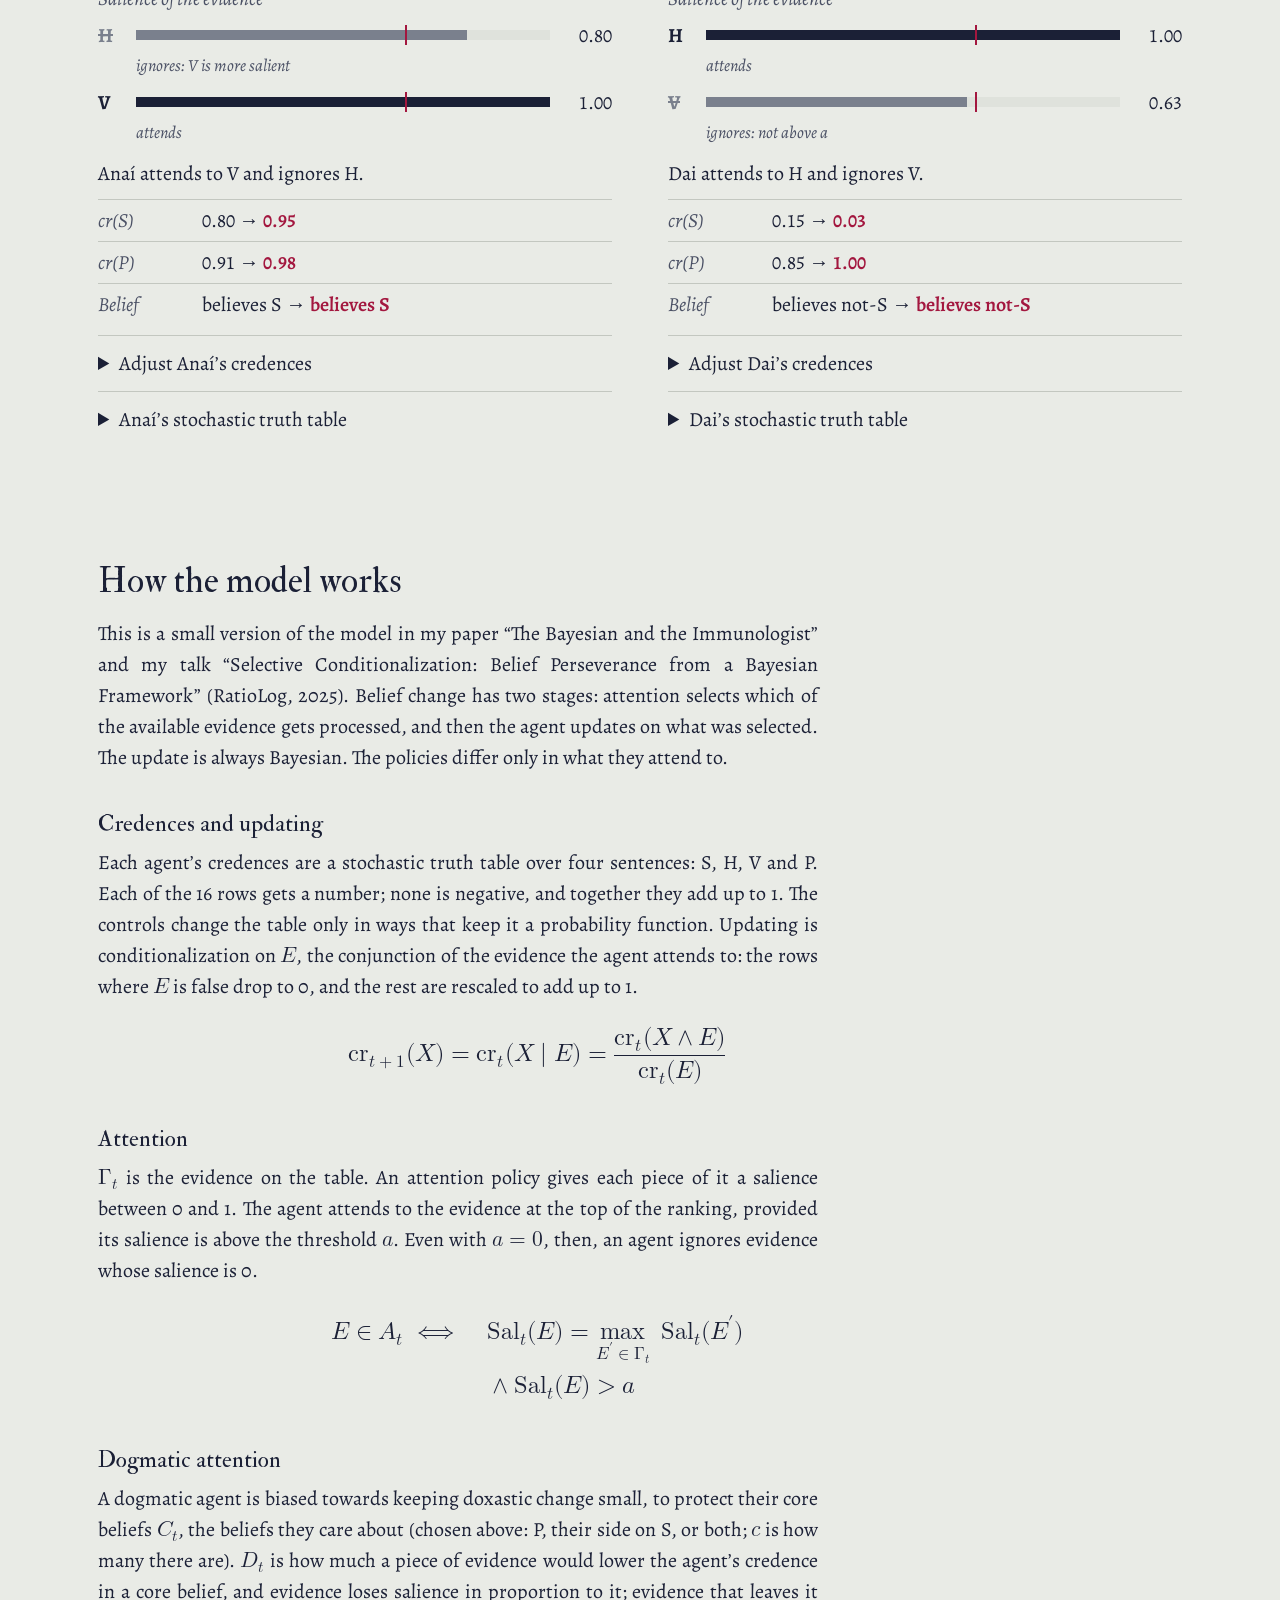
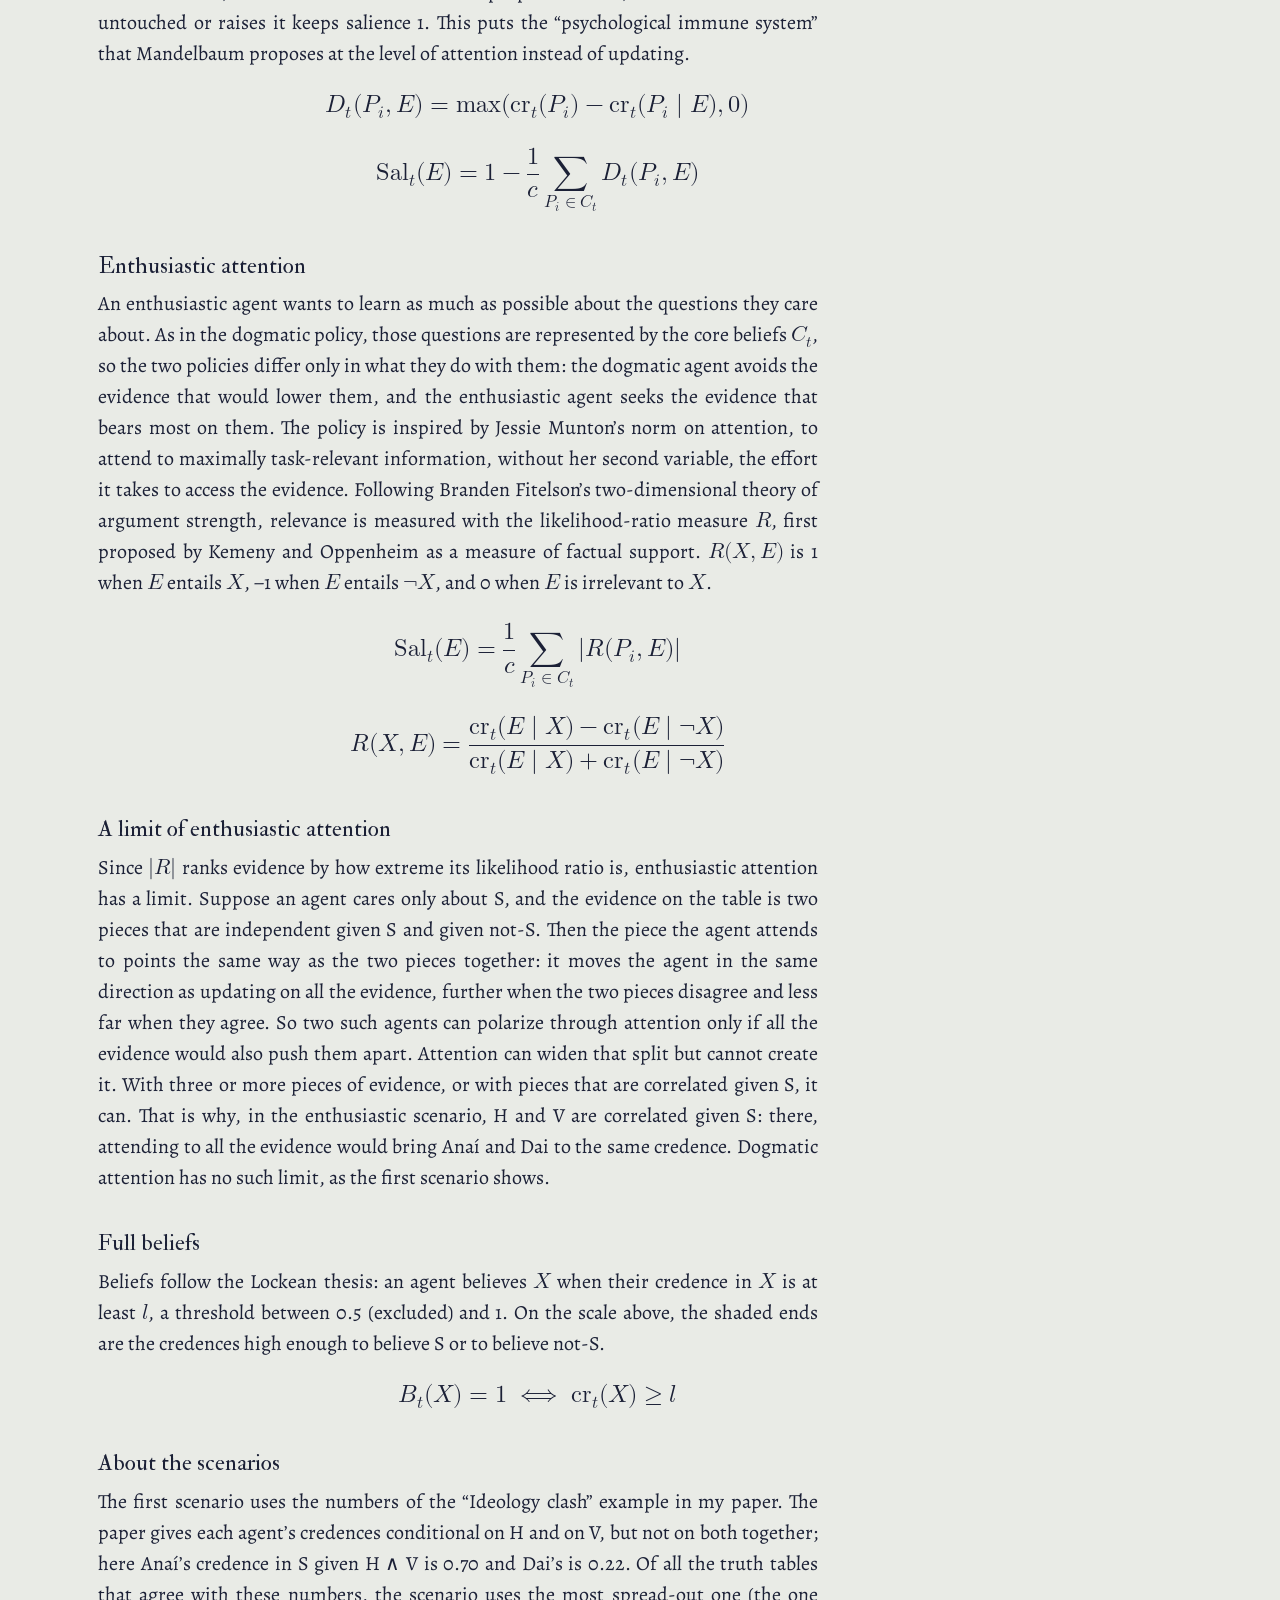
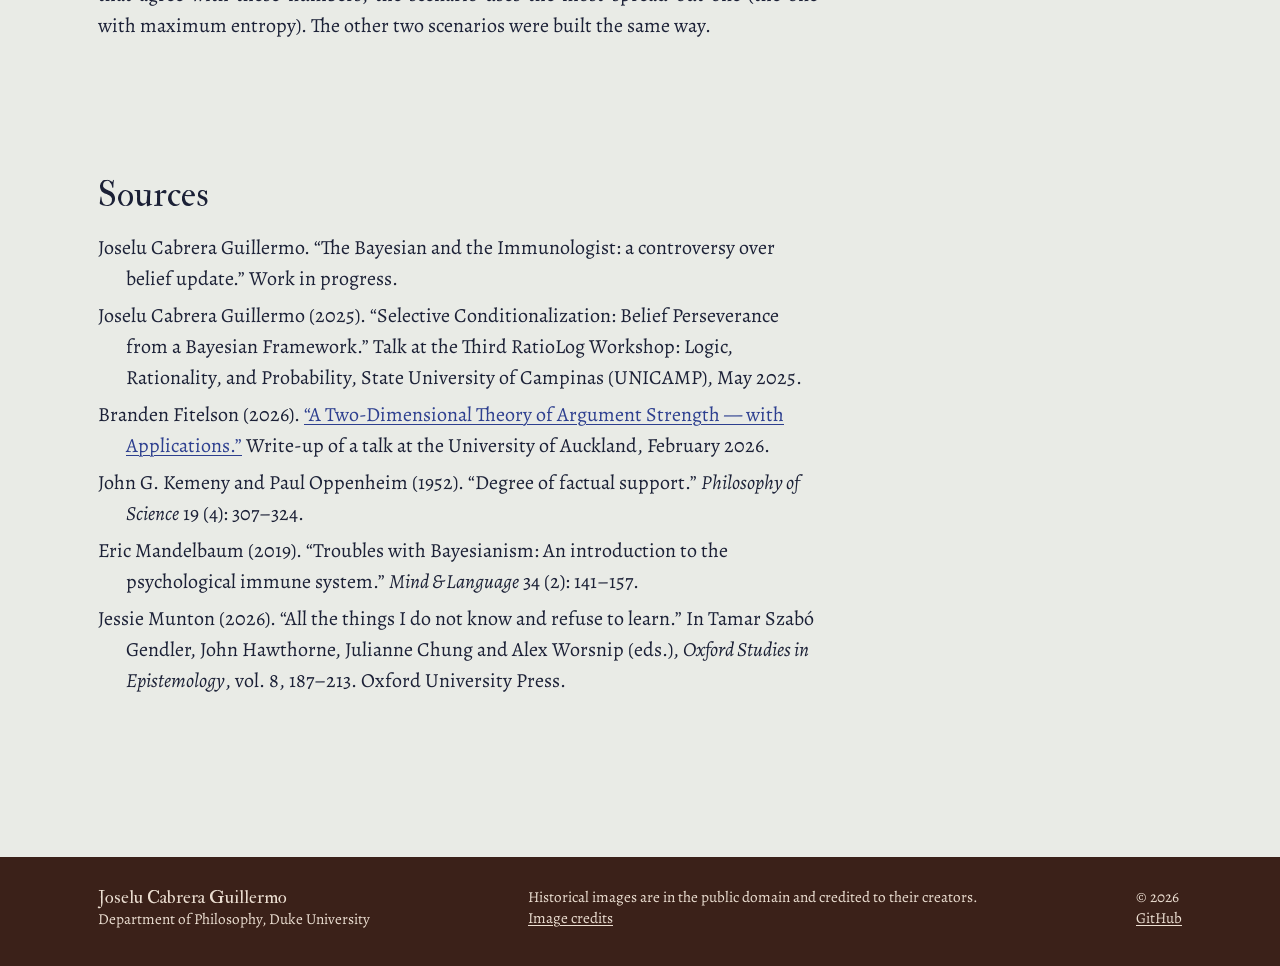
==== commit 57459b1c: "Correct the RatioLog talk; add EPIMP summer school and MADLAB date; list the attention model in the " ====
--- a/attention.html
+++ b/attention.html
@@ -166,7 +166,7 @@
 
     <section class="wrap att-how" id="how">
       <h2><span lang="en">How the model works</span><span lang="es">Cómo funciona el modelo</span></h2>
-      <p class="measure" lang="en">This is a small version of the model in my paper “The Bayesian and the Im&shy;mu&shy;nol&shy;o&shy;gist” and my talk “Not changing your mind” (RatioLog, 2025). Belief change has two stages: attention selects which of the available evidence gets processed, and then the agent updates on what was selected. The update is always Bayesian. The policies differ only in what they attend to.</p><p class="measure" lang="es">Es una versión pequeña del modelo de mi artículo “The Bayesian and the Im&shy;mu&shy;nol&shy;o&shy;gist” y de mi ponencia “Not changing your mind” (RatioLog, 2025). El cambio de creencias tiene dos etapas: la atención selecciona qué parte de la evidencia disponible se procesa, y luego el agente actualiza sobre lo seleccionado. La actualización siempre es bayesiana. Las políticas solo difieren en aquello a lo que se atiende.</p>
+      <p class="measure" lang="en">This is a small version of the model in my paper “The Bayesian and the Im&shy;mu&shy;nol&shy;o&shy;gist” and my talk “Selective Conditionalization: Belief Perseverance from a Bayesian Framework” (RatioLog, 2025). Belief change has two stages: attention selects which of the available evidence gets processed, and then the agent updates on what was selected. The update is always Bayesian. The policies differ only in what they attend to.</p><p class="measure" lang="es">Es una versión pequeña del modelo de mi artículo “The Bayesian and the Im&shy;mu&shy;nol&shy;o&shy;gist” y de mi ponencia “Selective Conditionalization: Belief Perseverance from a Bayesian Framework” (RatioLog, 2025). El cambio de creencias tiene dos etapas: la atención selecciona qué parte de la evidencia disponible se procesa, y luego el agente actualiza sobre lo seleccionado. La actualización siempre es bayesiana. Las políticas solo difieren en aquello a lo que se atiende.</p>
 
       <h3><span lang="en">Credences and updating</span><span lang="es">Grados de creencia y actualización</span></h3>
       <p class="measure" lang="en">Each agent’s credences are a stochastic truth table over four sentences: S, H, V and P. Each of the 16 rows gets a number; none is negative, and together they add up to 1. The controls change the table only in ways that keep it a probability function. Updating is conditionalization on <math><mrow><mi>E</mi></mrow></math>, the conjunction of the evidence the agent attends to: the rows where <math><mrow><mi>E</mi></mrow></math> is false drop to 0, and the rest are rescaled to add up to 1.</p><p class="measure" lang="es">Los grados de creencia de cada agente son una tabla de verdad estocástica sobre cuatro oraciones: S, H, V y P. Cada una de las 16 filas recibe un número; ninguno es negativo y juntos suman 1. Los controles solo cambian la tabla de maneras que la mantienen como una función de probabilidad. Actualizar es condicionalizar sobre <math><mrow><mi>E</mi></mrow></math>, la conjunción de la evidencia a la que el agente atiende: las filas en que <math><mrow><mi>E</mi></mrow></math> es falsa pasan a 0 y el resto se reescala para sumar 1.</p>
@@ -198,7 +198,7 @@
       <h2><span lang="en">Sources</span><span lang="es">Fuentes</span></h2>
       <ul class="readings refs">
         <li>Joselu Cabrera Guillermo. “The Bayesian and the Im&shy;mu&shy;nol&shy;o&shy;gist: a controversy over belief update.” <span lang="en">Work in progress.</span><span lang="es">Trabajo en curso.</span></li>
-        <li>Joselu Cabrera Guillermo (2025). “Not changing your mind: a formal model for attention biases.” <span lang="en">Talk at the 3rd RatioLog, State Uni&shy;ver&shy;si&shy;ty of Cam&shy;pi&shy;nas (UNICAMP).</span><span lang="es">Ponencia en el 3er RatioLog, Uni&shy;ver&shy;si&shy;da&shy;de Es&shy;ta&shy;dual de Cam&shy;pi&shy;nas (UNICAMP).</span></li>
+        <li>Joselu Cabrera Guillermo (2025). “Selective Conditionalization: Belief Perseverance from a Bayesian Framework.” <span lang="en">Talk at the Third RatioLog Workshop: Logic, Rationality, and Probability, State Uni&shy;ver&shy;si&shy;ty of Cam&shy;pi&shy;nas (UNICAMP), May 2025.</span><span lang="es">Ponencia en el tercer RatioLog Workshop: Logic, Rationality, and Probability, Uni&shy;ver&shy;si&shy;da&shy;de Es&shy;ta&shy;dual de Cam&shy;pi&shy;nas (UNICAMP), mayo de 2025.</span></li>
         <li>Branden Fitelson (2026). <a href="http://fitelson.org/2-D_theory_preread.pdf">“A Two-Dimensional Theory of Argument Strength — with Applications.”</a> <span lang="en">Write-up of a talk at the Uni&shy;ver&shy;si&shy;ty of Auckland, February 2026.</span><span lang="es">Texto de una charla en la Uni&shy;ver&shy;si&shy;dad de Auckland, febrero de 2026.</span></li>
         <li>John G. Kemeny and Paul Oppenheim (1952). “Degree of factual support.” <em>Phi&shy;los&shy;o&shy;phy of Science</em> 19 (4): 307–324.</li>
         <li>Eric Man&shy;del&shy;baum (2019). “Troubles with Bayes&shy;ian&shy;ism: An introduction to the psychological immune system.” <em>Mind &amp; Language</em> 34 (2): 141–157.</li>
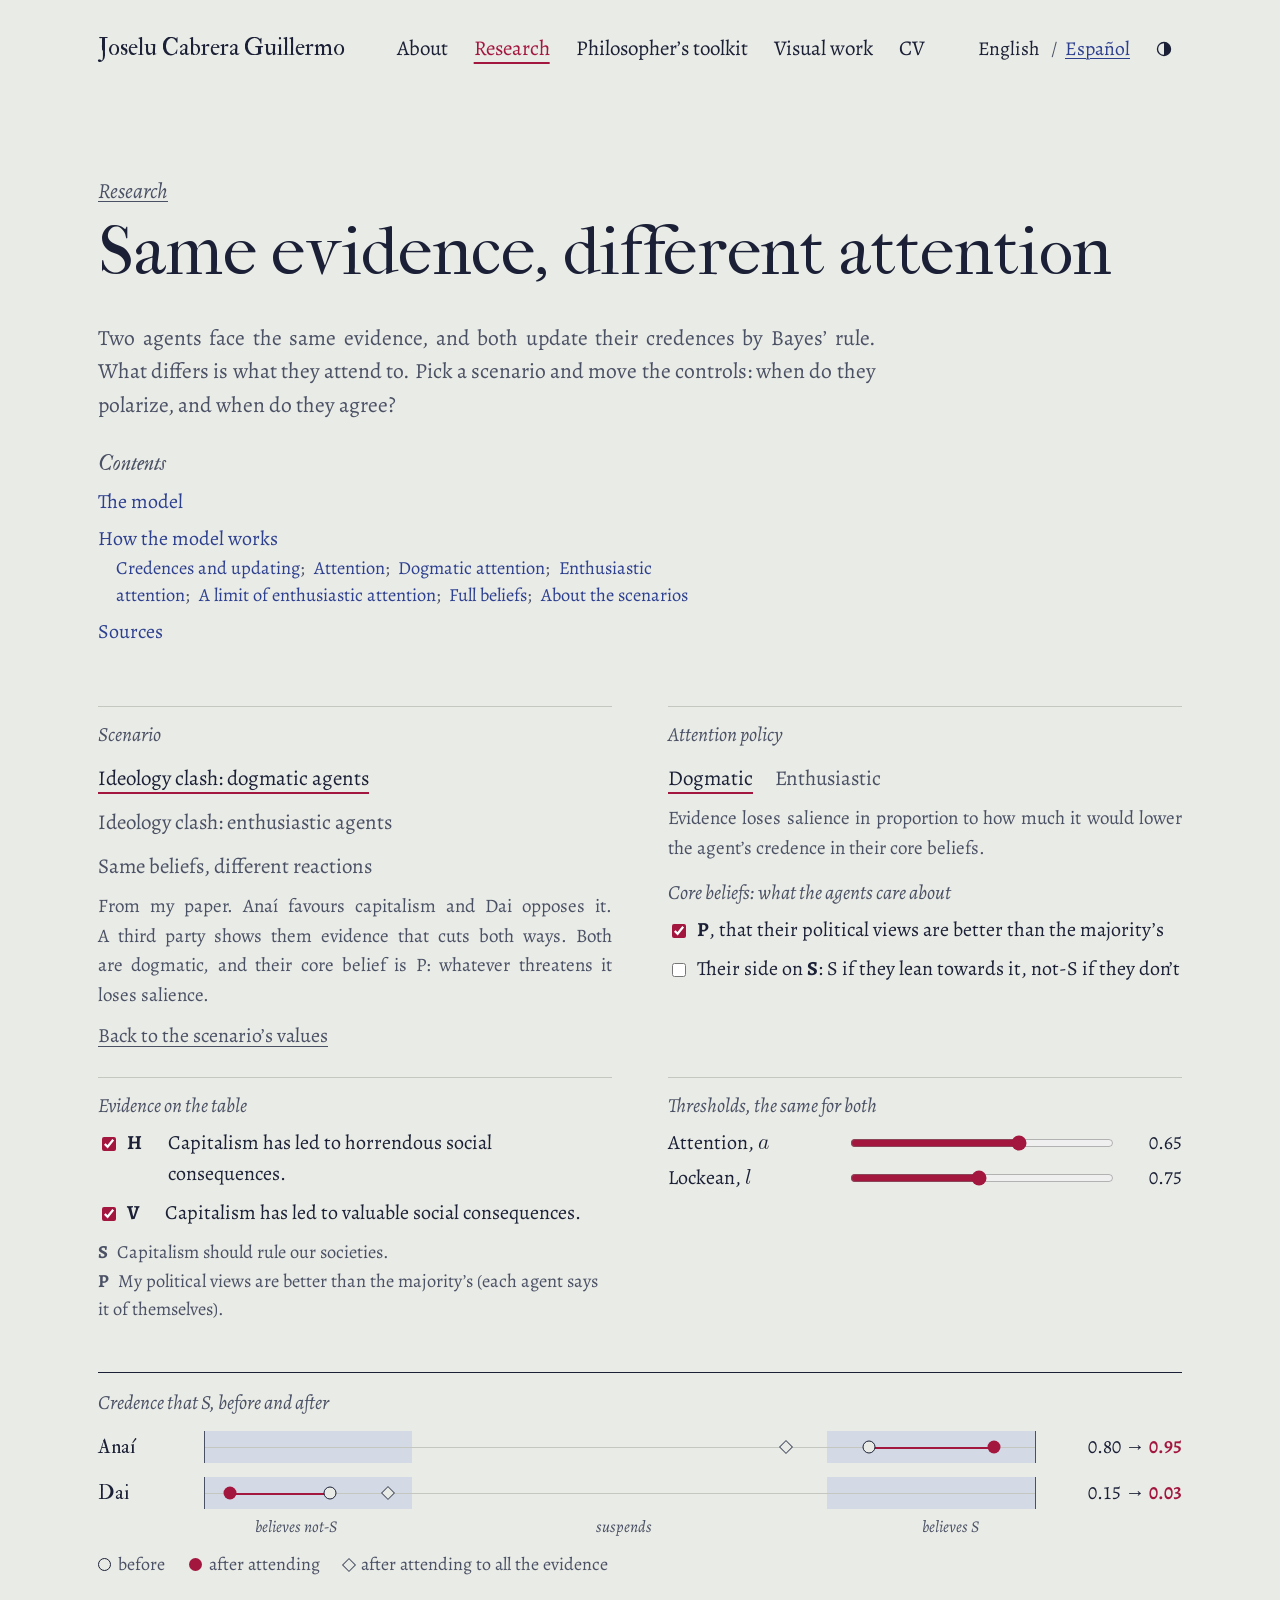
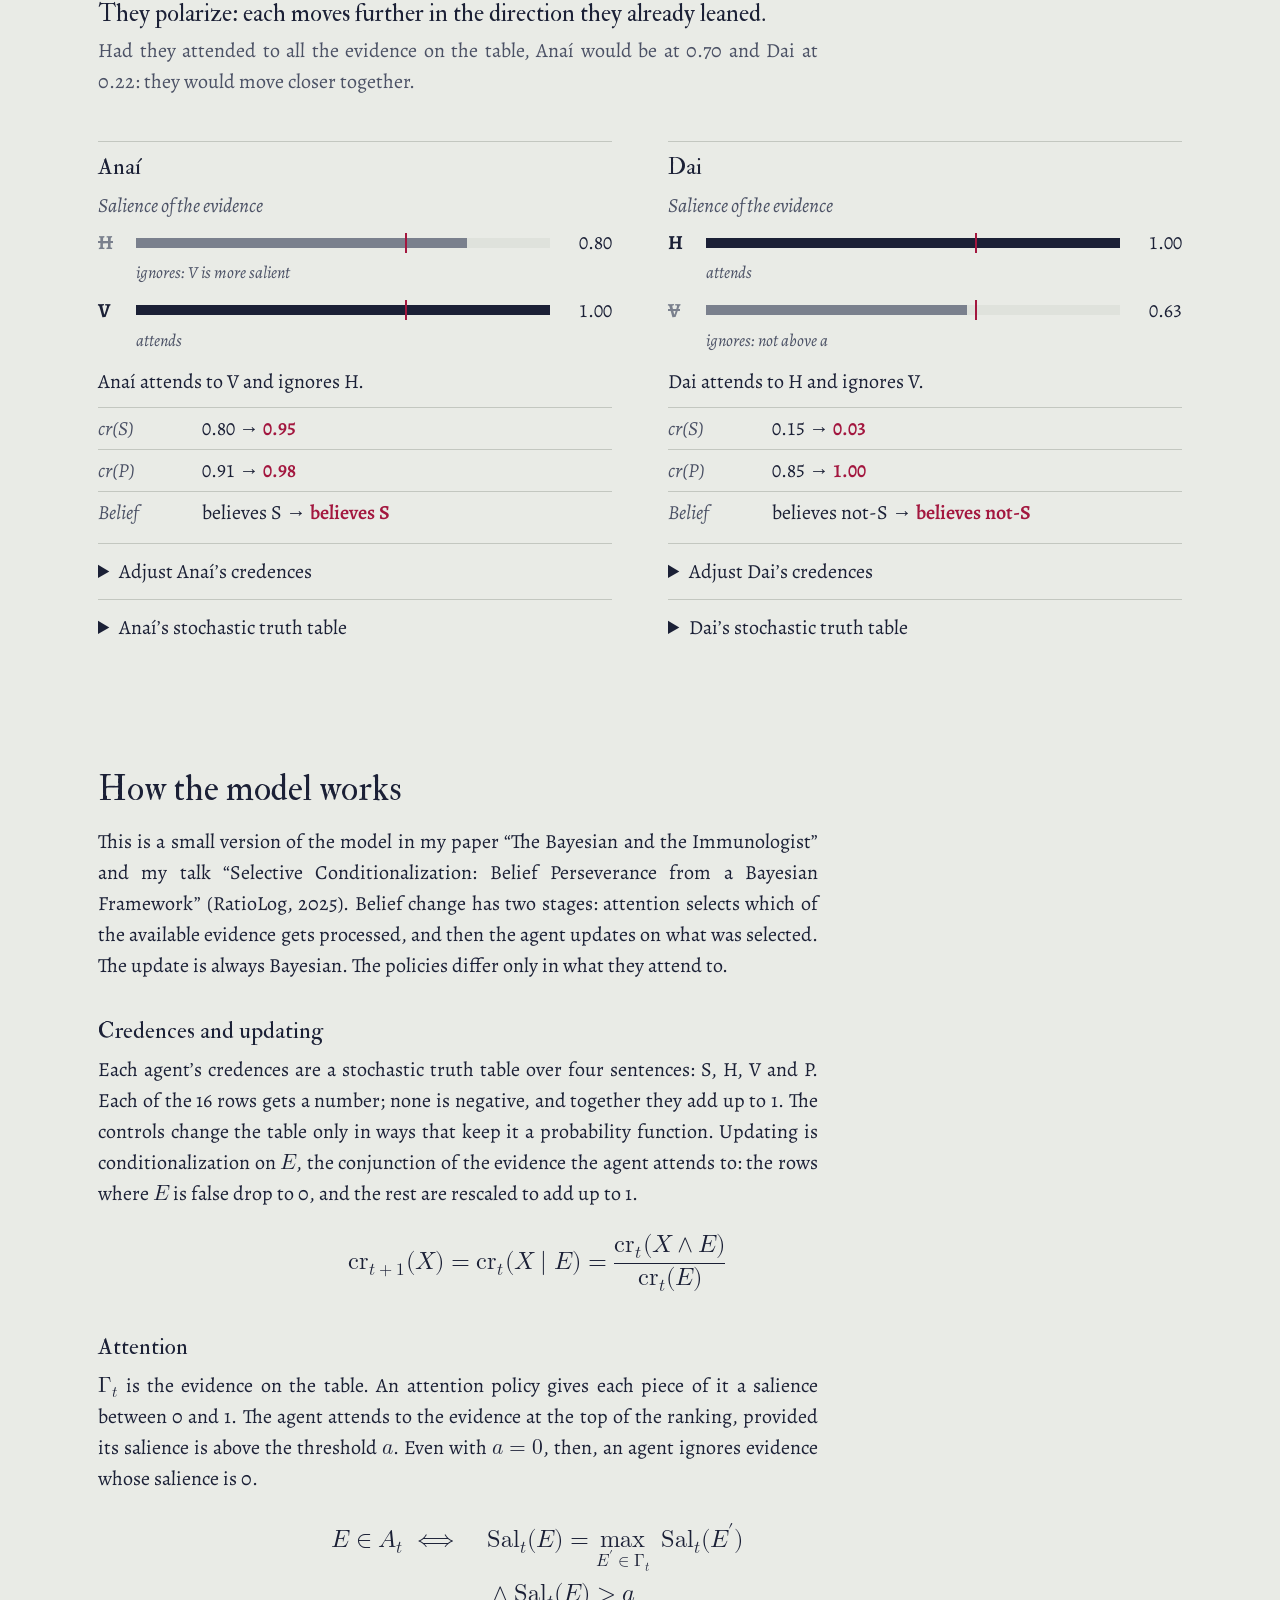
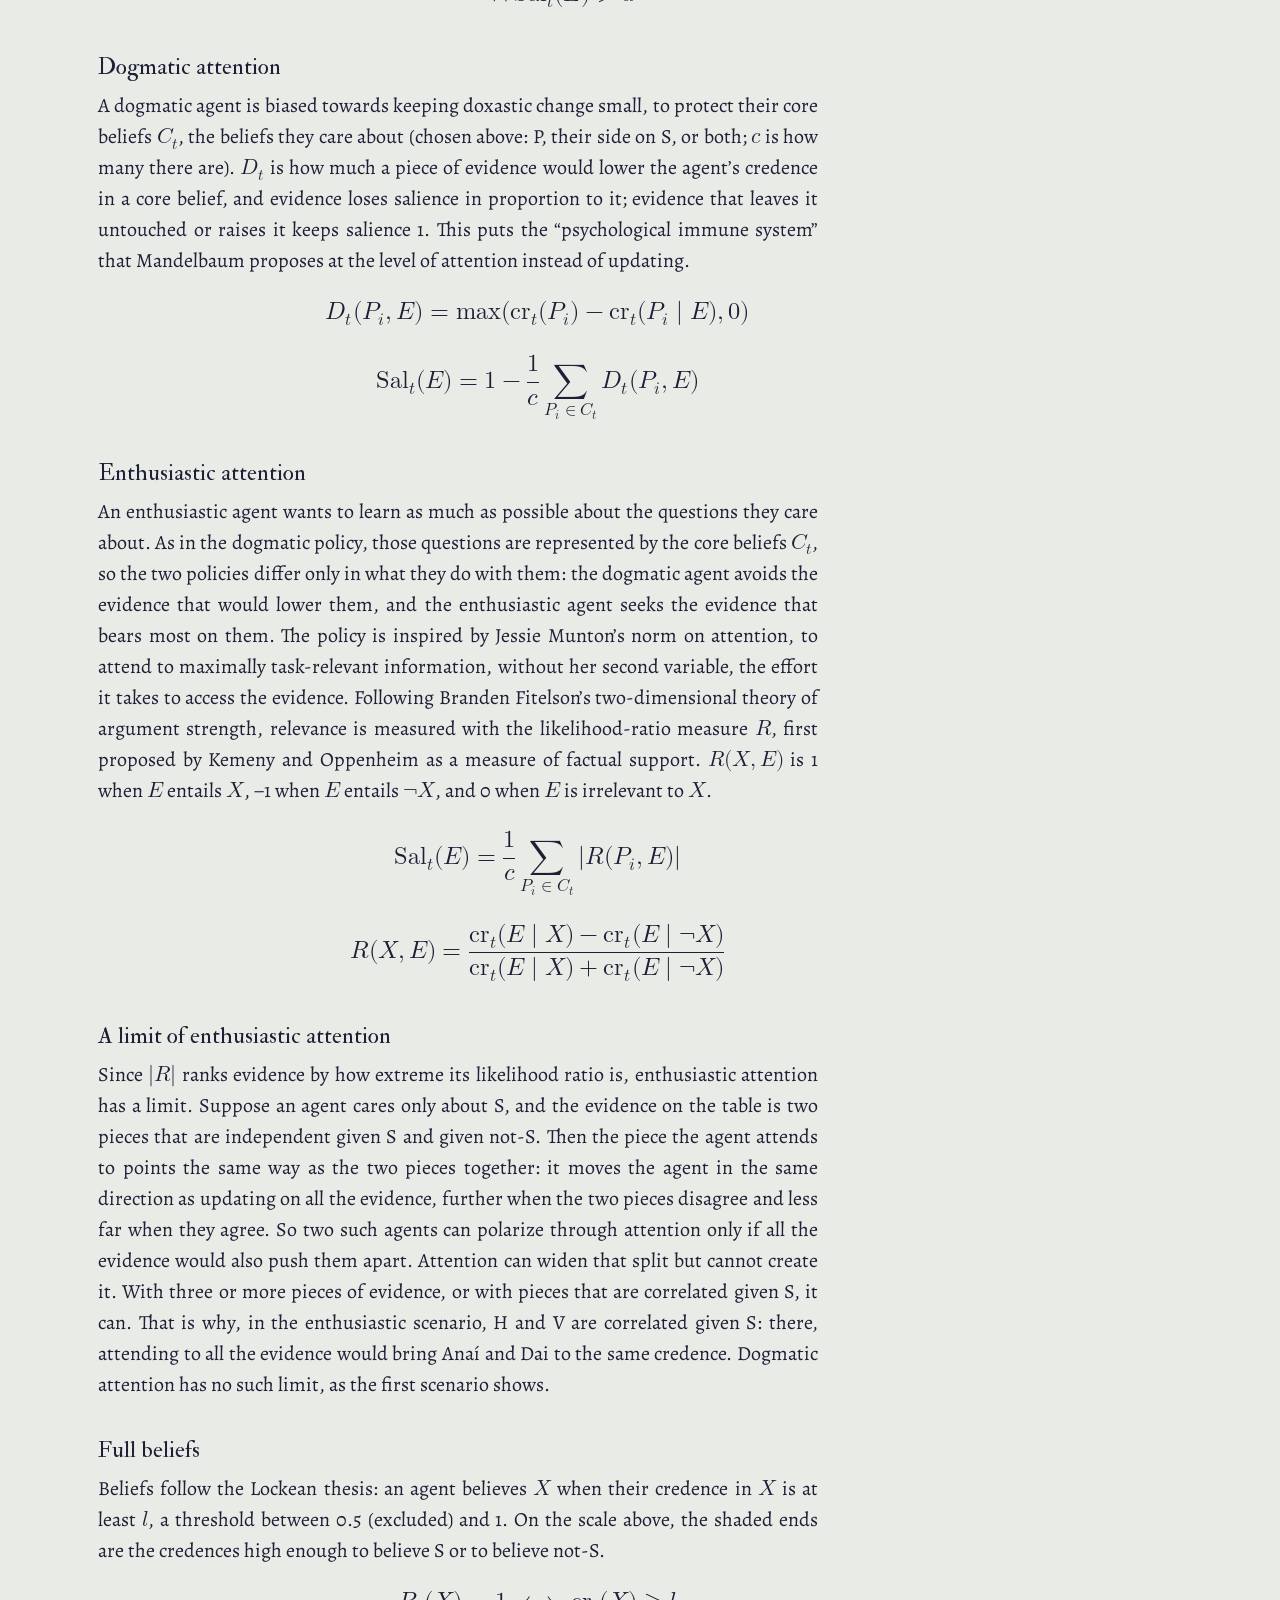
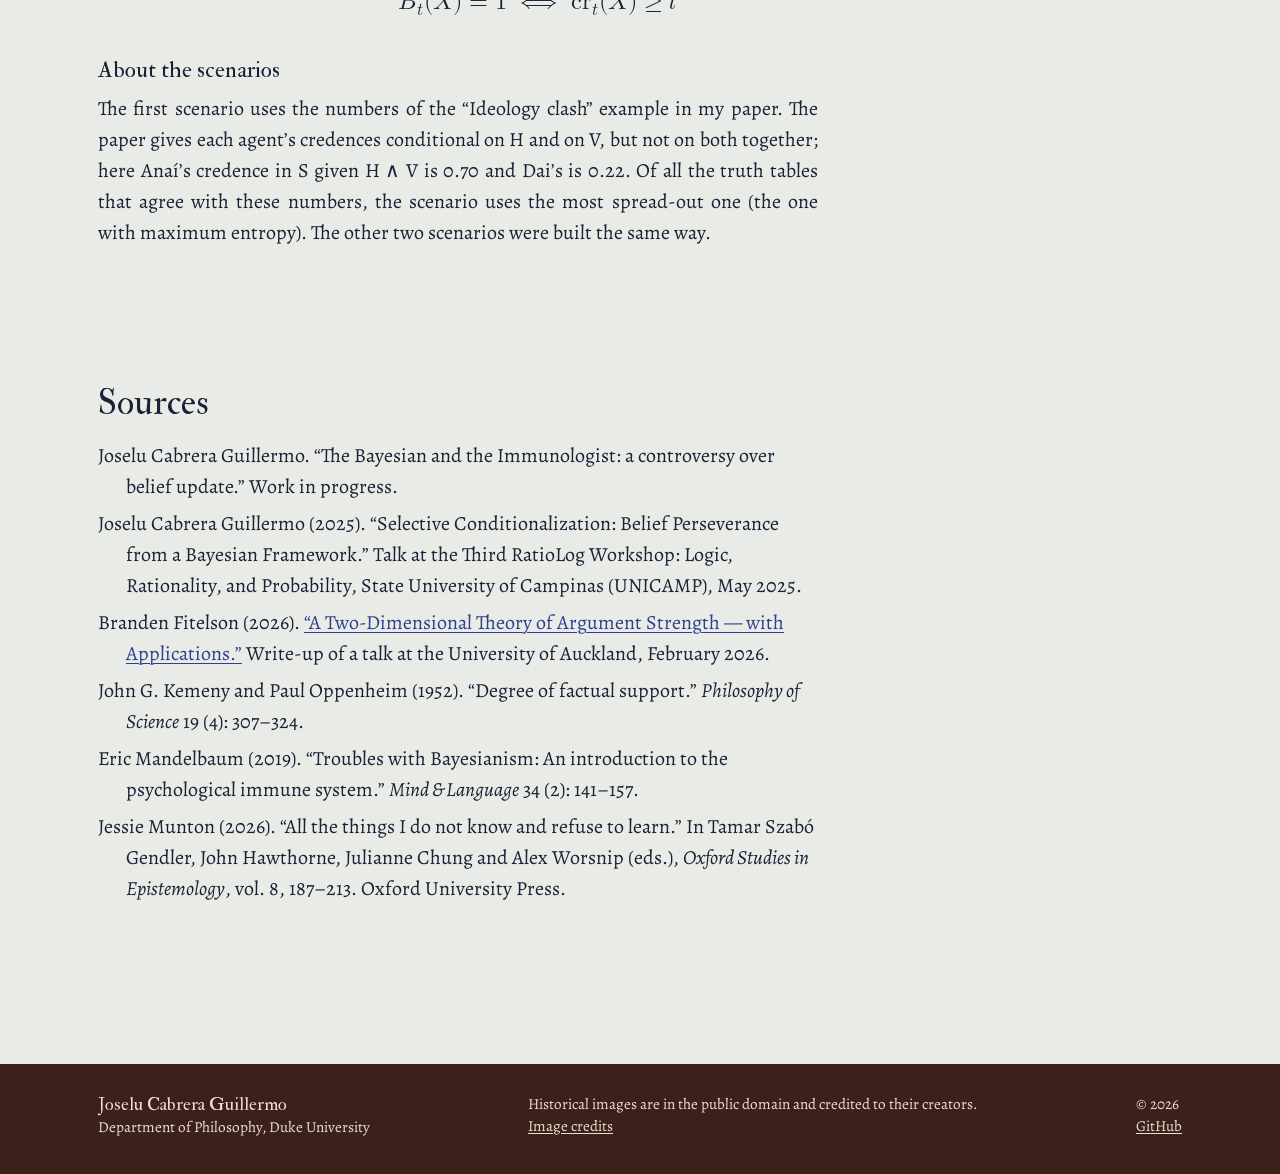
==== commit bbbba008: "Add contents lists to Research, the attention model and course/group pages Book-style Contents / Índ" ====
--- a/attention.html
+++ b/attention.html
@@ -67,6 +67,23 @@
       <p class="crumb"><a href="research.html#inquiry"><span lang="en">Research</span><span lang="es">Investigación</span></a></p>
       <h1><span lang="en">Same evidence, different attention</span><span lang="es">La misma evidencia, distinta atención</span></h1>
       <p lang="en">Two agents face the same evidence, and both update their credences by Bayes’ rule. What differs is what they attend to. Pick a scenario and move the controls: when do they polarize, and when do they agree?</p><p lang="es">Dos agentes enfrentan la misma evidencia y ambos actualizan sus grados de creencia con la regla de Bayes. Lo que cambia es aquello a lo que atienden. Elige un escenario y mueve los controles: ¿cuándo se polarizan y cuándo llegan a un acuerdo?</p>
+      <nav class="toc" aria-labelledby="toc-title">
+        <p class="toc-title" id="toc-title"><span lang="en">Contents</span><span lang="es">Índice</span></p>
+        <ol>
+          <li><a href="#att"><span class="toc-t"><span lang="en">The model</span><span lang="es">El modelo</span></span></a></li>
+          <li><a href="#how"><span class="toc-t"><span lang="en">How the model works</span><span lang="es">Cómo funciona el modelo</span></span></a>
+            <ol class="toc-sub">
+              <li><a href="#credences"><span lang="en">Credences and updating</span><span lang="es">Grados de creencia y actualización</span></a></li>
+              <li><a href="#attention"><span lang="en">Attention</span><span lang="es">Atención</span></a></li>
+              <li><a href="#dogmatic"><span lang="en">Dogmatic attention</span><span lang="es">Atención dogmática</span></a></li>
+              <li><a href="#enthusiastic"><span lang="en">Enthusiastic attention</span><span lang="es">Atención entusiasta</span></a></li>
+              <li><a href="#limit"><span lang="en">A limit of enthusiastic attention</span><span lang="es">Un límite de la atención entusiasta</span></a></li>
+              <li><a href="#full-beliefs"><span lang="en">Full beliefs</span><span lang="es">Creencias plenas</span></a></li>
+              <li><a href="#scenarios"><span lang="en">About the scenarios</span><span lang="es">Sobre los escenarios</span></a></li>
+            </ol></li>
+          <li><a href="#sources"><span class="toc-t"><span lang="en">Sources</span><span lang="es">Fuentes</span></span></a></li>
+        </ol>
+      </nav>
     </header>
 
     <section class="wrap att" id="att" aria-label="Interactive model / Modelo interactivo">
@@ -168,29 +185,29 @@
       <h2><span lang="en">How the model works</span><span lang="es">Cómo funciona el modelo</span></h2>
       <p class="measure" lang="en">This is a small version of the model in my paper “The Bayesian and the Im&shy;mu&shy;nol&shy;o&shy;gist” and my talk “Selective Conditionalization: Belief Perseverance from a Bayesian Framework” (RatioLog, 2025). Belief change has two stages: attention selects which of the available evidence gets processed, and then the agent updates on what was selected. The update is always Bayesian. The policies differ only in what they attend to.</p><p class="measure" lang="es">Es una versión pequeña del modelo de mi artículo “The Bayesian and the Im&shy;mu&shy;nol&shy;o&shy;gist” y de mi ponencia “Selective Conditionalization: Belief Perseverance from a Bayesian Framework” (RatioLog, 2025). El cambio de creencias tiene dos etapas: la atención selecciona qué parte de la evidencia disponible se procesa, y luego el agente actualiza sobre lo seleccionado. La actualización siempre es bayesiana. Las políticas solo difieren en aquello a lo que se atiende.</p>
 
-      <h3><span lang="en">Credences and updating</span><span lang="es">Grados de creencia y actualización</span></h3>
+      <h3 id="credences"><span lang="en">Credences and updating</span><span lang="es">Grados de creencia y actualización</span></h3>
       <p class="measure" lang="en">Each agent’s credences are a stochastic truth table over four sentences: S, H, V and P. Each of the 16 rows gets a number; none is negative, and together they add up to 1. The controls change the table only in ways that keep it a probability function. Updating is conditionalization on <math><mrow><mi>E</mi></mrow></math>, the conjunction of the evidence the agent attends to: the rows where <math><mrow><mi>E</mi></mrow></math> is false drop to 0, and the rest are rescaled to add up to 1.</p><p class="measure" lang="es">Los grados de creencia de cada agente son una tabla de verdad estocástica sobre cuatro oraciones: S, H, V y P. Cada una de las 16 filas recibe un número; ninguno es negativo y juntos suman 1. Los controles solo cambian la tabla de maneras que la mantienen como una función de probabilidad. Actualizar es condicionalizar sobre <math><mrow><mi>E</mi></mrow></math>, la conjunción de la evidencia a la que el agente atiende: las filas en que <math><mrow><mi>E</mi></mrow></math> es falsa pasan a 0 y el resto se reescala para sumar 1.</p>
       <math display="block"><mrow><msub><mi>cr</mi><mrow><mi>t</mi><mo>+</mo><mn>1</mn></mrow></msub><mrow><mo stretchy="false">(</mo><mi>X</mi><mo stretchy="false">)</mo></mrow><mo>=</mo><msub><mi>cr</mi><mi>t</mi></msub><mrow><mo stretchy="false">(</mo><mi>X</mi><mo>∣</mo><mi>E</mi><mo stretchy="false">)</mo></mrow><mo>=</mo><mfrac><mrow><msub><mi>cr</mi><mi>t</mi></msub><mrow><mo stretchy="false">(</mo><mi>X</mi><mo>∧</mo><mi>E</mi><mo stretchy="false">)</mo></mrow></mrow><mrow><msub><mi>cr</mi><mi>t</mi></msub><mrow><mo stretchy="false">(</mo><mi>E</mi><mo stretchy="false">)</mo></mrow></mrow></mfrac></mrow></math>
 
-      <h3><span lang="en">Attention</span><span lang="es">Atención</span></h3>
+      <h3 id="attention"><span lang="en">Attention</span><span lang="es">Atención</span></h3>
       <p class="measure" lang="en"><math><mrow><msub><mi mathvariant="normal">Γ</mi><mi>t</mi></msub></mrow></math> is the evidence on the table. An attention policy gives each piece of it a salience between 0 and 1. The agent attends to the evidence at the top of the ranking, provided its salience is above the threshold <math><mrow><mi>a</mi></mrow></math>. Even with <math><mrow><mi>a</mi><mo>=</mo><mn>0</mn></mrow></math>, then, an agent ignores evidence whose salience is 0.</p><p class="measure" lang="es"><math><mrow><msub><mi mathvariant="normal">Γ</mi><mi>t</mi></msub></mrow></math> es la evidencia sobre la mesa. Una política atencional le asigna a cada pieza una saliencia entre 0 y 1. El agente atiende a la evidencia que encabeza el orden, siempre que su saliencia supere el umbral <math><mrow><mi>a</mi></mrow></math>. Así, incluso con <math><mrow><mi>a</mi><mo>=</mo><mn>0</mn></mrow></math>, un agente ignora la evidencia cuya saliencia es 0.</p>
       <math display="block"><mtable><mtr><mtd style="text-align:right"><mrow displaystyle="true"><mi>E</mi><mo>∈</mo><msub><mi>A</mi><mi>t</mi></msub><mspace width="0.2778em"/><mo>⟺</mo><mspace width="0.2778em"/></mrow></mtd><mtd style="text-align:left"><mrow displaystyle="true"><msub><mi>Sal</mi><mi>t</mi></msub><mrow><mo stretchy="false">(</mo><mi>E</mi><mo stretchy="false">)</mo></mrow><mo>=</mo><munder><mo form="prefix" movablelimits="true" lspace="0">max</mo><mrow><msup><mi>E</mi><mo>′</mo></msup><mo>∈</mo><msub><mi mathvariant="normal">Γ</mi><mi>t</mi></msub></mrow></munder><mspace width="0.1667em"/><msub><mi>Sal</mi><mi>t</mi></msub><mrow><mo stretchy="false">(</mo><msup><mi>E</mi><mo>′</mo></msup><mo stretchy="false">)</mo></mrow></mrow></mtd></mtr><mtr><mtd></mtd><mtd style="text-align:left"><mrow displaystyle="true"><mo>∧</mo><msub><mi>Sal</mi><mi>t</mi></msub><mrow><mo stretchy="false">(</mo><mi>E</mi><mo stretchy="false">)</mo></mrow><mo>&gt;</mo><mi>a</mi></mrow></mtd></mtr></mtable></math>
 
-      <h3><span lang="en">Dogmatic attention</span><span lang="es">Atención dogmática</span></h3>
+      <h3 id="dogmatic"><span lang="en">Dogmatic attention</span><span lang="es">Atención dogmática</span></h3>
       <p class="measure" lang="en">A dogmatic agent is biased towards keeping doxastic change small, to protect their core beliefs <math><mrow><msub><mi>C</mi><mi>t</mi></msub></mrow></math>, the beliefs they care about (chosen above: P, their side on S, or both; <math><mrow><mi>c</mi></mrow></math> is how many there are). <math><mrow><msub><mi>D</mi><mi>t</mi></msub></mrow></math> is how much a piece of evidence would lower the agent’s credence in a core belief, and evidence loses salience in proportion to it; evidence that leaves it untouched or raises it keeps salience 1. This puts the “psychological immune system” that Man&shy;del&shy;baum proposes at the level of attention instead of updating.</p><p class="measure" lang="es">Un agente dogmático tiende a mantener pequeño el cambio doxástico, para proteger sus creencias nucleares <math><mrow><msub><mi>C</mi><mi>t</mi></msub></mrow></math>, las creencias que le importan (elegidas arriba: P, su postura sobre S, o ambas; <math><mrow><mi>c</mi></mrow></math> es cuántas son). <math><mrow><msub><mi>D</mi><mi>t</mi></msub></mrow></math> es cuánto bajaría una pieza de evidencia el grado de creencia del agente en una creencia nuclear, y la evidencia pierde saliencia en proporción a eso; la que no la toca o la eleva conserva saliencia 1. Así, el “sistema inmune psicológico” que propone Man&shy;del&shy;baum opera en la atención y no en la actualización.</p>
       <math display="block"><mrow><msub><mi>D</mi><mi>t</mi></msub><mrow><mo stretchy="false">(</mo><msub><mi>P</mi><mi>i</mi></msub><mo>,</mo><mi>E</mi><mo stretchy="false">)</mo></mrow><mo>=</mo><mo form="prefix" lspace="0" rspace="0">max</mo><mrow><mo stretchy="false">(</mo><msub><mi>cr</mi><mi>t</mi></msub><mrow><mo stretchy="false">(</mo><msub><mi>P</mi><mi>i</mi></msub><mo stretchy="false">)</mo></mrow><mo>−</mo><msub><mi>cr</mi><mi>t</mi></msub><mrow><mo stretchy="false">(</mo><msub><mi>P</mi><mi>i</mi></msub><mo>∣</mo><mi>E</mi><mo stretchy="false">)</mo></mrow><mo>,</mo><mn>0</mn><mo stretchy="false">)</mo></mrow></mrow></math><math display="block"><mrow><msub><mi>Sal</mi><mi>t</mi></msub><mrow><mo stretchy="false">(</mo><mi>E</mi><mo stretchy="false">)</mo></mrow><mo>=</mo><mn>1</mn><mo>−</mo><mfrac><mn>1</mn><mi>c</mi></mfrac><munder><mo>∑</mo><mrow><msub><mi>P</mi><mi>i</mi></msub><mo>∈</mo><msub><mi>C</mi><mi>t</mi></msub></mrow></munder><msub><mi>D</mi><mi>t</mi></msub><mrow><mo stretchy="false">(</mo><msub><mi>P</mi><mi>i</mi></msub><mo>,</mo><mi>E</mi><mo stretchy="false">)</mo></mrow></mrow></math>
 
-      <h3><span lang="en">Enthusiastic attention</span><span lang="es">Atención entusiasta</span></h3>
+      <h3 id="enthusiastic"><span lang="en">Enthusiastic attention</span><span lang="es">Atención entusiasta</span></h3>
       <p class="measure" lang="en">An enthusiastic agent wants to learn as much as possible about the questions they care about. As in the dogmatic policy, those questions are represented by the core beliefs <math><mrow><msub><mi>C</mi><mi>t</mi></msub></mrow></math>, so the two policies differ only in what they do with them: the dogmatic agent avoids the evidence that would lower them, and the enthusiastic agent seeks the evidence that bears most on them. The policy is inspired by Jessie Munton’s norm on attention, to attend to maximally task-relevant information, without her second variable, the effort it takes to access the evidence. Following Branden Fitelson’s two-dimensional theory of argument strength, relevance is measured with the likelihood-ratio measure <math><mrow><mi>R</mi></mrow></math>, first proposed by Kemeny and Oppenheim as a measure of factual support. <math><mrow><mi>R</mi><mrow><mo stretchy="false">(</mo><mi>X</mi><mo>,</mo><mi>E</mi><mo stretchy="false">)</mo></mrow></mrow></math> is 1 when <math><mrow><mi>E</mi></mrow></math> entails <math><mrow><mi>X</mi></mrow></math>, −1 when <math><mrow><mi>E</mi></mrow></math> entails <math><mrow><mrow><mo>¬</mo><mi>X</mi></mrow></mrow></math>, and 0 when <math><mrow><mi>E</mi></mrow></math> is irrelevant to <math><mrow><mi>X</mi></mrow></math>.</p><p class="measure" lang="es">Un agente entusiasta quiere aprender lo más posible sobre las preguntas que le importan. Como en la política dogmática, esas preguntas se representan con las creencias nucleares <math><mrow><msub><mi>C</mi><mi>t</mi></msub></mrow></math>, así que las dos políticas solo difieren en qué hacen con ellas: el agente dogmático evita la evidencia que las bajaría y el entusiasta busca la evidencia que más incide en ellas. La política se inspira en la norma de Jessie Munton sobre la atención, atender a la información más relevante para la tarea, sin su segunda variable, el esfuerzo que cuesta acceder a la evidencia. Siguiendo la teoría bidimensional de la fuerza argumentativa de Branden Fitelson, la relevancia se mide con la medida de razón de verosimilitudes <math><mrow><mi>R</mi></mrow></math>, propuesta primero por Kemeny y Oppenheim como medida de apoyo fáctico. <math><mrow><mi>R</mi><mrow><mo stretchy="false">(</mo><mi>X</mi><mo>,</mo><mi>E</mi><mo stretchy="false">)</mo></mrow></mrow></math> vale 1 cuando <math><mrow><mi>E</mi></mrow></math> implica <math><mrow><mi>X</mi></mrow></math>, −1 cuando <math><mrow><mi>E</mi></mrow></math> implica <math><mrow><mrow><mo>¬</mo><mi>X</mi></mrow></mrow></math> y 0 cuando <math><mrow><mi>E</mi></mrow></math> es irrelevante para <math><mrow><mi>X</mi></mrow></math>.</p>
       <math display="block"><mrow><msub><mi>Sal</mi><mi>t</mi></msub><mrow><mo stretchy="false">(</mo><mi>E</mi><mo stretchy="false">)</mo></mrow><mo>=</mo><mfrac><mn>1</mn><mi>c</mi></mfrac><munder><mo>∑</mo><mrow><msub><mi>P</mi><mi>i</mi></msub><mo>∈</mo><msub><mi>C</mi><mi>t</mi></msub></mrow></munder><mrow><mo form="prefix" stretchy="false">|</mo><mi>R</mi><mrow><mo stretchy="false">(</mo><msub><mi>P</mi><mi>i</mi></msub><mo>,</mo><mi>E</mi><mo stretchy="false">)</mo></mrow><mo form="postfix" stretchy="false">|</mo></mrow></mrow></math><math display="block"><mrow><mi>R</mi><mrow><mo stretchy="false">(</mo><mi>X</mi><mo>,</mo><mi>E</mi><mo stretchy="false">)</mo></mrow><mo>=</mo><mfrac><mrow><msub><mi>cr</mi><mi>t</mi></msub><mrow><mo stretchy="false">(</mo><mi>E</mi><mo>∣</mo><mi>X</mi><mo stretchy="false">)</mo></mrow><mo>−</mo><msub><mi>cr</mi><mi>t</mi></msub><mrow><mo stretchy="false">(</mo><mi>E</mi><mo>∣</mo><mrow><mo>¬</mo><mi>X</mi></mrow><mo stretchy="false">)</mo></mrow></mrow><mrow><msub><mi>cr</mi><mi>t</mi></msub><mrow><mo stretchy="false">(</mo><mi>E</mi><mo>∣</mo><mi>X</mi><mo stretchy="false">)</mo></mrow><mo>+</mo><msub><mi>cr</mi><mi>t</mi></msub><mrow><mo stretchy="false">(</mo><mi>E</mi><mo>∣</mo><mrow><mo>¬</mo><mi>X</mi></mrow><mo stretchy="false">)</mo></mrow></mrow></mfrac></mrow></math>
-      <h3><span lang="en">A limit of enthusiastic attention</span><span lang="es">Un límite de la atención entusiasta</span></h3>
+      <h3 id="limit"><span lang="en">A limit of enthusiastic attention</span><span lang="es">Un límite de la atención entusiasta</span></h3>
       <p class="measure" lang="en">Since <math><mrow><mrow><mo form="prefix" stretchy="false">|</mo><mi>R</mi><mo form="postfix" stretchy="false">|</mo></mrow></mrow></math> ranks evidence by how extreme its likelihood ratio is, enthusiastic attention has a limit. Suppose an agent cares only about S, and the evidence on the table is two pieces that are independent given S and given not-S. Then the piece the agent attends to points the same way as the two pieces together: it moves the agent in the same direction as updating on all the evidence, further when the two pieces disagree and less far when they agree. So two such agents can polarize through attention only if all the evidence would also push them apart. Attention can widen that split but cannot create it. With three or more pieces of evidence, or with pieces that are correlated given S, it can. That is why, in the enthusiastic scenario, H and V are correlated given S: there, attending to all the evidence would bring Anaí and Dai to the same credence. Dogmatic attention has no such limit, as the first scenario shows.</p><p class="measure" lang="es">Como <math><mrow><mrow><mo form="prefix" stretchy="false">|</mo><mi>R</mi><mo form="postfix" stretchy="false">|</mo></mrow></mrow></math> ordena la evidencia según qué tan extrema es su razón de verosimilitudes, la atención entusiasta tiene un límite. Supongamos que a un agente solo le importa S y que la evidencia sobre la mesa son dos piezas independientes dado S y dado no-S. Entonces la pieza a la que el agente atiende apunta en la misma dirección que las dos juntas: lo mueve en la misma dirección que actualizar con toda la evidencia, más lejos cuando las dos piezas discrepan y menos cuando coinciden. Así, dos agentes como estos solo pueden polarizarse por la atención si toda la evidencia también los separaría. La atención puede ampliar esa separación, pero no crearla. Con tres o más piezas de evidencia, o con piezas correlacionadas dado S, sí puede. Por eso, en el escenario entusiasta, H y V están correlacionadas dado S: ahí, atender a toda la evidencia llevaría a Anaí y a Dai al mismo grado de creencia. La atención dogmática no tiene este límite, como muestra el primer escenario.</p>
 
-      <h3><span lang="en">Full beliefs</span><span lang="es">Creencias plenas</span></h3>
+      <h3 id="full-beliefs"><span lang="en">Full beliefs</span><span lang="es">Creencias plenas</span></h3>
       <p class="measure" lang="en">Beliefs follow the Lockean thesis: an agent believes <math><mrow><mi>X</mi></mrow></math> when their credence in <math><mrow><mi>X</mi></mrow></math> is at least <math><mrow><mi>l</mi></mrow></math>, a threshold between 0.5 (excluded) and 1. On the scale above, the shaded ends are the credences high enough to believe S or to believe not-S.</p><p class="measure" lang="es">Las creencias siguen la tesis lockeana: un agente cree <math><mrow><mi>X</mi></mrow></math> cuando su grado de creencia en <math><mrow><mi>X</mi></mrow></math> es al menos <math><mrow><mi>l</mi></mrow></math>, un umbral mayor que 0.5 y no mayor que 1. En la escala de arriba, los extremos sombreados son los grados de creencia suficientes para creer S o para creer no-S.</p>
       <math display="block"><mrow><msub><mi>B</mi><mi>t</mi></msub><mrow><mo stretchy="false">(</mo><mi>X</mi><mo stretchy="false">)</mo></mrow><mo>=</mo><mn>1</mn><mspace width="0.2778em"/><mo>⟺</mo><mspace width="0.2778em"/><msub><mi>cr</mi><mi>t</mi></msub><mrow><mo stretchy="false">(</mo><mi>X</mi><mo stretchy="false">)</mo></mrow><mo>≥</mo><mi>l</mi></mrow></math>
 
-      <h3><span lang="en">About the scenarios</span><span lang="es">Sobre los escenarios</span></h3>
+      <h3 id="scenarios"><span lang="en">About the scenarios</span><span lang="es">Sobre los escenarios</span></h3>
       <p class="measure" lang="en">The first scenario uses the numbers of the “Ideology clash” example in my paper. The paper gives each agent’s credences conditional on H and on V, but not on both together; here Anaí’s credence in S given H ∧ V is 0.70 and Dai’s is 0.22. Of all the truth tables that agree with these numbers, the scenario uses the most spread-out one (the one with maximum entropy). The other two scenarios were built the same way.</p><p class="measure" lang="es">El primer escenario usa los números del ejemplo “Ideology clash” de mi artículo. El artículo da los grados de creencia de cada agente condicionales a H y a V, pero no a ambas juntas; aquí el grado de creencia de Anaí en S dado H ∧ V es 0.70 y el de Dai, 0.22. De todas las tablas de verdad que concuerdan con esos números, el escenario usa la más repartida (la de máxima entropía). Los otros dos escenarios se construyeron de la misma manera.</p>
     </section>
 
--- a/assets/css/style.css
+++ b/assets/css/style.css
@@ -304,6 +304,34 @@
 @media (max-width: 520px) { .entries li { grid-template-columns: 1fr; gap: 2px; } }
 .talk { font-weight: 500; }
 .todo { background: var(--tint-ochre); color: #3b2a10; padding: 0 4px; }
+
+/* ---------- Contents lists on long pages (Research, the attention model, course and group pages) ----------
+   Set like the contents page of an old book: an italic title, plain entries, and on Research
+   a dotted leader after each area. Sub-entries are run in on one line. */
+:where(main [id]) { scroll-margin-top: 18px; }
+.toc { margin: 30px 0 0; max-width: 30em; }
+.toc-title { font: italic 400 1.3rem / 1.2 var(--head); color: var(--ink); margin: 0 0 6px; }
+.toc ol { list-style: none; padding: 0; margin: 0; }
+main .toc li { text-align: left; -webkit-hyphens: manual; hyphens: manual; }
+.toc > ol > li { padding: 3px 0; }
+.toc > ol > li.toc-gap { margin-top: 12px; }
+.toc a { color: var(--link); text-decoration: none; }
+.toc > ol > li > a { display: flex; align-items: baseline; }
+.toc-lead { flex: 1 1 1.5em; min-width: 1.5em; margin: 0 0 0 0.45em; border-bottom: 2px dotted var(--faint); transform: translateY(-0.28em); }
+.toc .toc-sub { margin: 1px 0 2px 1em; font-size: 0.92em; line-height: 1.45; }
+.toc .toc-sub li { display: inline; }
+.toc .toc-sub li:not(:last-child)::after { content: ";"; color: var(--ink-2); margin-right: 0.3em; }
+.toc .toc-weeks { display: flex; align-items: baseline; }
+.toc .toc-weeks ol { text-wrap: balance; }
+.toc .toc-weeks li:not(:last-child)::after { content: none; }
+.toc .toc-weeks a { display: inline-block; min-width: 1.5em; padding: 2px 0; text-align: center; }
+.toc-sub-label { color: var(--ink-2); font-style: italic; margin-right: 0.35em; }
+@media (hover: hover) and (pointer: fine) {
+  .toc a:hover { color: var(--link-hover); }
+  .toc a:hover .toc-t, .toc .toc-sub a:hover { text-decoration: underline; text-decoration-thickness: 1px; }
+}
+@media (pointer: coarse) { .toc > ol > li { padding: 5px 0; } .toc .toc-weeks a { padding: 6px 0; } }
+@media print { .toc { display: none; } }
 
 /* ---------- Course and reading-group pages (groups/, courses/, templates/course-or-group.html) ---------- */
 .crumb { margin: 0 0 10px; font-style: italic; font-size: 0.98em; }
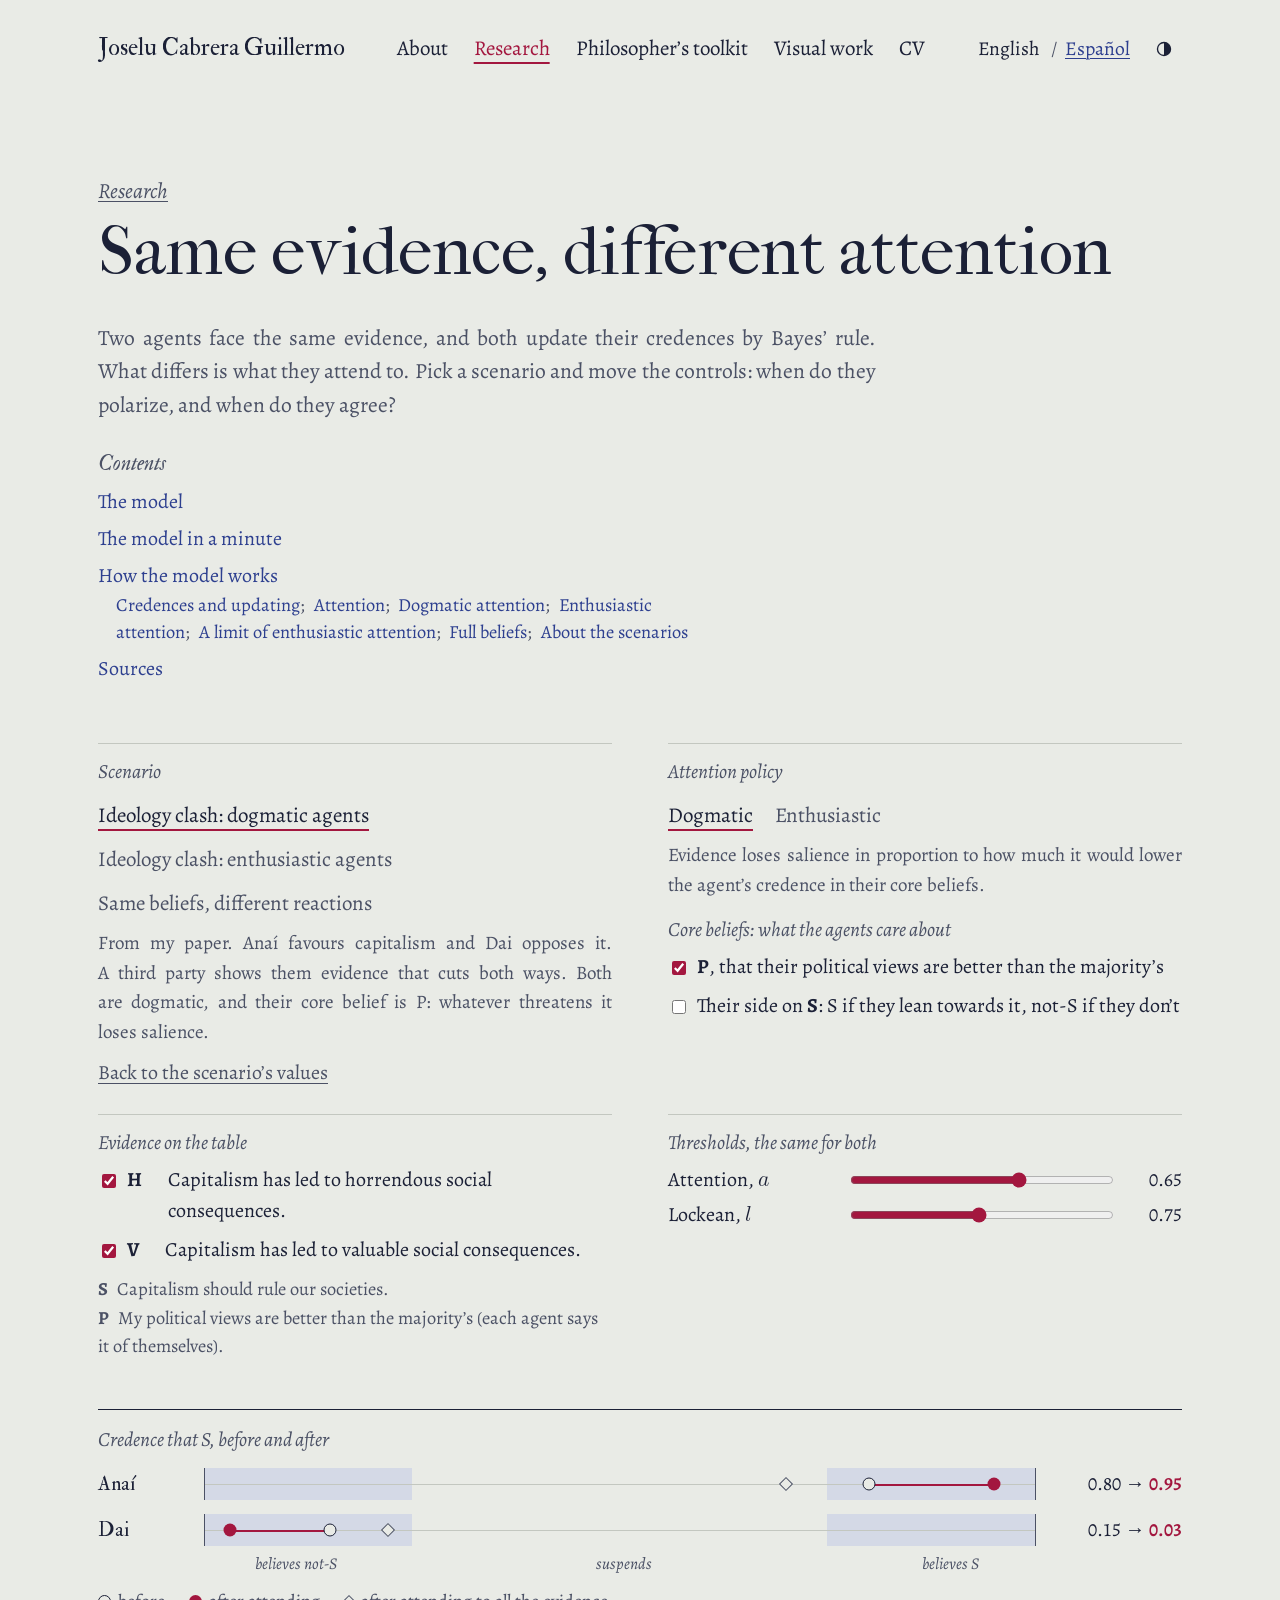
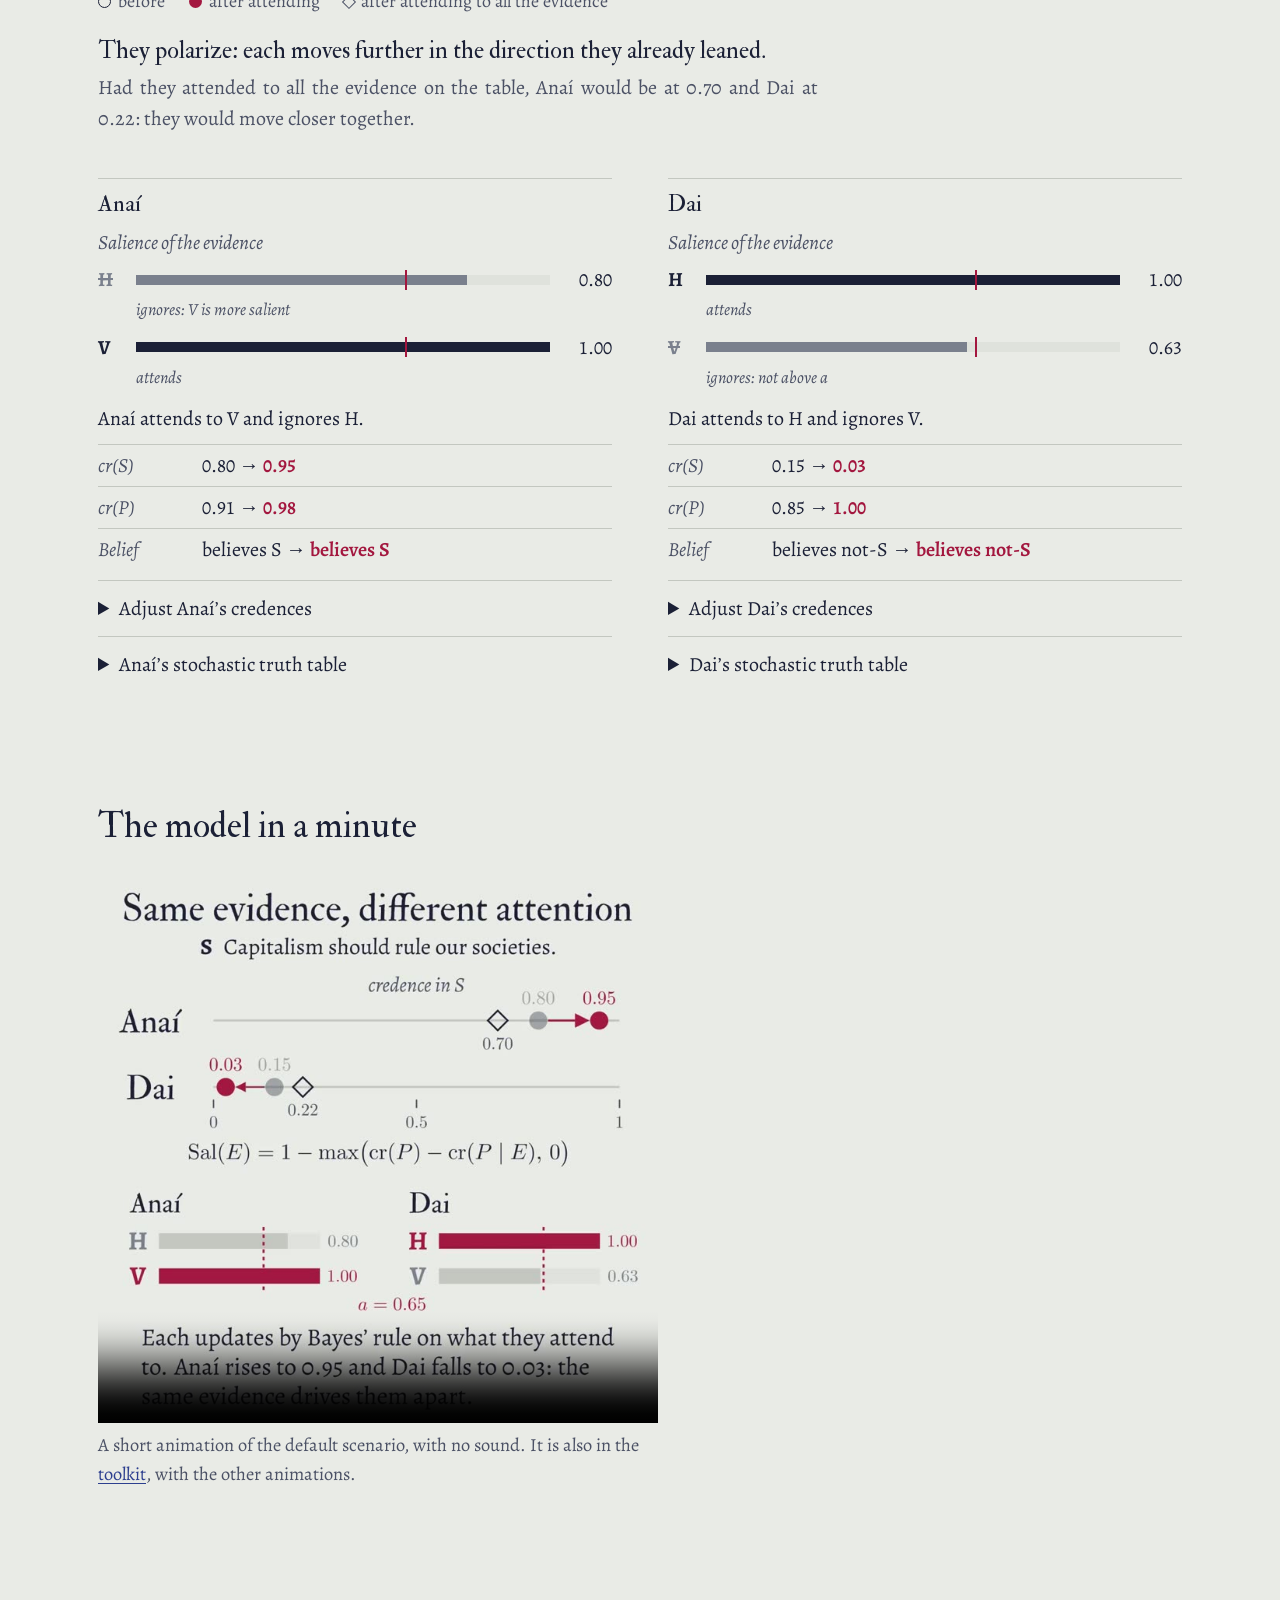
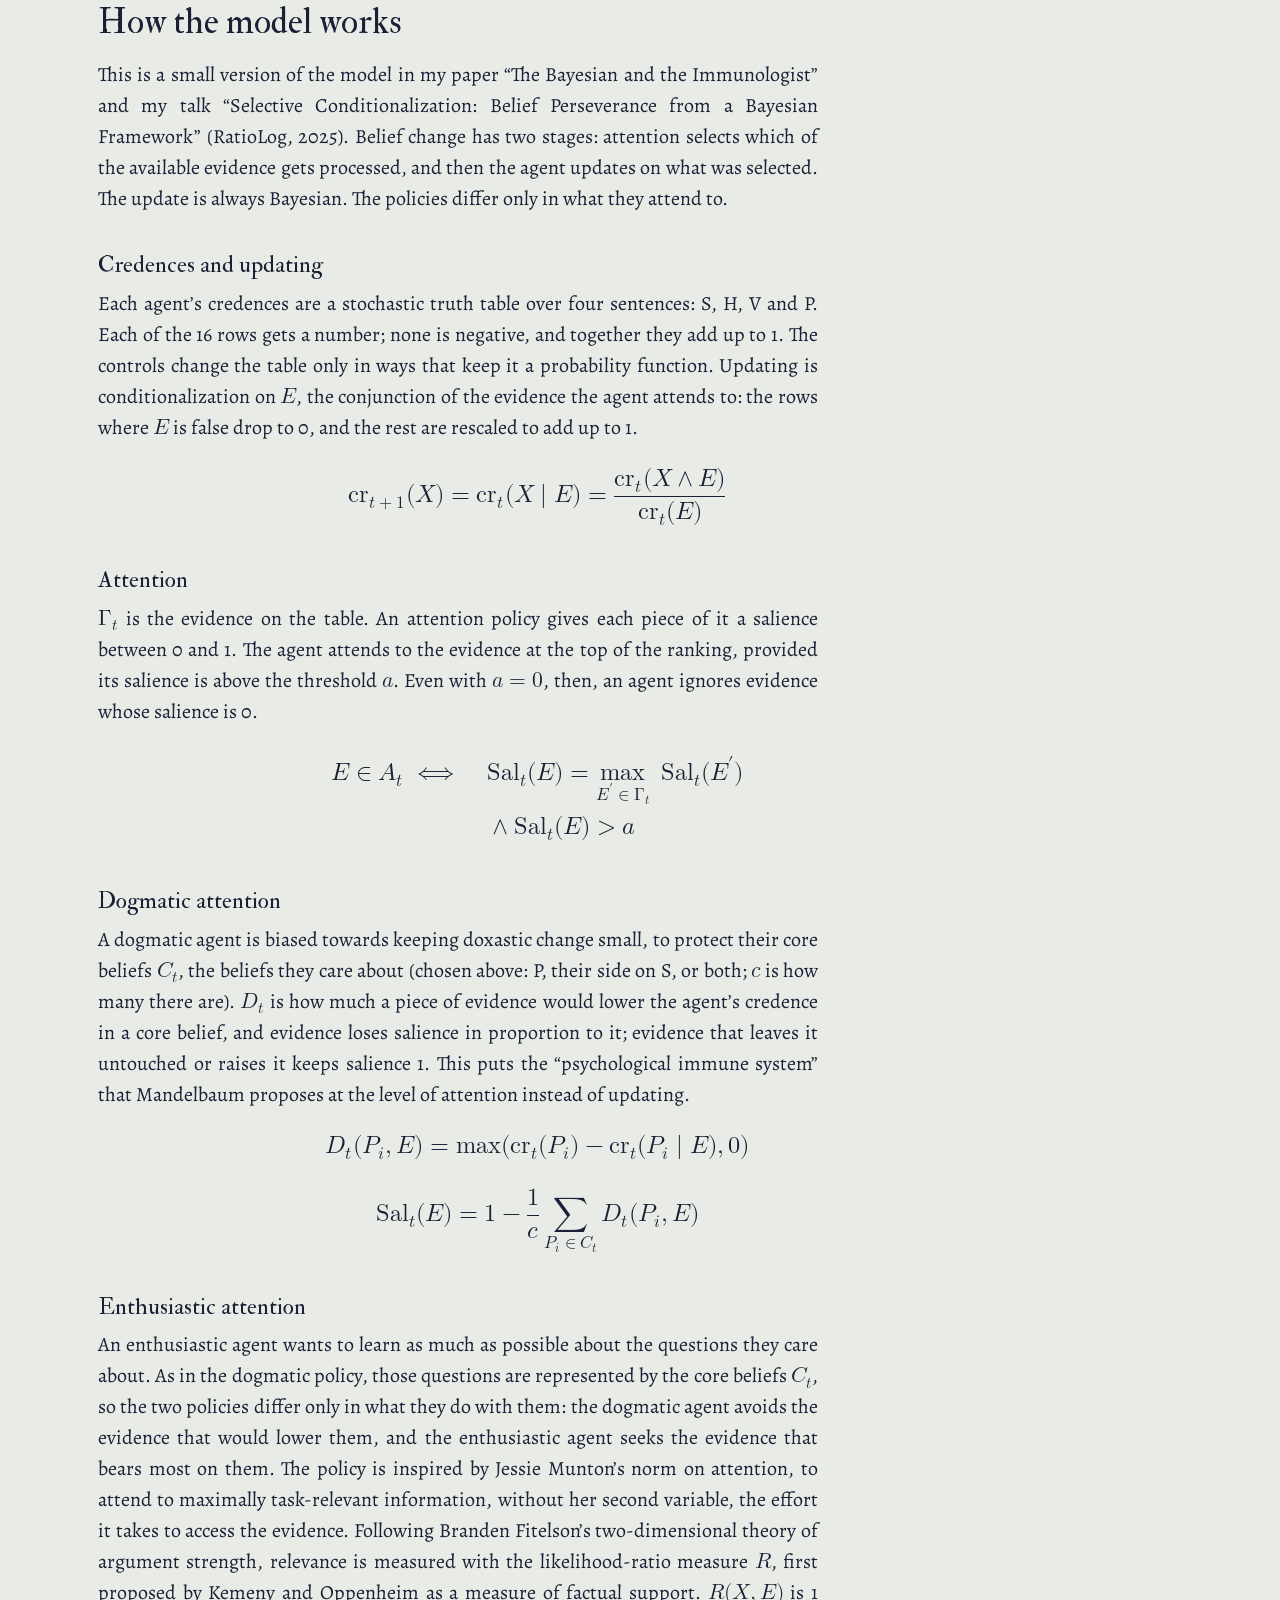
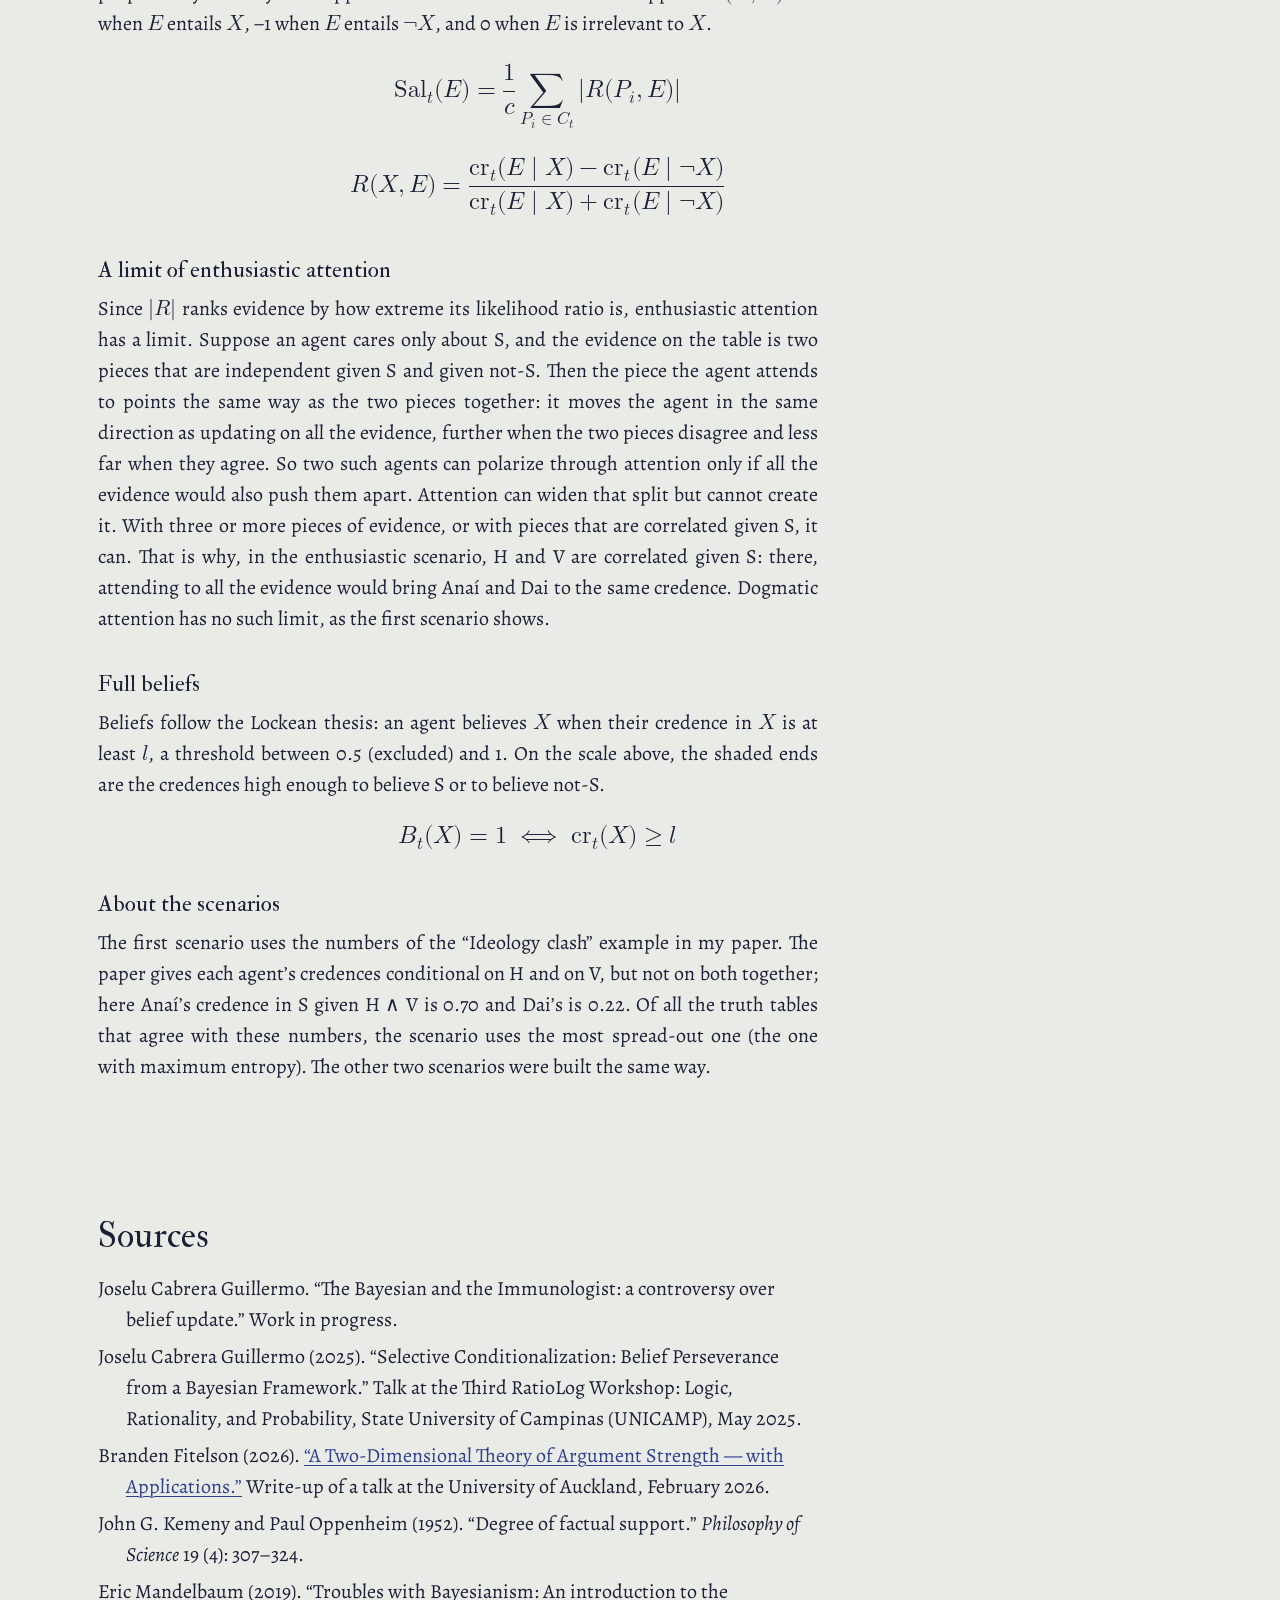
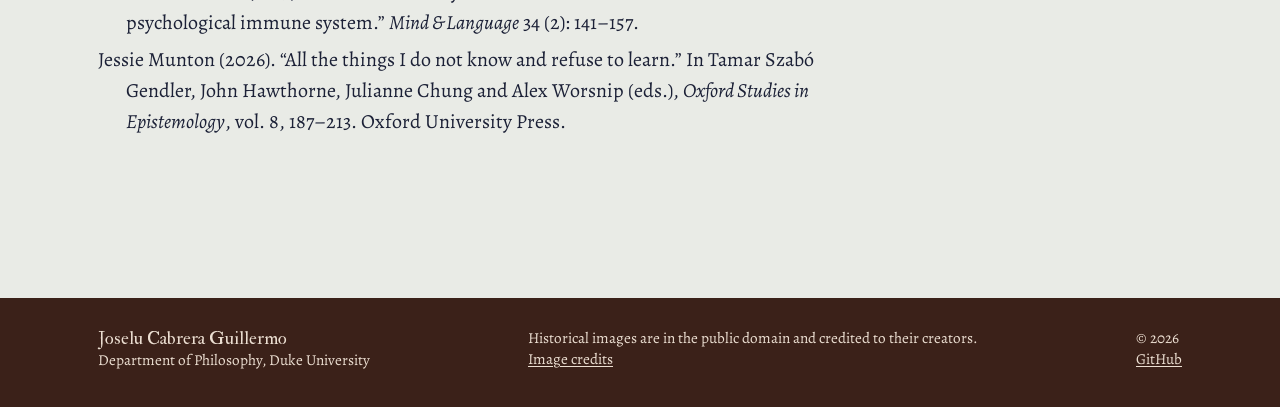
==== commit 6ca47e73: "Add three Manim animations: the coin and the arithmetic triangle, the attention model and the model " ====
--- a/attention.html
+++ b/attention.html
@@ -71,6 +71,7 @@
         <p class="toc-title" id="toc-title"><span lang="en">Contents</span><span lang="es">Índice</span></p>
         <ol>
           <li><a href="#att"><span class="toc-t"><span lang="en">The model</span><span lang="es">El modelo</span></span></a></li>
+          <li><a href="#animation"><span class="toc-t"><span lang="en">The model in a minute</span><span lang="es">El modelo en un minuto</span></span></a></li>
           <li><a href="#how"><span class="toc-t"><span lang="en">How the model works</span><span lang="es">Cómo funciona el modelo</span></span></a>
             <ol class="toc-sub">
               <li><a href="#credences"><span lang="en">Credences and updating</span><span lang="es">Grados de creencia y actualización</span></a></li>
@@ -181,6 +182,15 @@
       </div>
     </section>
 
+    <section class="wrap" id="animation">
+      <h2><span lang="en">The model in a minute</span><span lang="es">El modelo en un minuto</span></h2>
+      <figure class="anim anim-single">
+        <video lang="en" controls preload="none" playsinline width="1080" height="1080" poster="assets/video/attention-en.jpg" aria-label="Animation: Same evidence, different attention"><source src="assets/video/attention-en.mp4" type="video/mp4"></video>
+        <video lang="es" controls preload="none" playsinline width="1080" height="1080" poster="assets/video/attention-es.jpg" aria-label="Animación: La misma evidencia, distinta atención"><source src="assets/video/attention-es.mp4" type="video/mp4"></video>
+        <figcaption><span lang="en">A short animation of the default scenario, with no sound. It is also in the <a href="toolkit.html#animations">toolkit</a>, with the other animations.</span><span lang="es">Una animación breve del escenario por defecto, sin sonido. También está en las <a href="toolkit.html#animations">herramientas</a>, con las demás animaciones.</span></figcaption>
+      </figure>
+    </section>
+
     <section class="wrap att-how" id="how">
       <h2><span lang="en">How the model works</span><span lang="es">Cómo funciona el modelo</span></h2>
       <p class="measure" lang="en">This is a small version of the model in my paper “The Bayesian and the Im&shy;mu&shy;nol&shy;o&shy;gist” and my talk “Selective Conditionalization: Belief Perseverance from a Bayesian Framework” (RatioLog, 2025). Belief change has two stages: attention selects which of the available evidence gets processed, and then the agent updates on what was selected. The update is always Bayesian. The policies differ only in what they attend to.</p><p class="measure" lang="es">Es una versión pequeña del modelo de mi artículo “The Bayesian and the Im&shy;mu&shy;nol&shy;o&shy;gist” y de mi ponencia “Selective Conditionalization: Belief Perseverance from a Bayesian Framework” (RatioLog, 2025). El cambio de creencias tiene dos etapas: la atención selecciona qué parte de la evidencia disponible se procesa, y luego el agente actualiza sobre lo seleccionado. La actualización siempre es bayesiana. Las políticas solo difieren en aquello a lo que se atiende.</p>
--- a/assets/css/style.css
+++ b/assets/css/style.css
@@ -461,6 +461,72 @@
 .att-table td:nth-child(n+5) { text-align: right; }
 .att-table tr.out td { color: var(--faint); text-decoration: line-through; }
 
+/* ---------- Normal science and revolutions (kuhn.html) ----------
+   The grid is the memorable thing; the controls borrow the attention model's look. */
+.kuhn { padding-top: clamp(16px, 3vw, 32px); }
+.kuhn-stage { display: grid; grid-template-columns: minmax(0, 1fr); gap: 20px;
+  grid-template-areas: "start" "grid" "status" "run" "chart" "params"; }
+.kuhn-start { grid-area: start; } .kuhn-grid-wrap { grid-area: grid; } .kuhn-status { grid-area: status; }
+.kuhn-run { grid-area: run; } .kuhn-chart-wrap { grid-area: chart; } .kuhn-params { grid-area: params; }
+@media (min-width: 900px) {
+  .kuhn-stage { grid-template-columns: minmax(0, 470px) minmax(0, 1fr); gap: 20px 56px;
+    grid-template-areas: "grid start" "grid status" "grid run" "chart chart" "params params"; grid-template-rows: auto auto 1fr auto auto; }
+  .kuhn-params { max-width: 46em; }
+}
+.kuhn-ctl { border-top: 1px solid var(--rule); padding-top: 12px; min-width: 0; }
+.kuhn .filters { margin: 0 0 4px; gap: 0 22px; }
+.kuhn-grid-wrap { min-width: 0; width: 100%; max-width: 520px; align-self: start; }
+.kuhn-grid { display: block; width: 100%; aspect-ratio: 1; background: var(--paper-2); }
+.kuhn-status { min-width: 0; }
+.kuhn-status-head { font: 400 1.5rem / 1.2 var(--head); margin: 0 0 6px; text-align: left; }
+main .kuhn-status-body { color: var(--ink-2); margin: 0; max-width: var(--measure); min-height: 4.7em; text-align: left; -webkit-hyphens: manual; hyphens: manual; }
+@media (max-width: 620px) { main .kuhn-status-body { min-height: 6.2em; } }
+.kuhn-buttons { display: flex; flex-wrap: wrap; align-items: center; gap: 6px 22px; margin: 0 0 10px; }
+.kuhn-play { min-width: 8.5em; text-align: center; }
+.kuhn .again { background: none; border: 0; padding: 6px 0; cursor: pointer; color: var(--ink-2); font-size: 1em;
+  text-decoration: underline; text-decoration-thickness: 1px; text-underline-offset: 0.18em; -webkit-tap-highlight-color: transparent; }
+@media (hover: hover) and (pointer: fine) { .kuhn .again:hover { color: var(--link-hover); } }
+@media (pointer: coarse) { .kuhn .again { min-height: 44px; } }
+.kuhn .att-slider { grid-template-columns: 12.5em minmax(0, 1fr) 2.8em; }
+.kuhn-year.att-slider { grid-template-columns: 4em minmax(0, 1fr) 2.8em; }
+.kuhn-speed { display: flex; flex-wrap: wrap; align-items: baseline; gap: 0 18px; margin-top: 6px; }
+.kuhn-speed .att-label { margin: 0; }
+.kuhn-seed-row { grid-column: 2 / 4; display: flex; flex-wrap: wrap; align-items: center; gap: 4px 18px; }
+.kuhn-seed input { font: inherit; font-variant-numeric: lining-nums tabular-nums; width: 8em; padding: 5px 8px;
+  color: var(--ink); background: var(--paper); border: 1px solid var(--rule); border-radius: 0; }
+.kuhn-seed input:focus-visible { outline: 2px solid var(--carmine); outline-offset: 1px; }
+.kuhn-params .att-note { margin-top: 10px; }
+@media (max-width: 560px) {
+  .kuhn .att-slider:not(.kuhn-year) { grid-template-columns: minmax(0, 1fr) 2.8em; gap: 0 12px; margin: 8px 0; }
+  .kuhn .att-slider:not(.kuhn-year) label { grid-column: 1 / -1; }
+  .kuhn-seed-row { grid-column: 1 / -1; }
+}
+.kuhn-chart-wrap { margin: 0; min-width: 0; border-top: 1.5px solid var(--ink); padding-top: 14px; }
+.kuhn-chart { display: block; width: 100%; height: 300px; cursor: pointer; touch-action: pan-y; }
+.kuhn-chart-wrap figcaption { margin-top: 10px; font-size: 0.9em; color: var(--ink-2); text-align: left; }
+.kuhn-legend { display: flex; flex-wrap: wrap; align-items: center; gap: 6px 22px; }
+.kuhn-li { display: inline-flex; align-items: center; gap: 8px; }
+.kuhn-sw { display: inline-block; width: 22px; height: 12px; flex: none; }
+.sw-pre { background: var(--paper-2); box-shadow: inset 0 0 0 1px var(--rule); }
+.sw-normal { background: linear-gradient(90deg, #2d3f8f 0 50%, #c9962c 50% 100%); }
+.sw-crisis { background: repeating-linear-gradient(-45deg, var(--ink-2) 0 1px, transparent 1px 5px); box-shadow: inset 0 0 0 1px var(--rule); }
+.sw-rev { width: 2px; height: 16px; background: var(--carmine); margin: 0 10px; }
+.kuhn-hint { display: block; margin-top: 6px; font-style: italic; }
+@media print { .kuhn-stage { display: none; } }
+
+/* ---------- Animations (toolkit, attention.html, kuhn.html) ----------
+   Square videos with the text on screen; one per language, the other is hidden like any other text. */
+.anim { margin: 0; min-width: 0; }
+.anim video { display: block; width: 100%; height: auto; aspect-ratio: 1; background: var(--paper-2); }
+.anims { list-style: none; padding: 0; margin: 18px 0 8px; display: grid; gap: 22px; }
+.anims .anim { display: grid; grid-template-columns: minmax(0, 1fr); gap: 10px; }
+@media (min-width: 700px) { .anims .anim { grid-template-columns: minmax(0, 330px) minmax(0, 1fr); gap: 0 22px; align-items: start; } }
+.anim figcaption { text-align: left; }
+.anim figcaption h4 { font: 400 1.22rem / 1.2 var(--head); margin: 0 0 0.35em; }
+main .anim figcaption p { margin: 0 0 0.5em; text-align: left; -webkit-hyphens: manual; hyphens: manual; }
+.anim-single { max-width: 560px; margin-top: 16px; }
+.anim-single figcaption { margin-top: 8px; font-size: 0.92em; color: var(--ink-2); }
+
 /* How the model works */
 .att-how h3 { margin: 1.6em 0 0.4em; }
 /* Formulas: set like a LaTeX equation environment, in Latin Modern Math */
